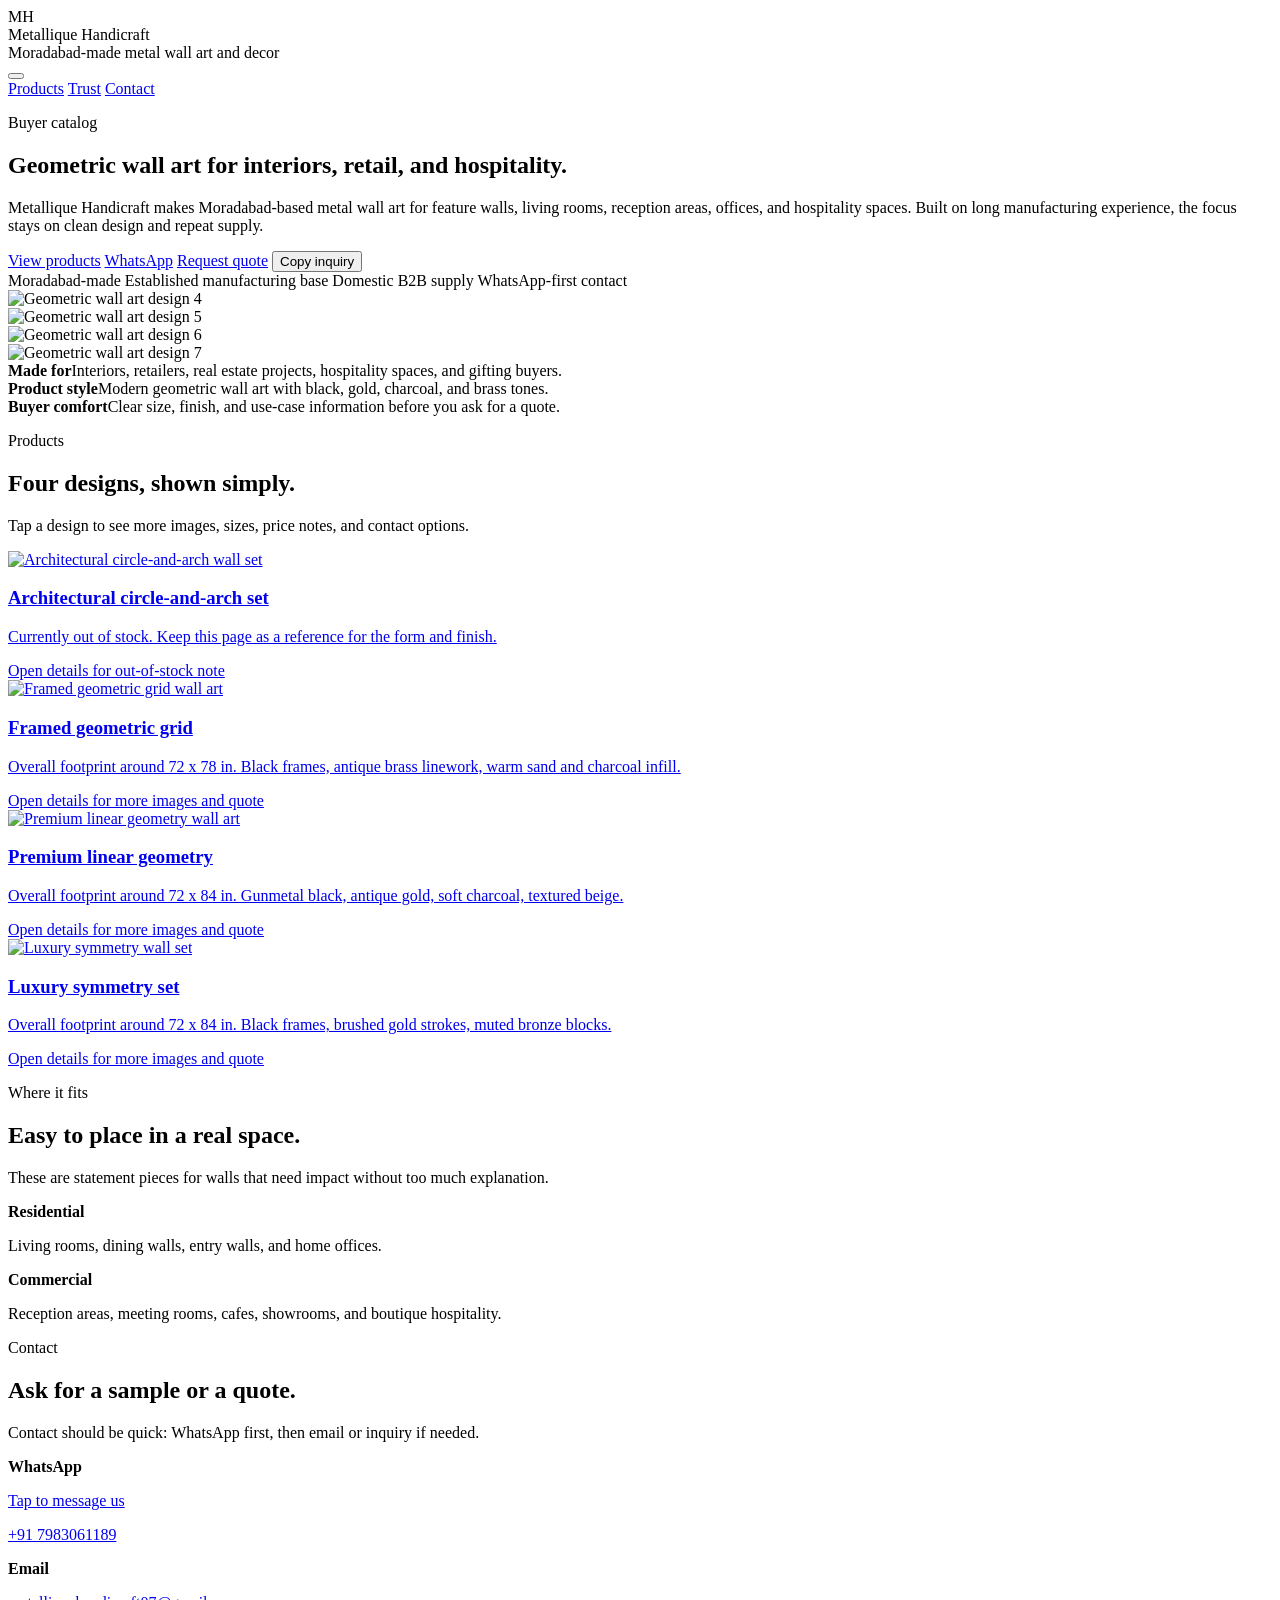
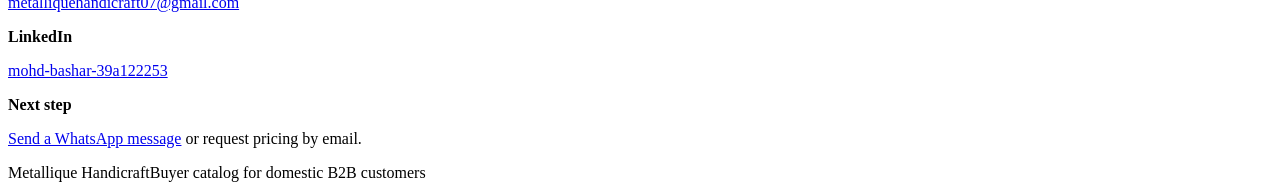
==== index.html @ d155014e "Add Metallique Handicraft buyer catalog homepage" ====
<!doctype html>
<html lang="en">
  <head>
    <meta charset="utf-8" />
    <meta name="viewport" content="width=device-width,initial-scale=1" />
    <title>Metallique Handicraft | Buyer Catalog</title>
    <meta name="description" content="A simple buyer catalog for Metallique Handicraft: four geometric wall-art designs, Moradabad-made, with easy WhatsApp contact." />
    <link rel="stylesheet" href="./styles.css" />
  </head>
  <body>
    <header class="topbar">
      <div class="topbar-inner">
        <div class="brand">
          <div class="brand-mark">MH</div>
          <div>
            <div class="brand-name">Metallique Handicraft</div>
            <div class="brand-sub">Moradabad-made metal wall art and decor</div>
          </div>
        </div>
        <button class="menu-toggle" type="button" data-menu-toggle aria-expanded="false" aria-label="Toggle navigation">
          <span class="menu-icon"></span>
        </button>
        <nav class="nav">
          <a href="#products">Products</a>
          <a href="#trust">Trust</a>
          <a href="#contact">Contact</a>
        </nav>
      </div>
    </header>

    <main>
      <section class="hero">
        <div class="hero-copy reveal" data-reveal="up">
          <p class="eyebrow">Buyer catalog</p>
          <h1>Geometric wall art for interiors, retail, and hospitality.</h1>
          <p class="lede">Metallique Handicraft makes Moradabad-based metal wall art for feature walls, living rooms, reception areas, offices, and hospitality spaces. Built on long manufacturing experience, the focus stays on clean design and repeat supply.</p>
          <div class="hero-actions">
            <a class="button button-primary" href="#products">View products</a>
            <a class="button button-secondary" href="https://wa.me/917983061189?text=Hello%2C%20I%20want%20to%20know%20about%20Metallique%20Handicraft%27s%20metal%20wall%20art." target="_blank" rel="noreferrer">WhatsApp</a>
            <a class="button button-secondary" href="mailto:metalliquehandicraft07@gmail.com?subject=Quote%20request%20for%20Metallique%20Handicraft%20wall%20art">Request quote</a>
            <button class="button button-secondary" type="button" data-copy="Hello, I am interested in Metallique Handicraft's metal wall art. Please share the product options, pricing, and sample details.">Copy inquiry</button>
          </div>
          <div class="pill-row">
            <span class="pill">Moradabad-made</span>
            <span class="pill">Established manufacturing base</span>
            <span class="pill">Domestic B2B supply</span>
            <span class="pill">WhatsApp-first contact</span>
          </div>
        </div>

        <div class="hero-visual reveal" data-reveal="right" data-parallax="0.02">
          <div class="mosaic mosaic-a"><img src="./assets/design-4.png" alt="Geometric wall art design 4" /></div>
          <div class="mosaic"><img src="./assets/design-5.png" alt="Geometric wall art design 5" /></div>
          <div class="mosaic"><img src="./assets/design-6.png" alt="Geometric wall art design 6" /></div>
          <div class="mosaic"><img src="./assets/design-7.png" alt="Geometric wall art design 7" /></div>
        </div>
      </section>

      <section class="band band-tight reveal" id="trust" data-reveal="up">
        <div class="status-row">
          <div class="status reveal" data-reveal="up"><strong>Made for</strong><span>Interiors, retailers, real estate projects, hospitality spaces, and gifting buyers.</span></div>
          <div class="status reveal" data-reveal="up"><strong>Product style</strong><span>Modern geometric wall art with black, gold, charcoal, and brass tones.</span></div>
          <div class="status reveal" data-reveal="up"><strong>Buyer comfort</strong><span>Clear size, finish, and use-case information before you ask for a quote.</span></div>
        </div>
      </section>

      <section class="section" id="products">
        <div class="section-head reveal" data-reveal="up">
          <p class="eyebrow">Products</p>
          <h2>Four designs, shown simply.</h2>
          <p>Tap a design to see more images, sizes, price notes, and contact options.</p>
        </div>
        <div class="product-grid">
          <a class="product-card product-link reveal" data-reveal="up" href="./architectural-circle-arch-set.html">
            <img src="./assets/design-4.png" alt="Architectural circle-and-arch wall set" />
            <div class="product-copy"><h3>Architectural circle-and-arch set</h3><p>Currently out of stock. Keep this page as a reference for the form and finish.</p><span>Open details for out-of-stock note</span></div>
          </a>
          <a class="product-card product-link reveal" data-reveal="up" href="./framed-geometric-grid.html">
            <img src="./assets/design-5.png" alt="Framed geometric grid wall art" />
            <div class="product-copy"><h3>Framed geometric grid</h3><p>Overall footprint around 72 x 78 in. Black frames, antique brass linework, warm sand and charcoal infill.</p><span>Open details for more images and quote</span></div>
          </a>
          <a class="product-card product-link reveal" data-reveal="up" href="./premium-linear-geometry.html">
            <img src="./assets/design-6.png" alt="Premium linear geometry wall art" />
            <div class="product-copy"><h3>Premium linear geometry</h3><p>Overall footprint around 72 x 84 in. Gunmetal black, antique gold, soft charcoal, textured beige.</p><span>Open details for more images and quote</span></div>
          </a>
          <a class="product-card product-link reveal" data-reveal="up" href="./luxury-symmetry-set.html">
            <img src="./assets/design-7.png" alt="Luxury symmetry wall set" />
            <div class="product-copy"><h3>Luxury symmetry set</h3><p>Overall footprint around 72 x 84 in. Black frames, brushed gold strokes, muted bronze blocks.</p><span>Open details for more images and quote</span></div>
          </a>
        </div>
      </section>

      <section class="section section-alt">
        <div class="section-head reveal" data-reveal="up">
          <p class="eyebrow">Where it fits</p>
          <h2>Easy to place in a real space.</h2>
          <p>These are statement pieces for walls that need impact without too much explanation.</p>
        </div>
        <div class="section-grid">
          <div class="page-panel reveal" data-reveal="up"><strong>Residential</strong><p>Living rooms, dining walls, entry walls, and home offices.</p></div>
          <div class="page-panel reveal" data-reveal="up"><strong>Commercial</strong><p>Reception areas, meeting rooms, cafes, showrooms, and boutique hospitality.</p></div>
        </div>
      </section>

      <section class="section section-alt" id="contact">
        <div class="section-head reveal" data-reveal="up">
          <p class="eyebrow">Contact</p>
          <h2>Ask for a sample or a quote.</h2>
          <p>Contact should be quick: WhatsApp first, then email or inquiry if needed.</p>
        </div>
        <div class="section-grid">
          <div class="page-panel reveal" data-reveal="up"><strong>WhatsApp</strong><p><a href="https://wa.me/917983061189?text=Hello%2C%20I%20want%20to%20know%20about%20Metallique%20Handicraft%27s%20metal%20wall%20art." target="_blank" rel="noreferrer">Tap to message us</a></p><p><a href="tel:+917983061189">+91 7983061189</a></p></div>
          <div class="page-panel reveal" data-reveal="up"><strong>Email</strong><p><a href="mailto:metalliquehandicraft07@gmail.com?subject=Metallique%20Handicraft%20quote%20request">metalliquehandicraft07@gmail.com</a></p></div>
          <div class="page-panel reveal" data-reveal="up"><strong>LinkedIn</strong><p><a href="https://www.linkedin.com/in/mohd-bashar-39a122253/" target="_blank" rel="noreferrer">mohd-bashar-39a122253</a></p></div>
          <div class="page-panel reveal" data-reveal="up"><strong>Next step</strong><p><a href="https://wa.me/917983061189?text=Hello%2C%20please%20share%20pricing%20and%20sample%20details%20for%20Metallique%20Handicraft." target="_blank" rel="noreferrer">Send a WhatsApp message</a> or request pricing by email.</p></div>
        </div>
      </section>
    </main>

    <footer class="footer"><span>Metallique Handicraft</span><span>Buyer catalog for domestic B2B customers</span></footer>

    <script src="./script.js"></script>
  </body>
</html>
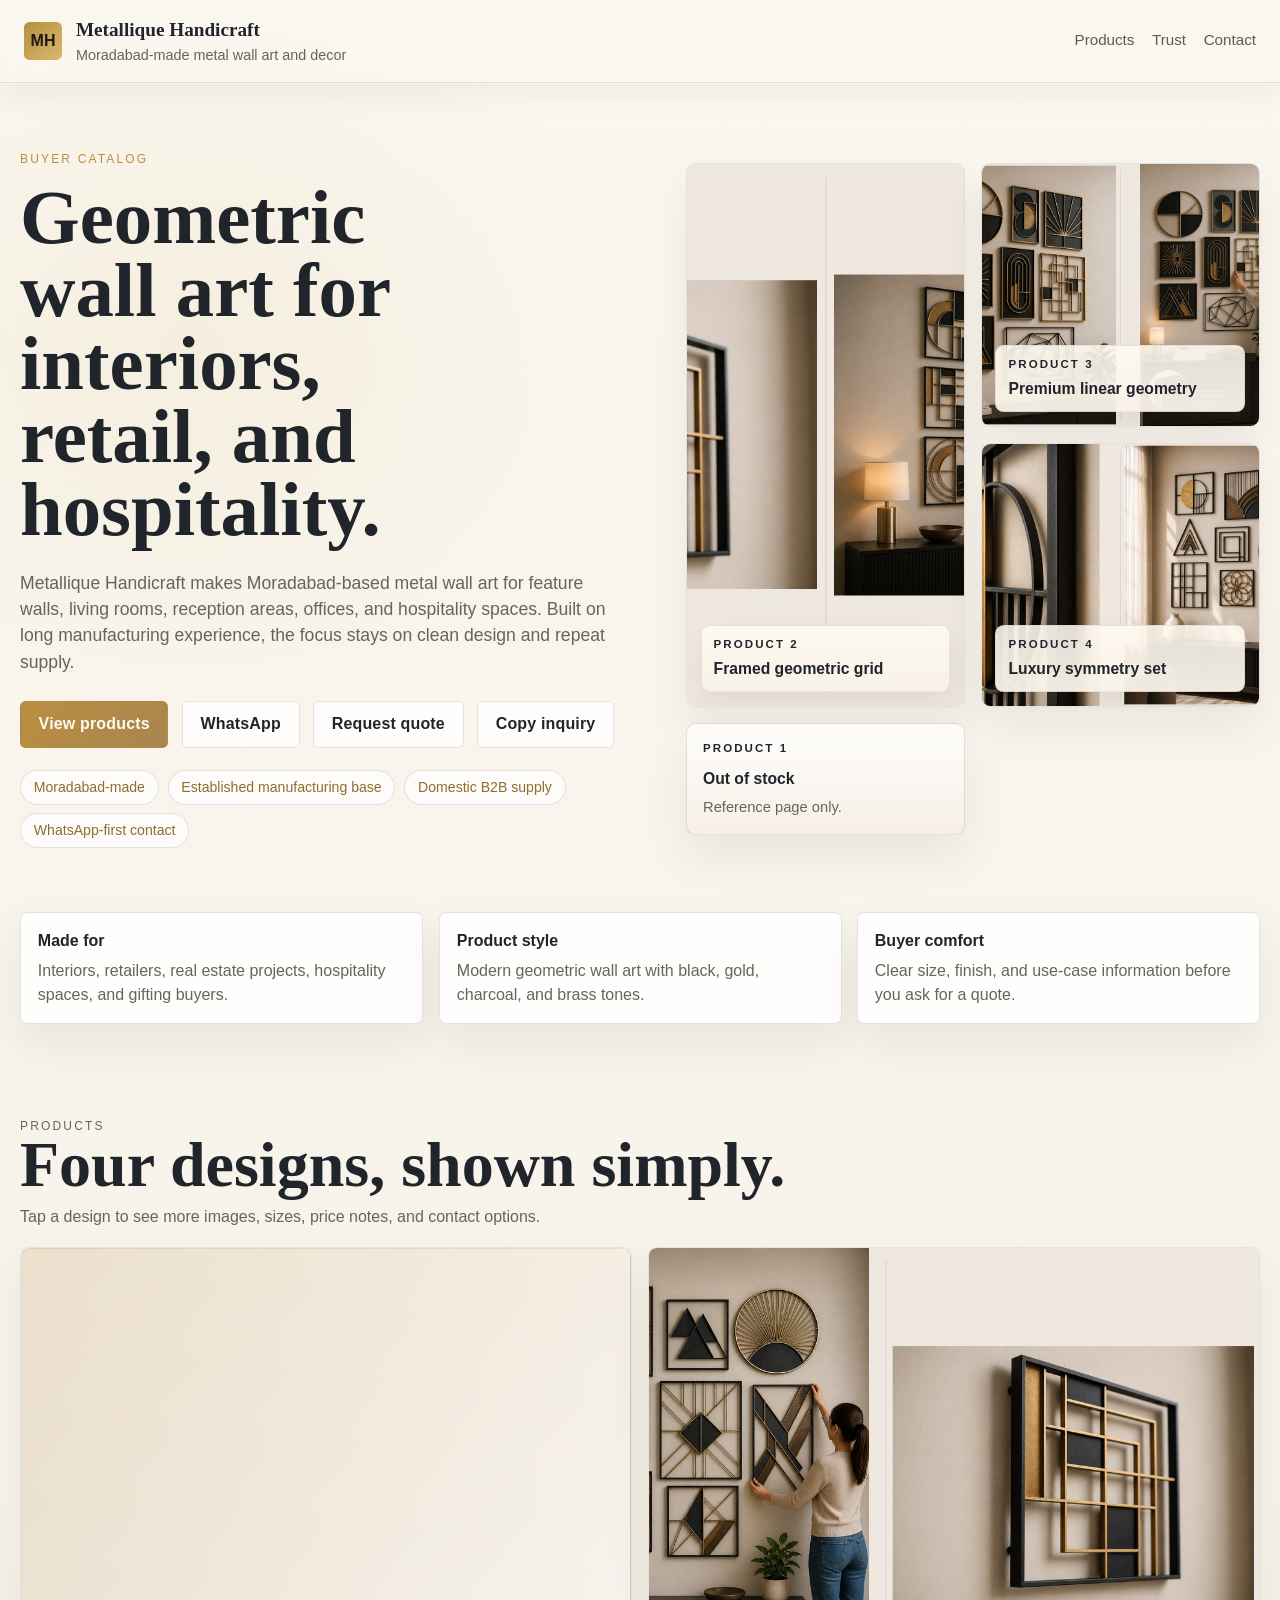
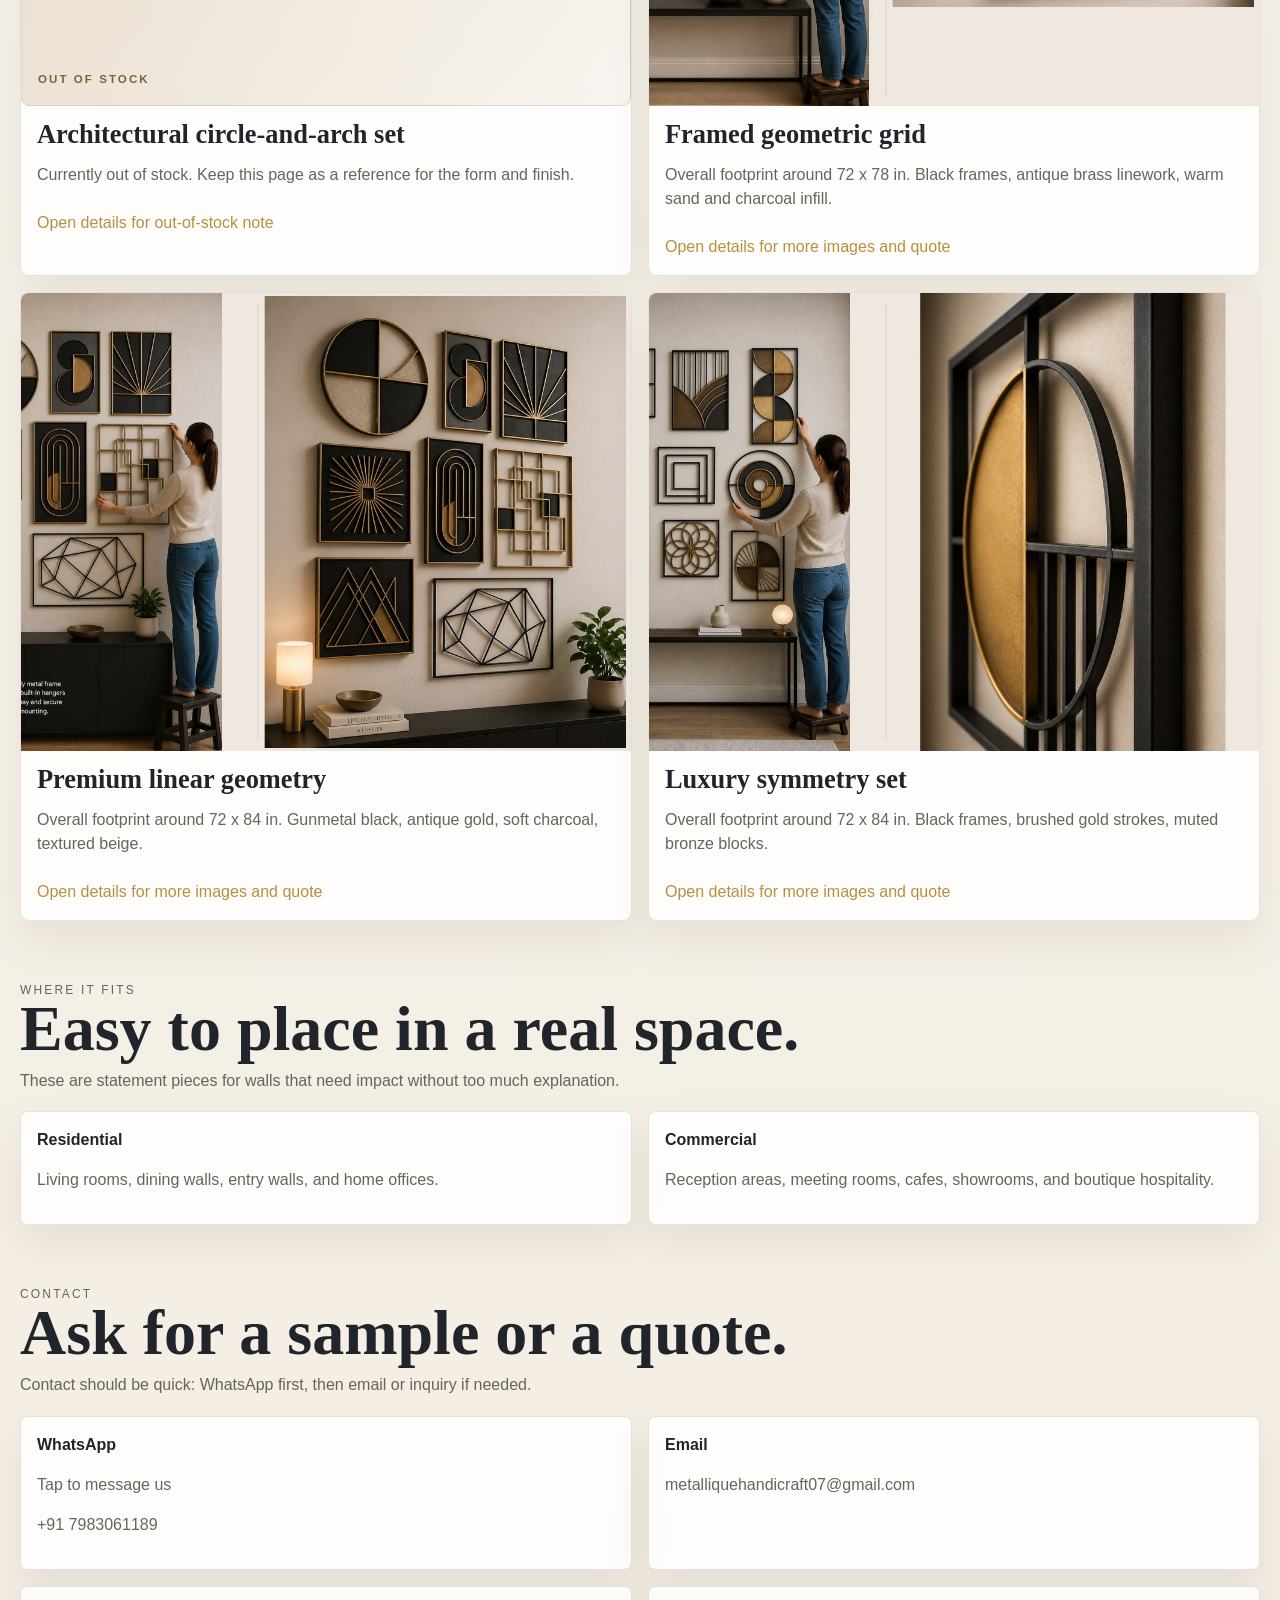
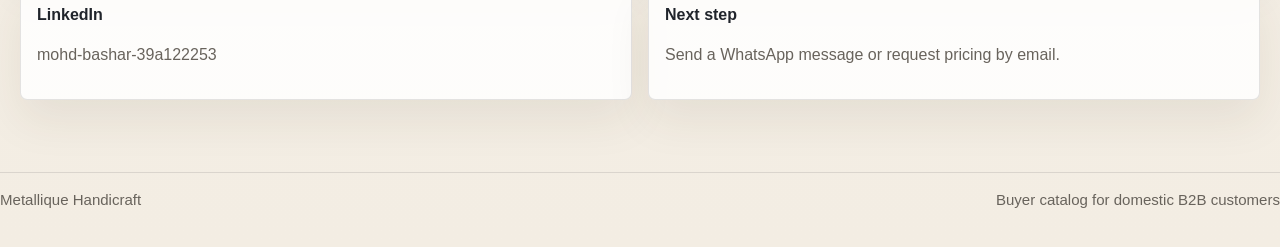
==== commit afb37142: "Add files via upload" ====
--- a/index.html
+++ b/index.html
@@ -1,124 +1,214 @@
-<!doctype html>
-<html lang="en">
-  <head>
-    <meta charset="utf-8" />
-    <meta name="viewport" content="width=device-width,initial-scale=1" />
-    <title>Metallique Handicraft | Buyer Catalog</title>
-    <meta name="description" content="A simple buyer catalog for Metallique Handicraft: four geometric wall-art designs, Moradabad-made, with easy WhatsApp contact." />
-    <link rel="stylesheet" href="./styles.css" />
-  </head>
-  <body>
-    <header class="topbar">
-      <div class="topbar-inner">
-        <div class="brand">
-          <div class="brand-mark">MH</div>
-          <div>
-            <div class="brand-name">Metallique Handicraft</div>
-            <div class="brand-sub">Moradabad-made metal wall art and decor</div>
+<!doctype html>
+<html lang="en">
+  <head>
+    <meta charset="utf-8" />
+    <meta name="viewport" content="width=device-width,initial-scale=1" />
+    <title>Metallique Handicraft | Buyer Catalog</title>
+    <meta
+      name="description"
+      content="A simple buyer catalog for Metallique Handicraft: four geometric wall-art designs, Moradabad-made, with easy WhatsApp contact."
+    />
+    <link rel="stylesheet" href="./styles.css" />
+  </head>
+  <body>
+    <header class="topbar">
+      <div class="topbar-inner">
+        <div class="brand">
+          <div class="brand-mark">MH</div>
+          <div>
+            <div class="brand-name">Metallique Handicraft</div>
+            <div class="brand-sub">Moradabad-made metal wall art and decor</div>
+          </div>
+        </div>
+        <button class="menu-toggle" type="button" data-menu-toggle aria-expanded="false" aria-label="Toggle navigation">
+          <span class="menu-icon"></span>
+        </button>
+        <nav class="nav">
+          <a href="#products">Products</a>
+          <a href="#trust">Trust</a>
+          <a href="#contact">Contact</a>
+        </nav>
+      </div>
+    </header>
+
+    <main>
+      <section class="hero">
+        <div class="hero-copy reveal" data-reveal="up">
+          <p class="eyebrow">Buyer catalog</p>
+          <h1>Geometric wall art for interiors, retail, and hospitality.</h1>
+          <p class="lede">
+            Metallique Handicraft makes Moradabad-based metal wall art for feature walls, living
+            rooms, reception areas, offices, and hospitality spaces. Built on long manufacturing
+            experience, the focus stays on clean design and repeat supply.
+          </p>
+          <div class="hero-actions">
+            <a class="button button-primary" href="#products">View products</a>
+            <a
+              class="button button-secondary"
+              href="https://wa.me/917983061189?text=Hello%2C%20I%20want%20to%20know%20about%20Metallique%20Handicraft%27s%20metal%20wall%20art."
+              target="_blank"
+              rel="noreferrer"
+            >
+              WhatsApp
+            </a>
+            <a class="button button-secondary" href="mailto:metalliquehandicraft07@gmail.com?subject=Quote%20request%20for%20Metallique%20Handicraft%20wall%20art">Request quote</a>
+            <button
+              class="button button-secondary"
+              type="button"
+              data-copy="Hello, I am interested in Metallique Handicraft's metal wall art. Please share the product options, pricing, and sample details."
+            >
+              Copy inquiry
+            </button>
+          </div>
+          <div class="pill-row">
+            <span class="pill">Moradabad-made</span>
+            <span class="pill">Established manufacturing base</span>
+            <span class="pill">Domestic B2B supply</span>
+            <span class="pill">WhatsApp-first contact</span>
+          </div>
+        </div>
+
+        <div class="hero-visual reveal" data-reveal="right" data-parallax="0.02">
+          <a class="hero-tile hero-tile-large" href="./framed-geometric-grid.html">
+            <img src="./assets/product2-strip.jpg" alt="Framed geometric grid" loading="eager" fetchpriority="high" />
+            <div class="hero-tile-label">
+              <span>Product 2</span>
+              <strong>Framed geometric grid</strong>
+            </div>
+          </a>
+          <a class="hero-tile" href="./premium-linear-geometry.html">
+            <img src="./assets/product3-strip.jpg" alt="Premium linear geometry" loading="eager" fetchpriority="high" />
+            <div class="hero-tile-label">
+              <span>Product 3</span>
+              <strong>Premium linear geometry</strong>
+            </div>
+          </a>
+          <a class="hero-tile" href="./luxury-symmetry-set.html">
+            <img src="./assets/product4-strip.jpg" alt="Luxury symmetry set" loading="eager" fetchpriority="high" />
+            <div class="hero-tile-label">
+              <span>Product 4</span>
+              <strong>Luxury symmetry set</strong>
+            </div>
+          </a>
+          <div class="hero-tile hero-tile-empty">
+            <span>Product 1</span>
+            <strong>Out of stock</strong>
+            <p>Reference page only.</p>
           </div>
         </div>
-        <button class="menu-toggle" type="button" data-menu-toggle aria-expanded="false" aria-label="Toggle navigation">
-          <span class="menu-icon"></span>
-        </button>
-        <nav class="nav">
-          <a href="#products">Products</a>
-          <a href="#trust">Trust</a>
-          <a href="#contact">Contact</a>
-        </nav>
-      </div>
-    </header>
-
-    <main>
-      <section class="hero">
-        <div class="hero-copy reveal" data-reveal="up">
-          <p class="eyebrow">Buyer catalog</p>
-          <h1>Geometric wall art for interiors, retail, and hospitality.</h1>
-          <p class="lede">Metallique Handicraft makes Moradabad-based metal wall art for feature walls, living rooms, reception areas, offices, and hospitality spaces. Built on long manufacturing experience, the focus stays on clean design and repeat supply.</p>
-          <div class="hero-actions">
-            <a class="button button-primary" href="#products">View products</a>
-            <a class="button button-secondary" href="https://wa.me/917983061189?text=Hello%2C%20I%20want%20to%20know%20about%20Metallique%20Handicraft%27s%20metal%20wall%20art." target="_blank" rel="noreferrer">WhatsApp</a>
-            <a class="button button-secondary" href="mailto:metalliquehandicraft07@gmail.com?subject=Quote%20request%20for%20Metallique%20Handicraft%20wall%20art">Request quote</a>
-            <button class="button button-secondary" type="button" data-copy="Hello, I am interested in Metallique Handicraft's metal wall art. Please share the product options, pricing, and sample details.">Copy inquiry</button>
-          </div>
-          <div class="pill-row">
-            <span class="pill">Moradabad-made</span>
-            <span class="pill">Established manufacturing base</span>
-            <span class="pill">Domestic B2B supply</span>
-            <span class="pill">WhatsApp-first contact</span>
-          </div>
-        </div>
-
-        <div class="hero-visual reveal" data-reveal="right" data-parallax="0.02">
-          <div class="mosaic mosaic-a"><img src="./assets/design-4.png" alt="Geometric wall art design 4" /></div>
-          <div class="mosaic"><img src="./assets/design-5.png" alt="Geometric wall art design 5" /></div>
-          <div class="mosaic"><img src="./assets/design-6.png" alt="Geometric wall art design 6" /></div>
-          <div class="mosaic"><img src="./assets/design-7.png" alt="Geometric wall art design 7" /></div>
-        </div>
-      </section>
-
-      <section class="band band-tight reveal" id="trust" data-reveal="up">
-        <div class="status-row">
-          <div class="status reveal" data-reveal="up"><strong>Made for</strong><span>Interiors, retailers, real estate projects, hospitality spaces, and gifting buyers.</span></div>
-          <div class="status reveal" data-reveal="up"><strong>Product style</strong><span>Modern geometric wall art with black, gold, charcoal, and brass tones.</span></div>
-          <div class="status reveal" data-reveal="up"><strong>Buyer comfort</strong><span>Clear size, finish, and use-case information before you ask for a quote.</span></div>
-        </div>
-      </section>
-
-      <section class="section" id="products">
-        <div class="section-head reveal" data-reveal="up">
-          <p class="eyebrow">Products</p>
-          <h2>Four designs, shown simply.</h2>
-          <p>Tap a design to see more images, sizes, price notes, and contact options.</p>
-        </div>
-        <div class="product-grid">
-          <a class="product-card product-link reveal" data-reveal="up" href="./architectural-circle-arch-set.html">
-            <img src="./assets/design-4.png" alt="Architectural circle-and-arch wall set" />
-            <div class="product-copy"><h3>Architectural circle-and-arch set</h3><p>Currently out of stock. Keep this page as a reference for the form and finish.</p><span>Open details for out-of-stock note</span></div>
-          </a>
-          <a class="product-card product-link reveal" data-reveal="up" href="./framed-geometric-grid.html">
-            <img src="./assets/design-5.png" alt="Framed geometric grid wall art" />
-            <div class="product-copy"><h3>Framed geometric grid</h3><p>Overall footprint around 72 x 78 in. Black frames, antique brass linework, warm sand and charcoal infill.</p><span>Open details for more images and quote</span></div>
-          </a>
-          <a class="product-card product-link reveal" data-reveal="up" href="./premium-linear-geometry.html">
-            <img src="./assets/design-6.png" alt="Premium linear geometry wall art" />
-            <div class="product-copy"><h3>Premium linear geometry</h3><p>Overall footprint around 72 x 84 in. Gunmetal black, antique gold, soft charcoal, textured beige.</p><span>Open details for more images and quote</span></div>
-          </a>
-          <a class="product-card product-link reveal" data-reveal="up" href="./luxury-symmetry-set.html">
-            <img src="./assets/design-7.png" alt="Luxury symmetry wall set" />
-            <div class="product-copy"><h3>Luxury symmetry set</h3><p>Overall footprint around 72 x 84 in. Black frames, brushed gold strokes, muted bronze blocks.</p><span>Open details for more images and quote</span></div>
-          </a>
-        </div>
-      </section>
-
-      <section class="section section-alt">
-        <div class="section-head reveal" data-reveal="up">
-          <p class="eyebrow">Where it fits</p>
-          <h2>Easy to place in a real space.</h2>
-          <p>These are statement pieces for walls that need impact without too much explanation.</p>
-        </div>
-        <div class="section-grid">
-          <div class="page-panel reveal" data-reveal="up"><strong>Residential</strong><p>Living rooms, dining walls, entry walls, and home offices.</p></div>
-          <div class="page-panel reveal" data-reveal="up"><strong>Commercial</strong><p>Reception areas, meeting rooms, cafes, showrooms, and boutique hospitality.</p></div>
-        </div>
-      </section>
-
-      <section class="section section-alt" id="contact">
-        <div class="section-head reveal" data-reveal="up">
-          <p class="eyebrow">Contact</p>
-          <h2>Ask for a sample or a quote.</h2>
-          <p>Contact should be quick: WhatsApp first, then email or inquiry if needed.</p>
-        </div>
-        <div class="section-grid">
-          <div class="page-panel reveal" data-reveal="up"><strong>WhatsApp</strong><p><a href="https://wa.me/917983061189?text=Hello%2C%20I%20want%20to%20know%20about%20Metallique%20Handicraft%27s%20metal%20wall%20art." target="_blank" rel="noreferrer">Tap to message us</a></p><p><a href="tel:+917983061189">+91 7983061189</a></p></div>
-          <div class="page-panel reveal" data-reveal="up"><strong>Email</strong><p><a href="mailto:metalliquehandicraft07@gmail.com?subject=Metallique%20Handicraft%20quote%20request">metalliquehandicraft07@gmail.com</a></p></div>
-          <div class="page-panel reveal" data-reveal="up"><strong>LinkedIn</strong><p><a href="https://www.linkedin.com/in/mohd-bashar-39a122253/" target="_blank" rel="noreferrer">mohd-bashar-39a122253</a></p></div>
-          <div class="page-panel reveal" data-reveal="up"><strong>Next step</strong><p><a href="https://wa.me/917983061189?text=Hello%2C%20please%20share%20pricing%20and%20sample%20details%20for%20Metallique%20Handicraft." target="_blank" rel="noreferrer">Send a WhatsApp message</a> or request pricing by email.</p></div>
-        </div>
-      </section>
-    </main>
-
-    <footer class="footer"><span>Metallique Handicraft</span><span>Buyer catalog for domestic B2B customers</span></footer>
-
-    <script src="./script.js"></script>
-  </body>
-</html>+      </section>
+
+      <section class="band band-tight reveal" id="trust" data-reveal="up">
+        <div class="status-row">
+          <div class="status reveal" data-reveal="up">
+            <strong>Made for</strong>
+            <span>Interiors, retailers, real estate projects, hospitality spaces, and gifting buyers.</span>
+          </div>
+          <div class="status reveal" data-reveal="up">
+            <strong>Product style</strong>
+            <span>Modern geometric wall art with black, gold, charcoal, and brass tones.</span>
+          </div>
+          <div class="status reveal" data-reveal="up">
+            <strong>Buyer comfort</strong>
+            <span>Clear size, finish, and use-case information before you ask for a quote.</span>
+          </div>
+        </div>
+      </section>
+
+      <section class="section" id="products">
+        <div class="section-head reveal" data-reveal="up">
+          <p class="eyebrow">Products</p>
+          <h2>Four designs, shown simply.</h2>
+          <p>Tap a design to see more images, sizes, price notes, and contact options.</p>
+        </div>
+
+        <div class="product-grid">
+          <a class="product-card product-link reveal" data-reveal="up" href="./architectural-circle-arch-set.html">
+            <span class="thumb-empty" aria-hidden="true"></span>
+            <div class="product-copy">
+              <h3>Architectural circle-and-arch set</h3>
+              <p>Currently out of stock. Keep this page as a reference for the form and finish.</p>
+              <span>Open details for out-of-stock note</span>
+            </div>
+          </a>
+          <a class="product-card product-link reveal" data-reveal="up" href="./framed-geometric-grid.html">
+            <img src="./assets/product2-strip.jpg" alt="Framed geometric grid wall art" class="crop-left" />
+            <div class="product-copy">
+              <h3>Framed geometric grid</h3>
+              <p>Overall footprint around 72 x 78 in. Black frames, antique brass linework, warm sand and charcoal infill.</p>
+              <span>Open details for more images and quote</span>
+            </div>
+          </a>
+          <a class="product-card product-link reveal" data-reveal="up" href="./premium-linear-geometry.html">
+            <img src="./assets/product3-strip.jpg" alt="Premium linear geometry wall art" class="crop-left" />
+            <div class="product-copy">
+              <h3>Premium linear geometry</h3>
+              <p>Overall footprint around 72 x 84 in. Gunmetal black, antique gold, soft charcoal, textured beige.</p>
+              <span>Open details for more images and quote</span>
+            </div>
+          </a>
+          <a class="product-card product-link reveal" data-reveal="up" href="./luxury-symmetry-set.html">
+            <img src="./assets/product4-strip.jpg" alt="Luxury symmetry wall set" class="crop-left" />
+            <div class="product-copy">
+              <h3>Luxury symmetry set</h3>
+              <p>Overall footprint around 72 x 84 in. Black frames, brushed gold strokes, muted bronze blocks.</p>
+              <span>Open details for more images and quote</span>
+            </div>
+          </a>
+        </div>
+      </section>
+
+      <section class="section section-alt">
+        <div class="section-head reveal" data-reveal="up">
+          <p class="eyebrow">Where it fits</p>
+          <h2>Easy to place in a real space.</h2>
+          <p>These are statement pieces for walls that need impact without too much explanation.</p>
+        </div>
+        <div class="section-grid">
+          <div class="page-panel reveal" data-reveal="up">
+            <strong>Residential</strong>
+            <p>Living rooms, dining walls, entry walls, and home offices.</p>
+          </div>
+          <div class="page-panel reveal" data-reveal="up">
+            <strong>Commercial</strong>
+            <p>Reception areas, meeting rooms, cafes, showrooms, and boutique hospitality.</p>
+          </div>
+        </div>
+      </section>
+
+      <section class="section section-alt" id="contact">
+        <div class="section-head reveal" data-reveal="up">
+          <p class="eyebrow">Contact</p>
+          <h2>Ask for a sample or a quote.</h2>
+          <p>Contact should be quick: WhatsApp first, then email or inquiry if needed.</p>
+        </div>
+        <div class="section-grid">
+          <div class="page-panel reveal" data-reveal="up">
+            <strong>WhatsApp</strong>
+            <p><a href="https://wa.me/917983061189?text=Hello%2C%20I%20want%20to%20know%20about%20Metallique%20Handicraft%27s%20metal%20wall%20art." target="_blank" rel="noreferrer">Tap to message us</a></p>
+            <p><a href="tel:+917983061189">+91 7983061189</a></p>
+          </div>
+          <div class="page-panel reveal" data-reveal="up">
+            <strong>Email</strong>
+            <p><a href="mailto:metalliquehandicraft07@gmail.com?subject=Metallique%20Handicraft%20quote%20request">metalliquehandicraft07@gmail.com</a></p>
+          </div>
+          <div class="page-panel reveal" data-reveal="up">
+            <strong>LinkedIn</strong>
+            <p><a href="https://www.linkedin.com/in/mohd-bashar-39a122253/" target="_blank" rel="noreferrer">mohd-bashar-39a122253</a></p>
+          </div>
+          <div class="page-panel reveal" data-reveal="up">
+            <strong>Next step</strong>
+            <p><a href="https://wa.me/917983061189?text=Hello%2C%20please%20share%20pricing%20and%20sample%20details%20for%20Metallique%20Handicraft." target="_blank" rel="noreferrer">Send a WhatsApp message</a> or request pricing by email.</p>
+          </div>
+        </div>
+      </section>
+    </main>
+
+    <footer class="footer">
+      <span>Metallique Handicraft</span>
+      <span>Buyer catalog for domestic B2B customers</span>
+    </footer>
+
+    <script src="./script.js"></script>
+  </body>
+</html>
--- a/styles.css
+++ b/styles.css
@@ -0,0 +1,1175 @@
+:root {
+  --bg: #faf7f0;
+  --bg-soft: #f3ede3;
+  --panel: #fffaf2;
+  --panel-2: #f8f2e7;
+  --text: #20242b;
+  --muted: #68635c;
+  --line: rgba(32, 36, 43, 0.12);
+  --gold: #b88f3f;
+  --gold-2: #d8b86d;
+  --sage: #8aa79a;
+  --shadow: 0 20px 45px rgba(59, 46, 20, 0.08);
+}
+
+* {
+  box-sizing: border-box;
+}
+
+html {
+  scroll-behavior: smooth;
+  color-scheme: light;
+}
+
+body {
+  margin: 0;
+  background:
+    radial-gradient(1200px 800px at 80% -20%, rgba(184, 143, 63, 0.12), transparent 58%),
+    radial-gradient(800px 700px at 15% 10%, rgba(216, 184, 109, 0.12), transparent 55%),
+    linear-gradient(180deg, #faf7f0 0%, #f3ede3 100%);
+  color: var(--text);
+  font-family: "Avenir Next", "Segoe UI", "Helvetica Neue", sans-serif;
+  line-height: 1.5;
+  overflow-x: hidden;
+  position: relative;
+}
+
+@media (prefers-reduced-motion: reduce) {
+  html {
+    scroll-behavior: auto;
+  }
+
+  *,
+  *::before,
+  *::after {
+    animation-duration: 0.01ms !important;
+    animation-iteration-count: 1 !important;
+    transition-duration: 0.01ms !important;
+    scroll-behavior: auto !important;
+  }
+}
+
+body::before {
+  content: "";
+  position: fixed;
+  inset: 0;
+  pointer-events: none;
+  background-image:
+    linear-gradient(rgba(32, 36, 43, 0.025) 1px, transparent 1px),
+    linear-gradient(90deg, rgba(32, 36, 43, 0.015) 1px, transparent 1px);
+  background-size: 100% 100%, 240px 240px;
+  opacity: 0.28;
+}
+
+a {
+  color: inherit;
+  text-decoration: none;
+}
+
+button,
+input,
+textarea,
+select {
+  font: inherit;
+}
+
+button,
+a,
+.product-link,
+.kit-card,
+.product-card,
+.page-panel,
+.status,
+.contact-form,
+.timeline-item,
+.faq-item,
+.process-item,
+.button {
+  transition:
+    transform 180ms ease,
+    border-color 180ms ease,
+    box-shadow 180ms ease,
+    background-color 180ms ease,
+    color 180ms ease;
+}
+
+a:focus-visible,
+button:focus-visible,
+input:focus-visible,
+textarea:focus-visible,
+select:focus-visible {
+  outline: 2px solid var(--gold-2);
+  outline-offset: 3px;
+}
+
+.topbar {
+  position: sticky;
+  top: 0;
+  z-index: 20;
+  background: rgba(250, 247, 240, 0.82);
+  backdrop-filter: blur(16px);
+  border-bottom: 1px solid var(--line);
+  box-shadow: 0 1px 0 rgba(255, 255, 255, 0.6), 0 10px 30px rgba(56, 42, 17, 0.06);
+}
+
+.topbar-inner {
+  max-width: 1320px;
+  width: 100%;
+  margin: 0 auto;
+  display: flex;
+  justify-content: space-between;
+  align-items: center;
+  gap: 1rem;
+  padding: 1rem 1.5rem;
+}
+
+.brand {
+  display: flex;
+  align-items: center;
+  gap: 0.85rem;
+  min-width: 0;
+}
+
+.brand-mark {
+  width: 2.4rem;
+  height: 2.4rem;
+  display: grid;
+  place-items: center;
+  border-radius: 0.35rem;
+  background: linear-gradient(135deg, var(--gold), var(--gold-2));
+  color: #1d1a13;
+  font-weight: 800;
+  letter-spacing: 0.02em;
+}
+
+.brand-name {
+  font-family: "Cormorant Garamond", "Georgia", serif;
+  font-size: 1.2rem;
+  font-weight: 700;
+}
+
+.brand-sub {
+  color: var(--muted);
+  font-size: 0.9rem;
+}
+
+.menu-toggle {
+  display: none;
+  align-items: center;
+  justify-content: center;
+  width: 2.75rem;
+  height: 2.75rem;
+  border-radius: 0.35rem;
+  border: 1px solid var(--line);
+  background: rgba(255, 255, 255, 0.72);
+  color: var(--text);
+  cursor: pointer;
+}
+
+.menu-icon,
+.menu-icon::before,
+.menu-icon::after {
+  width: 1.15rem;
+  height: 1.5px;
+  background: currentColor;
+  display: block;
+  position: relative;
+}
+
+.menu-icon::before,
+.menu-icon::after {
+  content: "";
+  position: absolute;
+  left: 0;
+}
+
+.menu-icon::before {
+  top: -0.38rem;
+}
+
+.menu-icon::after {
+  top: 0.38rem;
+}
+
+.nav {
+  display: flex;
+  gap: 1.1rem;
+  flex-wrap: wrap;
+  justify-content: flex-end;
+}
+
+.nav a {
+  color: #5f5a54;
+  font-size: 0.95rem;
+  position: relative;
+  padding-bottom: 0.12rem;
+}
+
+.nav a:hover,
+.nav a.active {
+  color: var(--gold-2);
+}
+
+.nav a::after {
+  content: "";
+  position: absolute;
+  left: 0;
+  bottom: -0.2rem;
+  width: 100%;
+  height: 1px;
+  background: linear-gradient(90deg, transparent, rgba(230, 203, 147, 0.85), transparent);
+  transform: scaleX(0);
+  transform-origin: center;
+  transition: transform 180ms ease;
+}
+
+.nav a:hover::after,
+.nav a.active::after {
+  transform: scaleX(1);
+}
+
+main {
+  padding: 0 1.25rem 2rem;
+}
+
+.product-link {
+  color: inherit;
+  text-decoration: none;
+  display: block;
+}
+
+.hero,
+.section,
+.band,
+.page-hero {
+  max-width: 1320px;
+  margin: 0 auto;
+}
+
+section[id],
+div[id] {
+  scroll-margin-top: 6.5rem;
+}
+
+.section {
+  padding: 3.25rem 0 1rem;
+}
+
+.hero {
+  min-height: calc(100svh - 76px);
+  display: grid;
+  grid-template-columns: 1.05fr 0.95fr;
+  gap: 2rem;
+  align-items: center;
+  padding: 2rem 0 1.5rem;
+}
+
+.page-hero {
+  display: grid;
+  grid-template-columns: 1.1fr 0.9fr;
+  gap: 1.5rem;
+  align-items: end;
+  padding: 2.1rem 0 1.2rem;
+}
+
+.hero-copy h1,
+.section-head h2,
+.page-title h1,
+.product-copy h3,
+.feature-item h3,
+.process-item h3,
+.faq-item h3 {
+  margin: 0;
+  font-family: "Cormorant Garamond", "Georgia", serif;
+  font-weight: 700;
+  letter-spacing: 0;
+  line-height: 0.95;
+}
+
+.hero-copy h1 {
+  font-size: clamp(3rem, 6vw, 5.6rem);
+  max-width: 12ch;
+}
+
+.section-head h2,
+.page-title h1 {
+  font-size: clamp(2rem, 5vw, 4.6rem);
+}
+
+.eyebrow {
+  margin: 0 0 0.9rem;
+  color: var(--gold);
+  text-transform: uppercase;
+  letter-spacing: 0.18em;
+  font-size: 0.75rem;
+}
+
+.lede,
+.section-head p,
+.status span,
+.buyer-card span,
+.product-copy p,
+.product-copy span,
+.step p,
+.contact-panel p,
+.feature-item p,
+.process-item p,
+.faq-item p,
+.page-summary,
+.page-panel p,
+.note {
+  color: var(--muted);
+}
+
+.hero-copy .lede {
+  font-size: 1.1rem;
+  max-width: 62ch;
+  margin: 1.4rem 0 0;
+}
+
+.hero-actions,
+.contact-actions {
+  display: flex;
+  flex-wrap: wrap;
+  gap: 0.85rem;
+  margin-top: 1.6rem;
+}
+
+.button {
+  display: inline-flex;
+  align-items: center;
+  justify-content: center;
+  min-height: 2.95rem;
+  padding: 0 1.1rem;
+  border-radius: 0.35rem;
+  border: 1px solid var(--line);
+  font-weight: 600;
+  letter-spacing: 0.01em;
+  cursor: pointer;
+}
+
+.button-primary {
+  background: linear-gradient(135deg, var(--gold), #ab8450);
+  color: #fffaf2;
+  border-color: transparent;
+}
+
+.button-secondary {
+  background: rgba(255, 255, 255, 0.82);
+  color: var(--text);
+}
+
+.button:hover {
+  transform: translateY(-1px);
+  border-color: rgba(184, 143, 63, 0.35);
+}
+
+.button:active {
+  transform: translateY(0);
+}
+
+.pill-row {
+  display: flex;
+  flex-wrap: wrap;
+  gap: 0.55rem;
+  margin-top: 1.4rem;
+}
+
+.pill {
+  display: inline-flex;
+  align-items: center;
+  min-height: 2.15rem;
+  padding: 0 0.8rem;
+  border-radius: 999px;
+  border: 1px solid var(--line);
+  color: #8f6d2c;
+  background: rgba(255, 255, 255, 0.72);
+  font-size: 0.88rem;
+}
+
+.hero-metrics {
+  display: grid;
+  grid-template-columns: repeat(4, minmax(0, 1fr));
+  gap: 0.85rem;
+  margin-top: 2rem;
+  max-width: 48rem;
+}
+
+.hero-metrics div,
+.status,
+.buyer-card,
+.step,
+.contact-panel,
+.kit-card,
+.product-card,
+.page-panel,
+.feature-item,
+.process-item,
+.faq-item,
+.contact-form,
+.timeline-item {
+  background: rgba(255, 255, 255, 0.84);
+  border: 1px solid var(--line);
+  box-shadow: var(--shadow);
+}
+
+.hero-metrics div {
+  padding: 1rem;
+  border-radius: 0.4rem;
+  border: 1px solid rgba(255, 255, 255, 0.03);
+}
+
+.hero-metrics span {
+  display: block;
+  color: var(--text);
+  font-weight: 700;
+  font-size: 1.15rem;
+}
+
+.hero-metrics small {
+  color: var(--muted);
+}
+
+.hero-visual {
+  height: clamp(30rem, 62vw, 42rem);
+  display: grid;
+  grid-template-columns: 1fr 1fr;
+  grid-template-rows: repeat(2, minmax(0, 1fr));
+  gap: 1rem;
+  align-items: stretch;
+  transform: translateY(var(--hero-shift, 0px));
+  transition: transform 160ms linear;
+}
+
+.hero-tile {
+  position: relative;
+  height: 100%;
+  min-height: 0;
+  overflow: hidden;
+  border-radius: 0.6rem;
+  border: 1px solid var(--line);
+  background: var(--panel);
+  box-shadow: var(--shadow);
+  transform: translateY(var(--mosaic-shift, 0px));
+  transition: transform 160ms linear, box-shadow 280ms ease, border-color 280ms ease;
+  display: block;
+}
+
+.hero-tile img {
+  width: 100%;
+  height: 100%;
+  object-fit: cover;
+  object-position: center;
+  display: block;
+  transition: transform 280ms ease, filter 280ms ease;
+}
+
+.hero-tile-label,
+.hero-tile-empty {
+  position: absolute;
+  left: 0.85rem;
+  right: 0.85rem;
+  bottom: 0.85rem;
+}
+
+.hero-tile-label {
+  padding: 0.65rem 0.75rem;
+  border-radius: 0.55rem;
+  background: linear-gradient(180deg, rgba(255, 250, 242, 0.88), rgba(248, 242, 231, 0.96));
+  border: 1px solid rgba(32, 36, 43, 0.08);
+  box-shadow: 0 12px 26px rgba(59, 46, 20, 0.08);
+}
+
+.hero-tile-label span,
+.hero-tile-empty span {
+  display: block;
+  font-size: 0.72rem;
+  letter-spacing: 0.18em;
+  text-transform: uppercase;
+  color: var(--gold-dark);
+  font-weight: 700;
+}
+
+.hero-tile-label strong,
+.hero-tile-empty strong {
+  display: block;
+  margin-top: 0.25rem;
+  font-size: 0.98rem;
+}
+
+.hero-tile-empty {
+  inset: 0;
+  position: relative;
+  left: auto;
+  right: auto;
+  bottom: auto;
+  display: flex;
+  flex-direction: column;
+  justify-content: center;
+  gap: 0.4rem;
+  padding: 1rem;
+  border-radius: 0.6rem;
+  border: 1px solid var(--line);
+  border-radius: 0.6rem;
+  background: linear-gradient(180deg, rgba(255, 255, 255, 0.8), rgba(246, 238, 228, 0.8));
+  box-shadow: var(--shadow);
+  display: flex;
+  flex-direction: column;
+  justify-content: center;
+  gap: 0.35rem;
+  color: var(--text);
+}
+
+.hero-tile-empty p {
+  margin: 0;
+  font-size: 0.92rem;
+  color: var(--muted);
+}
+
+.thumb-empty {
+  width: 100%;
+  aspect-ratio: 4 / 3;
+  display: block;
+  border-radius: 0.55rem;
+  background:
+    linear-gradient(135deg, rgba(184, 143, 69, 0.16), rgba(255, 255, 255, 0.62)),
+    linear-gradient(180deg, #f5efe6, #ece4d8);
+  border: 1px solid rgba(131, 102, 48, 0.16);
+  position: relative;
+  overflow: hidden;
+}
+
+.thumb-empty::after {
+  content: "Out of stock";
+  position: absolute;
+  inset: auto 1rem 1rem 1rem;
+  font-size: 0.72rem;
+  letter-spacing: 0.18em;
+  text-transform: uppercase;
+  color: rgba(93, 66, 18, 0.8);
+  font-weight: 700;
+}
+
+.hero-tile:hover img {
+  transform: scale(1.02);
+  filter: saturate(1.03) contrast(1.02);
+}
+
+.hero-tile-large {
+  grid-row: 1 / span 2;
+}
+
+.band {
+  padding: 0.8rem 0 2rem;
+}
+
+.band-tight {
+  margin-top: -0.5rem;
+}
+
+.status-row {
+  display: grid;
+  grid-template-columns: repeat(3, minmax(0, 1fr));
+  gap: 1rem;
+}
+
+.status {
+  padding: 1rem 1.05rem;
+  border-radius: 0.45rem;
+}
+
+.status strong,
+.buyer-card strong,
+.step strong,
+.product-copy h3,
+.kit-card strong,
+.contact-panel strong,
+.page-panel strong,
+.feature-item strong,
+.process-item strong,
+.faq-item strong {
+  display: block;
+  margin-bottom: 0.35rem;
+}
+
+.section {
+  padding: 3.25rem 0 1rem;
+}
+
+.section-alt {
+  padding-top: 2.2rem;
+}
+
+.section-head {
+  max-width: 58rem;
+  margin-bottom: 1.2rem;
+}
+
+.section-head p {
+  margin: 0.55rem 0 0;
+}
+
+.product-grid {
+  display: grid;
+  grid-template-columns: repeat(2, minmax(0, 1fr));
+  gap: 1rem;
+}
+
+.product-card {
+  border-radius: 0.55rem;
+  overflow: hidden;
+}
+
+.product-link .product-card,
+.product-link.product-card {
+  display: block;
+}
+
+.product-card img {
+  width: 100%;
+  aspect-ratio: 4 / 3;
+  object-fit: cover;
+  object-position: 15% center;
+  display: block;
+}
+
+.product-copy {
+  padding: 1rem;
+}
+
+.product-copy h3 {
+  margin: 0 0 0.35rem;
+  font-size: 1.65rem;
+}
+
+.product-copy span {
+  display: inline-block;
+  margin-top: 0.5rem;
+  color: var(--gold);
+}
+
+.product-link:hover .product-card,
+.product-link:hover {
+  transform: translateY(-2px);
+}
+
+.product-link:hover .product-card img {
+  transform: scale(1.015);
+}
+
+.reveal {
+  opacity: 0;
+  transform: translateY(18px);
+  filter: blur(2px);
+  transition:
+    opacity 680ms ease,
+    transform 680ms cubic-bezier(0.2, 0.8, 0.2, 1),
+    filter 680ms ease;
+  will-change: opacity, transform, filter;
+}
+
+.reveal.is-visible {
+  opacity: 1;
+  transform: translateY(0);
+  filter: blur(0);
+}
+
+.reveal[data-reveal="left"] {
+  transform: translateX(-18px);
+}
+
+.reveal[data-reveal="right"] {
+  transform: translateX(18px);
+}
+
+.reveal[data-reveal="up"] {
+  transform: translateY(18px);
+}
+
+.reveal[data-reveal="down"] {
+  transform: translateY(-18px);
+}
+
+.reveal.is-visible[data-reveal="left"],
+.reveal.is-visible[data-reveal="right"],
+.reveal.is-visible[data-reveal="up"],
+.reveal.is-visible[data-reveal="down"] {
+  transform: translate(0, 0);
+}
+
+.buyer-grid,
+.kit-grid,
+.steps,
+.section-grid {
+  display: grid;
+  gap: 1rem;
+}
+
+.buyer-grid,
+.steps {
+  grid-template-columns: repeat(4, minmax(0, 1fr));
+}
+
+.kit-grid {
+  grid-template-columns: repeat(3, minmax(0, 1fr));
+}
+
+.section-grid {
+  grid-template-columns: 1fr 1fr;
+}
+
+.buyer-card,
+.step,
+.kit-card,
+.page-panel,
+.feature-item,
+.process-item,
+.faq-item,
+.contact-form,
+.timeline-item {
+  border-radius: 0.45rem;
+  padding: 1rem;
+}
+
+.kit-card {
+  display: flex;
+  flex-direction: column;
+  justify-content: space-between;
+  min-height: 8.5rem;
+}
+
+.kit-card:hover,
+.product-card:hover,
+.page-panel:hover,
+.status:hover,
+.contact-form:hover,
+.timeline-item:hover,
+.faq-item:hover,
+.process-item:hover {
+  transform: translateY(-2px);
+  border-color: rgba(230, 203, 147, 0.35);
+  box-shadow: 0 24px 70px rgba(0, 0, 0, 0.4);
+}
+
+.kit-card span {
+  color: var(--muted);
+}
+
+.step span {
+  width: 2rem;
+  height: 2rem;
+  display: grid;
+  place-items: center;
+  border-radius: 999px;
+  margin-bottom: 0.75rem;
+  background: linear-gradient(135deg, rgba(184, 143, 63, 0.18), rgba(216, 184, 109, 0.18));
+  color: #8f6d2c;
+  font-weight: 700;
+}
+
+.contact-panel {
+  display: grid;
+  grid-template-columns: repeat(4, minmax(0, 1fr));
+  gap: 1rem;
+  padding: 1rem;
+  border-radius: 0.5rem;
+}
+
+.footer {
+  max-width: 1320px;
+  margin: 1.5rem auto 0;
+  padding: 1rem 0 2.2rem;
+  border-top: 1px solid var(--line);
+  display: flex;
+  justify-content: space-between;
+  gap: 1rem;
+  color: var(--muted);
+  font-size: 0.94rem;
+}
+
+.page-panel {
+  background: rgba(255, 255, 255, 0.84);
+}
+
+.page-title h1 {
+  line-height: 0.95;
+}
+
+.page-summary {
+  margin: 0.85rem 0 0;
+  max-width: 58ch;
+}
+
+.timeline {
+  display: grid;
+  gap: 1rem;
+}
+
+.timeline-item {
+  display: grid;
+  grid-template-columns: 0.8fr 1.8fr;
+  gap: 1rem;
+  align-items: start;
+}
+
+.timeline-item strong {
+  color: var(--gold);
+}
+
+.field-grid {
+  display: grid;
+  grid-template-columns: repeat(2, minmax(0, 1fr));
+  gap: 0.85rem;
+}
+
+.field {
+  display: grid;
+  gap: 0.35rem;
+}
+
+.field label {
+  font-size: 0.88rem;
+  color: var(--muted);
+}
+
+.field input,
+.field textarea,
+.field select {
+  width: 100%;
+  min-height: 2.8rem;
+  padding: 0.75rem 0.85rem;
+  border-radius: 0.4rem;
+  border: 1px solid var(--line);
+  background: rgba(255, 255, 255, 0.92);
+  color: var(--text);
+}
+
+.field textarea {
+  min-height: 8rem;
+  resize: vertical;
+}
+
+.field input::placeholder,
+.field textarea::placeholder {
+  color: rgba(180, 176, 168, 0.72);
+}
+
+.field input:focus,
+.field textarea:focus,
+.field select:focus {
+  border-color: rgba(184, 143, 63, 0.55);
+  box-shadow: 0 0 0 3px rgba(184, 143, 63, 0.1);
+}
+
+.note {
+  font-size: 0.9rem;
+}
+
+.detail-page {
+  max-width: 1320px;
+  margin: 0 auto;
+  padding: 1.6rem 0 2rem;
+}
+
+.detail-topbar .topbar-inner {
+  align-items: center;
+}
+
+.detail-top-actions {
+  display: flex;
+  gap: 0.75rem;
+  flex-wrap: wrap;
+}
+
+.detail-hero {
+  display: grid;
+  grid-template-columns: 1fr 0.95fr;
+  gap: 1.25rem;
+  align-items: start;
+}
+
+.detail-card,
+.detail-panel,
+.gallery-card,
+.contact-strip {
+  background: rgba(255, 255, 255, 0.86);
+  border: 1px solid var(--line);
+  box-shadow: var(--shadow);
+  border-radius: 0.7rem;
+}
+
+.detail-card {
+  padding: 1.25rem;
+}
+
+.detail-card h1 {
+  margin: 0;
+  font-family: "Cormorant Garamond", "Georgia", serif;
+  font-size: clamp(2.2rem, 4.4vw, 4rem);
+  line-height: 0.95;
+}
+
+.detail-summary {
+  margin: 0.8rem 0 0;
+  color: var(--muted);
+  max-width: 58ch;
+}
+
+.price-note {
+  display: inline-flex;
+  margin-top: 1rem;
+  padding: 0.55rem 0.85rem;
+  border-radius: 999px;
+  background: rgba(184, 143, 63, 0.1);
+  color: #7c5f20;
+  border: 1px solid rgba(184, 143, 63, 0.24);
+  font-weight: 700;
+}
+
+.chip-row {
+  display: flex;
+  flex-wrap: wrap;
+  gap: 0.55rem;
+  margin-top: 1rem;
+}
+
+.chip {
+  display: inline-flex;
+  align-items: center;
+  min-height: 2rem;
+  padding: 0 0.75rem;
+  border-radius: 999px;
+  background: rgba(255, 255, 255, 0.96);
+  border: 1px solid var(--line);
+  color: #5c564d;
+  font-size: 0.88rem;
+}
+
+.detail-panel {
+  padding: 1rem;
+}
+
+.detail-placeholder {
+  min-height: 26rem;
+  display: grid;
+  place-items: center;
+}
+
+.out-stock-panel {
+  width: 100%;
+  min-height: 22rem;
+  display: grid;
+  place-items: center;
+  text-align: center;
+  padding: 1.5rem;
+  border-radius: 0.55rem;
+  border: 1px dashed rgba(184, 143, 63, 0.38);
+  background: linear-gradient(180deg, rgba(255, 255, 255, 0.96), rgba(255, 249, 237, 0.95));
+}
+
+.out-stock-panel h2 {
+  margin: 0.9rem 0 0.45rem;
+  font-family: "Cormorant Garamond", "Georgia", serif;
+  font-size: clamp(1.6rem, 3vw, 2.4rem);
+}
+
+.out-stock-panel p {
+  margin: 0.2rem 0;
+  max-width: 34ch;
+  color: var(--muted);
+}
+
+.gallery-grid {
+  display: grid;
+  gap: 0.9rem;
+  grid-template-columns: repeat(2, minmax(0, 1fr));
+}
+
+.gallery-card {
+  overflow: hidden;
+}
+
+.gallery-card img {
+  width: 100%;
+  display: block;
+  aspect-ratio: 4 / 3;
+  object-fit: cover;
+}
+
+.hero-strip {
+  width: 100%;
+  display: block;
+  aspect-ratio: 4 / 3;
+  object-fit: cover;
+  border-radius: 0.55rem;
+}
+
+.crop-left { object-position: 0% center; }
+.crop-mid1 { object-position: 33.333% center; }
+.crop-mid2 { object-position: 66.666% center; }
+.crop-right { object-position: 100% center; }
+
+.gallery-caption {
+  padding: 0.75rem 0.85rem 0.95rem;
+  color: var(--muted);
+  font-size: 0.95rem;
+}
+
+.detail-stack {
+  display: grid;
+  gap: 1rem;
+  margin-top: 1rem;
+}
+
+.detail-specs {
+  display: grid;
+  grid-template-columns: repeat(3, minmax(0, 1fr));
+  gap: 0.85rem;
+}
+
+.spec-card {
+  padding: 1rem;
+  border-radius: 0.55rem;
+  background: rgba(255, 255, 255, 0.88);
+  border: 1px solid var(--line);
+}
+
+.spec-card strong {
+  display: block;
+  margin-bottom: 0.3rem;
+  color: #3a3329;
+}
+
+.contact-strip {
+  padding: 1rem;
+  display: grid;
+  grid-template-columns: 1.2fr 0.8fr;
+  gap: 1rem;
+  align-items: center;
+}
+
+.contact-strip .hero-actions {
+  margin-top: 0;
+}
+
+.contact-links {
+  display: flex;
+  flex-wrap: wrap;
+  gap: 0.7rem;
+}
+
+.mini-link {
+  display: inline-flex;
+  align-items: center;
+  min-height: 2.7rem;
+  padding: 0 0.9rem;
+  border-radius: 0.4rem;
+  border: 1px solid var(--line);
+  background: rgba(255, 255, 255, 0.92);
+  color: var(--text);
+}
+
+.mini-link:hover {
+  border-color: rgba(184, 143, 63, 0.35);
+}
+
+.topbar.is-open .nav {
+  display: flex;
+}
+
+@media (max-width: 1100px) {
+  .page-hero,
+  .hero,
+  .product-grid,
+  .buyer-grid,
+  .steps,
+  .contact-panel,
+  .status-row,
+  .kit-grid,
+  .section-grid {
+    grid-template-columns: 1fr 1fr;
+  }
+
+  .hero,
+  .page-hero {
+    min-height: auto;
+    padding-top: 1.5rem;
+  }
+
+  .hero-visual {
+    min-height: 30rem;
+  }
+}
+
+@media (max-width: 760px) {
+  main {
+    padding: 0 0.85rem 1.4rem;
+  }
+
+  .topbar-inner {
+    padding: 0.85rem;
+    align-items: flex-start;
+    flex-wrap: wrap;
+  }
+
+  .menu-toggle {
+    display: inline-flex;
+  }
+
+  .nav {
+    display: none;
+    width: 100%;
+    padding-top: 0.75rem;
+    gap: 0.65rem;
+  }
+
+  .topbar.is-open .nav {
+    display: flex;
+    flex-direction: column;
+    align-items: flex-start;
+  }
+
+  .hero,
+  .page-hero,
+  .product-grid,
+  .buyer-grid,
+  .steps,
+  .contact-panel,
+  .status-row,
+  .kit-grid,
+  .section-grid,
+  .footer,
+  .timeline-item {
+    grid-template-columns: 1fr;
+    display: grid;
+  }
+
+  .hero-copy h1 {
+    font-size: clamp(2.6rem, 14vw, 4rem);
+  }
+
+    .hero-visual {
+      height: auto;
+      min-height: 26rem;
+      grid-template-columns: 1fr 1fr;
+      grid-template-rows: repeat(2, minmax(0, 1fr));
+    }
+
+  .hero-metrics {
+    grid-template-columns: 1fr 1fr;
+  }
+
+  .nav a {
+    font-size: 1rem;
+  }
+
+  .detail-hero,
+  .detail-specs,
+  .contact-strip {
+    grid-template-columns: 1fr;
+  }
+
+  .gallery-grid {
+    grid-template-columns: 1fr;
+  }
+}
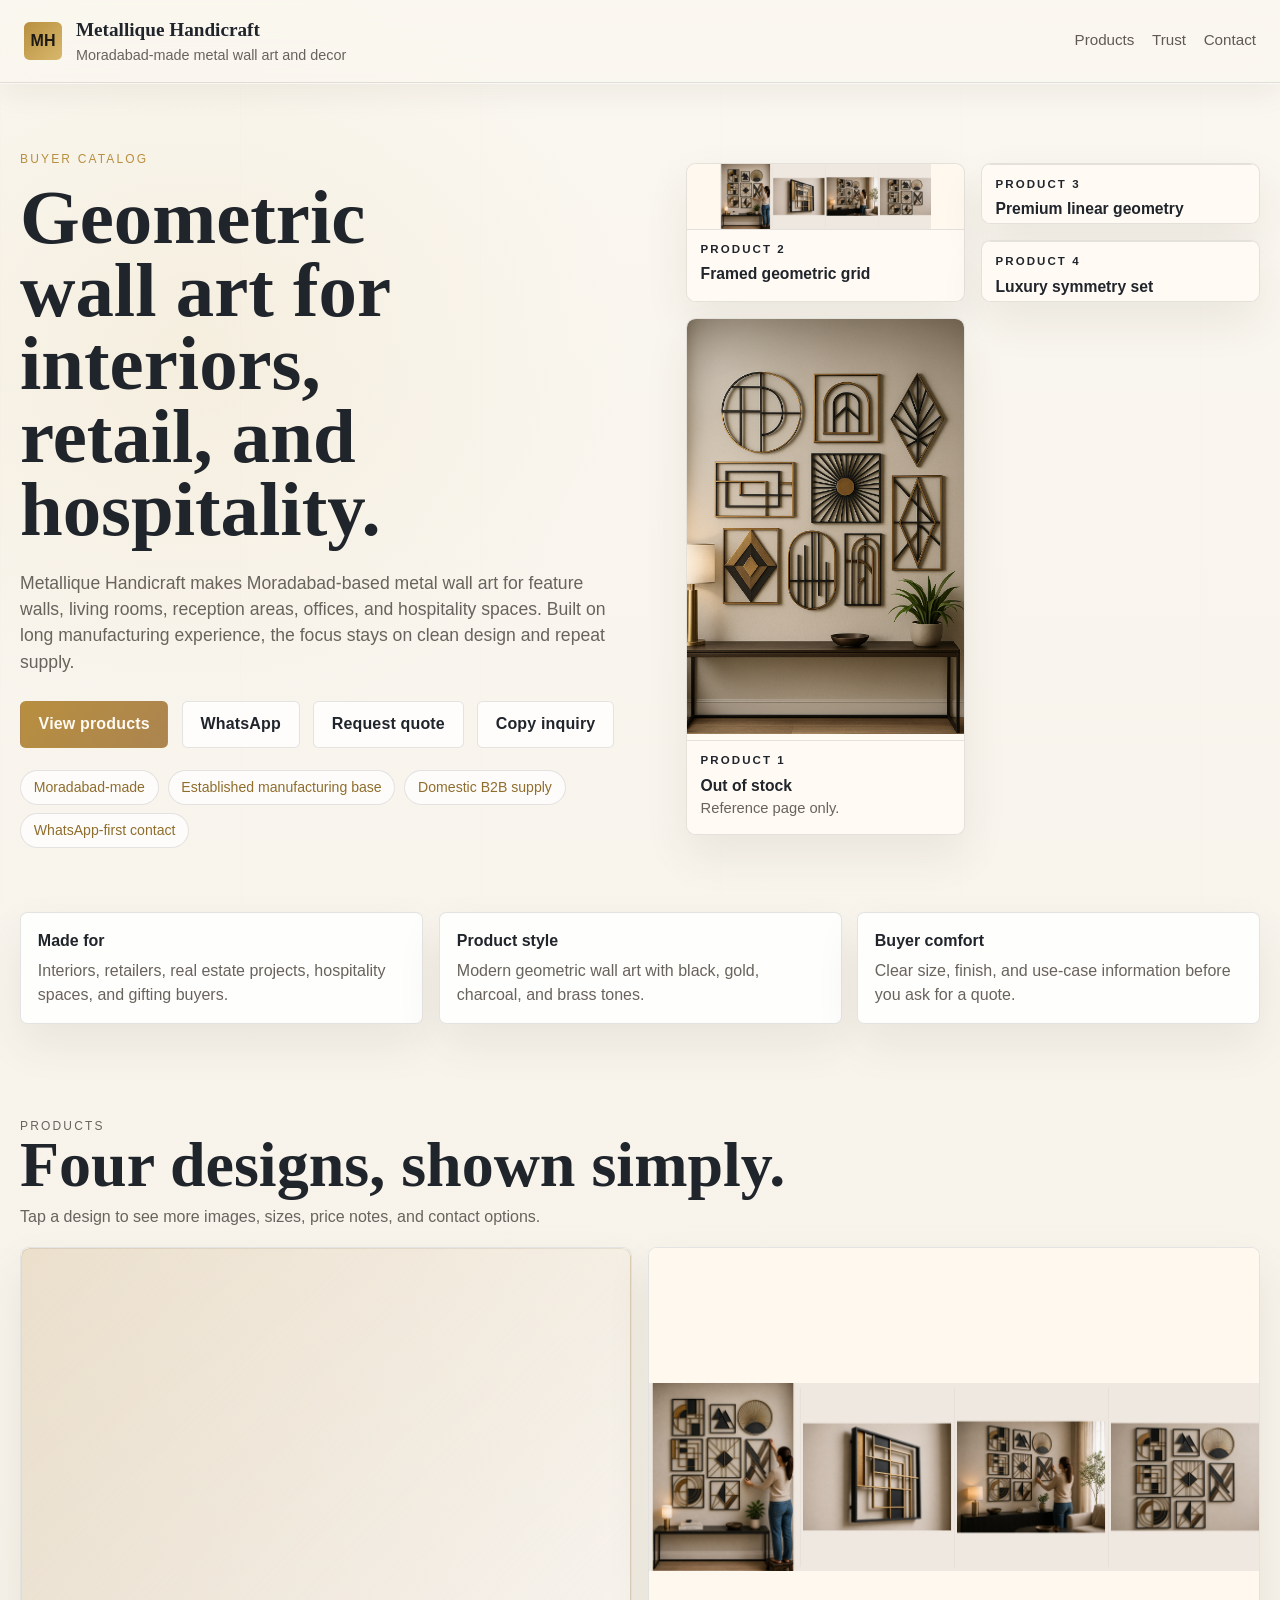
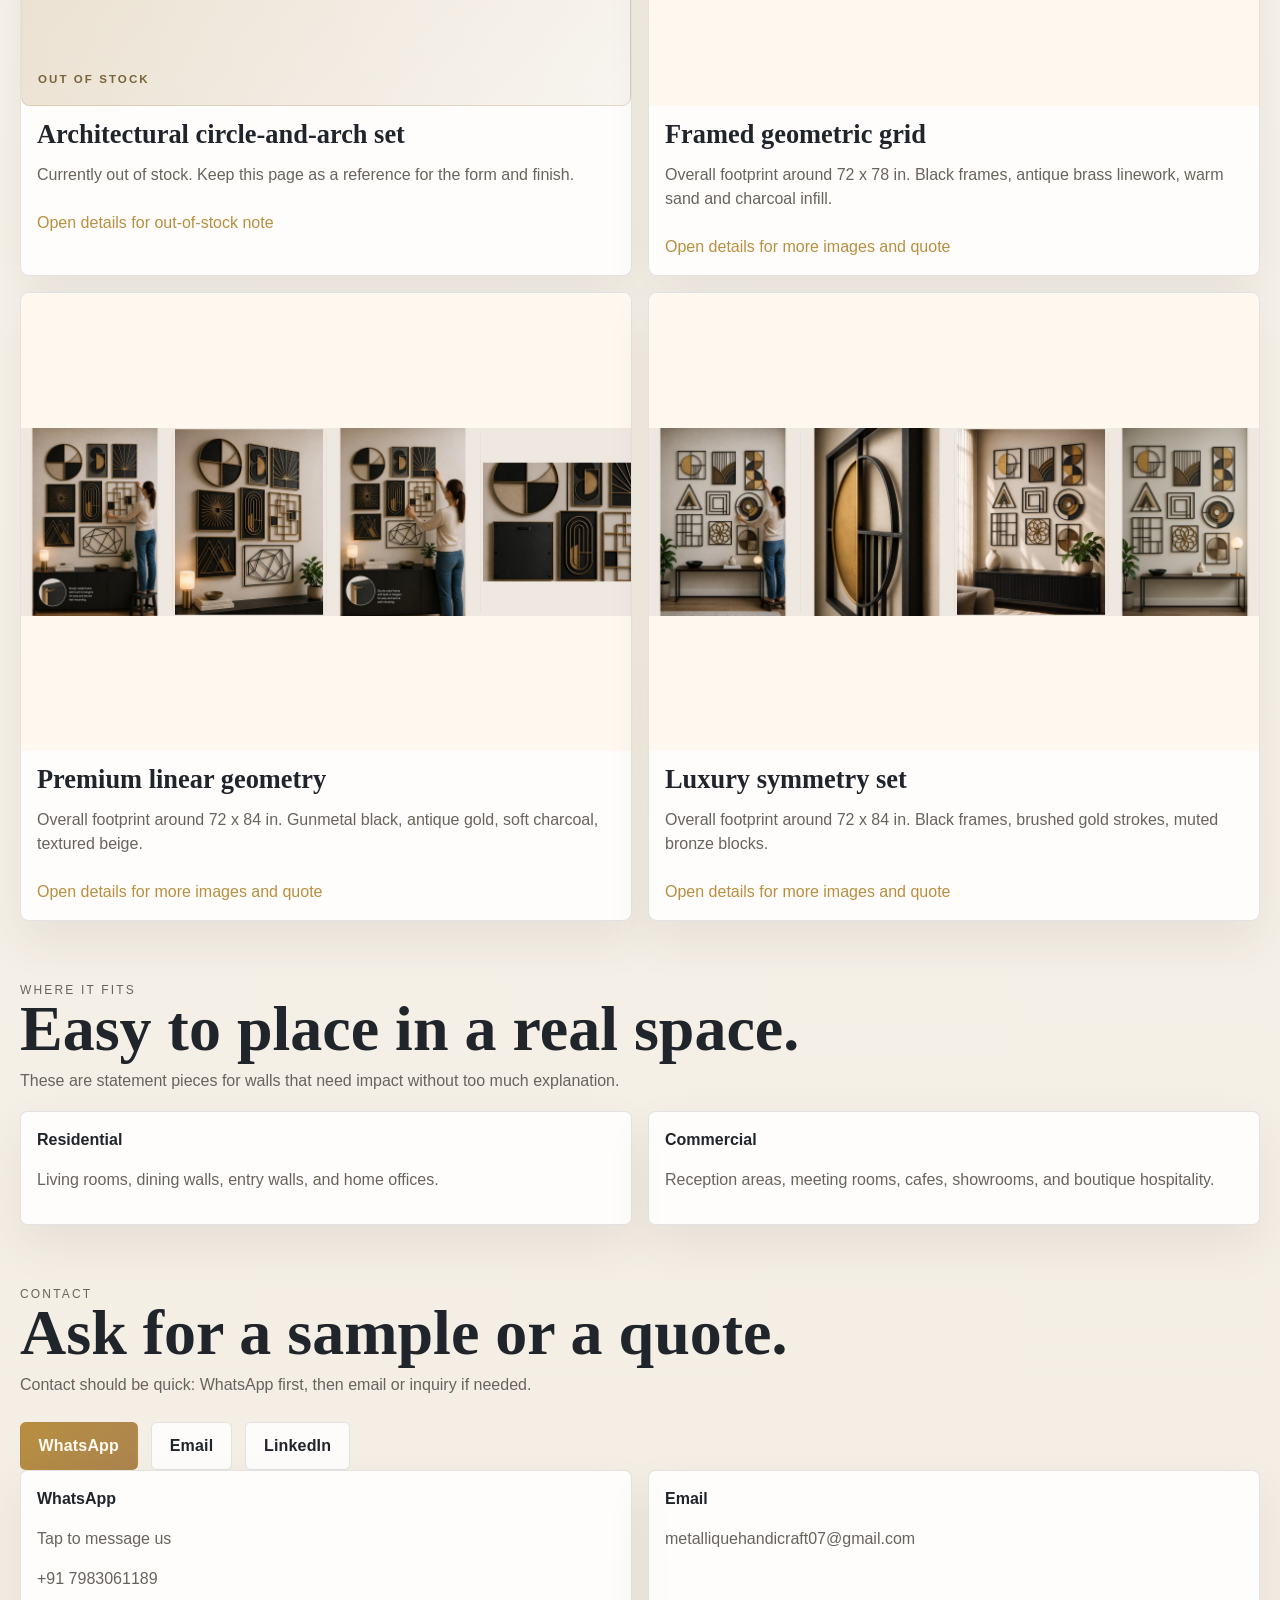
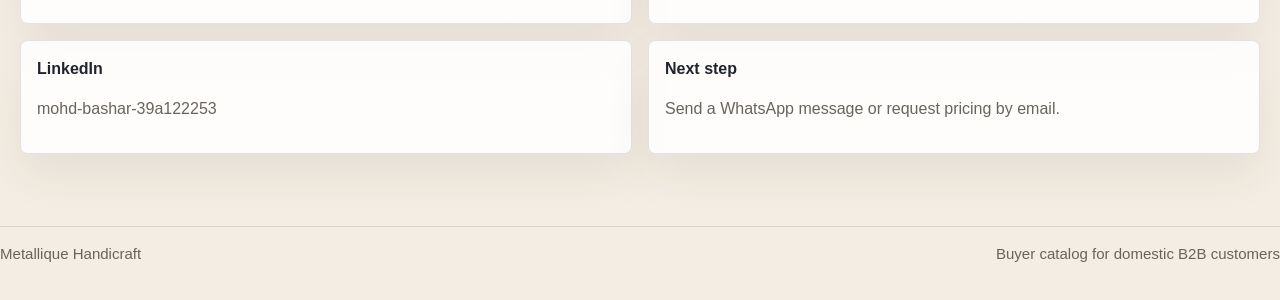
==== commit 298ff395: "Add files via upload" ====
--- a/index.html
+++ b/index.html
@@ -51,7 +51,7 @@
             >
               WhatsApp
             </a>
-            <a class="button button-secondary" href="mailto:metalliquehandicraft07@gmail.com?subject=Quote%20request%20for%20Metallique%20Handicraft%20wall%20art">Request quote</a>
+            <a class="button button-secondary" href="https://mail.google.com/mail/?view=cm&fs=1&to=metalliquehandicraft07@gmail.com&su=Quote%20request%20for%20Metallique%20Handicraft%20wall%20art" target="_blank" rel="noreferrer">Request quote</a>
             <button
               class="button button-secondary"
               type="button"
@@ -71,29 +71,32 @@
         <div class="hero-visual reveal" data-reveal="right" data-parallax="0.02">
           <a class="hero-tile hero-tile-large" href="./framed-geometric-grid.html">
             <img src="./assets/product2-strip.jpg" alt="Framed geometric grid" loading="eager" fetchpriority="high" />
-            <div class="hero-tile-label">
+            <div class="hero-tile-caption">
               <span>Product 2</span>
               <strong>Framed geometric grid</strong>
             </div>
           </a>
           <a class="hero-tile" href="./premium-linear-geometry.html">
             <img src="./assets/product3-strip.jpg" alt="Premium linear geometry" loading="eager" fetchpriority="high" />
-            <div class="hero-tile-label">
+            <div class="hero-tile-caption">
               <span>Product 3</span>
               <strong>Premium linear geometry</strong>
             </div>
           </a>
           <a class="hero-tile" href="./luxury-symmetry-set.html">
             <img src="./assets/product4-strip.jpg" alt="Luxury symmetry set" loading="eager" fetchpriority="high" />
-            <div class="hero-tile-label">
+            <div class="hero-tile-caption">
               <span>Product 4</span>
               <strong>Luxury symmetry set</strong>
             </div>
           </a>
           <div class="hero-tile hero-tile-empty">
-            <span>Product 1</span>
-            <strong>Out of stock</strong>
-            <p>Reference page only.</p>
+            <img src="./assets/product1-outstock.png" alt="Architectural wall art reference view" loading="eager" />
+            <div class="hero-tile-caption">
+              <span>Product 1</span>
+              <strong>Out of stock</strong>
+              <p>Reference page only.</p>
+            </div>
           </div>
         </div>
       </section>
@@ -176,26 +179,31 @@
         </div>
       </section>
 
-      <section class="section section-alt" id="contact">
-        <div class="section-head reveal" data-reveal="up">
-          <p class="eyebrow">Contact</p>
-          <h2>Ask for a sample or a quote.</h2>
-          <p>Contact should be quick: WhatsApp first, then email or inquiry if needed.</p>
-        </div>
-        <div class="section-grid">
-          <div class="page-panel reveal" data-reveal="up">
-            <strong>WhatsApp</strong>
-            <p><a href="https://wa.me/917983061189?text=Hello%2C%20I%20want%20to%20know%20about%20Metallique%20Handicraft%27s%20metal%20wall%20art." target="_blank" rel="noreferrer">Tap to message us</a></p>
-            <p><a href="tel:+917983061189">+91 7983061189</a></p>
-          </div>
-          <div class="page-panel reveal" data-reveal="up">
-            <strong>Email</strong>
-            <p><a href="mailto:metalliquehandicraft07@gmail.com?subject=Metallique%20Handicraft%20quote%20request">metalliquehandicraft07@gmail.com</a></p>
-          </div>
-          <div class="page-panel reveal" data-reveal="up">
-            <strong>LinkedIn</strong>
-            <p><a href="https://www.linkedin.com/in/mohd-bashar-39a122253/" target="_blank" rel="noreferrer">mohd-bashar-39a122253</a></p>
-          </div>
+      <section class="section section-alt" id="contact">
+        <div class="section-head reveal" data-reveal="up">
+          <p class="eyebrow">Contact</p>
+          <h2>Ask for a sample or a quote.</h2>
+          <p>Contact should be quick: WhatsApp first, then email or inquiry if needed.</p>
+        </div>
+        <div class="contact-actions home-contact-actions">
+          <a class="button button-primary" href="https://wa.me/917983061189?text=Hello%2C%20I%20want%20to%20know%20about%20Metallique%20Handicraft%27s%20metal%20wall%20art." target="_blank" rel="noreferrer">WhatsApp</a>
+          <a class="button button-secondary" href="https://mail.google.com/mail/?view=cm&fs=1&to=metalliquehandicraft07@gmail.com&su=Metallique%20Handicraft%20quote%20request" target="_blank" rel="noreferrer">Email</a>
+          <a class="button button-secondary" href="https://www.linkedin.com/in/mohd-bashar-39a122253/" target="_blank" rel="noreferrer">LinkedIn</a>
+        </div>
+        <div class="section-grid">
+          <div class="page-panel reveal" data-reveal="up">
+            <strong>WhatsApp</strong>
+            <p><a href="https://wa.me/917983061189?text=Hello%2C%20I%20want%20to%20know%20about%20Metallique%20Handicraft%27s%20metal%20wall%20art." target="_blank" rel="noreferrer">Tap to message us</a></p>
+            <p><a href="tel:+917983061189">+91 7983061189</a></p>
+          </div>
+          <div class="page-panel reveal" data-reveal="up">
+            <strong>Email</strong>
+            <p><a href="https://mail.google.com/mail/?view=cm&fs=1&to=metalliquehandicraft07@gmail.com&su=Metallique%20Handicraft%20quote%20request" target="_blank" rel="noreferrer">metalliquehandicraft07@gmail.com</a></p>
+          </div>
+          <div class="page-panel reveal" data-reveal="up">
+            <strong>LinkedIn</strong>
+            <p><a href="https://www.linkedin.com/in/mohd-bashar-39a122253/" target="_blank" rel="noreferrer">mohd-bashar-39a122253</a></p>
+          </div>
           <div class="page-panel reveal" data-reveal="up">
             <strong>Next step</strong>
             <p><a href="https://wa.me/917983061189?text=Hello%2C%20please%20share%20pricing%20and%20sample%20details%20for%20Metallique%20Handicraft." target="_blank" rel="noreferrer">Send a WhatsApp message</a> or request pricing by email.</p>
--- a/styles.css
+++ b/styles.css
@@ -452,35 +452,37 @@
   box-shadow: var(--shadow);
   transform: translateY(var(--mosaic-shift, 0px));
   transition: transform 160ms linear, box-shadow 280ms ease, border-color 280ms ease;
-  display: block;
+  display: flex;
+  flex-direction: column;
 }
 
 .hero-tile img {
   width: 100%;
-  height: 100%;
-  object-fit: cover;
+  flex: 1 1 auto;
+  min-height: 0;
+  object-fit: contain;
   object-position: center;
   display: block;
+  background: rgba(255, 248, 238, 0.92);
   transition: transform 280ms ease, filter 280ms ease;
 }
 
-.hero-tile-label,
+.hero-tile-caption,
 .hero-tile-empty {
-  position: absolute;
-  left: 0.85rem;
-  right: 0.85rem;
-  bottom: 0.85rem;
-}
-
-.hero-tile-label {
-  padding: 0.65rem 0.75rem;
-  border-radius: 0.55rem;
-  background: linear-gradient(180deg, rgba(255, 250, 242, 0.88), rgba(248, 242, 231, 0.96));
-  border: 1px solid rgba(32, 36, 43, 0.08);
-  box-shadow: 0 12px 26px rgba(59, 46, 20, 0.08);
-}
-
-.hero-tile-label span,
+  position: static;
+  left: auto;
+  right: auto;
+  bottom: auto;
+}
+
+.hero-tile-caption {
+  padding: 0.7rem 0.85rem 0.92rem;
+  border-top: 1px solid var(--line);
+  background: rgba(255, 251, 245, 0.92);
+  backdrop-filter: blur(8px);
+}
+
+.hero-tile-caption span,
 .hero-tile-empty span {
   display: block;
   font-size: 0.72rem;
@@ -490,7 +492,7 @@
   font-weight: 700;
 }
 
-.hero-tile-label strong,
+.hero-tile-caption strong,
 .hero-tile-empty strong {
   display: block;
   margin-top: 0.25rem;
@@ -498,25 +500,12 @@
 }
 
 .hero-tile-empty {
-  inset: 0;
-  position: relative;
-  left: auto;
-  right: auto;
-  bottom: auto;
   display: flex;
   flex-direction: column;
-  justify-content: center;
+  justify-content: flex-start;
   gap: 0.4rem;
-  padding: 1rem;
-  border-radius: 0.6rem;
+  padding: 0;
   border: 1px solid var(--line);
-  border-radius: 0.6rem;
-  background: linear-gradient(180deg, rgba(255, 255, 255, 0.8), rgba(246, 238, 228, 0.8));
-  box-shadow: var(--shadow);
-  display: flex;
-  flex-direction: column;
-  justify-content: center;
-  gap: 0.35rem;
   color: var(--text);
 }
 
@@ -628,9 +617,10 @@
 .product-card img {
   width: 100%;
   aspect-ratio: 4 / 3;
-  object-fit: cover;
-  object-position: 15% center;
-  display: block;
+  object-fit: contain;
+  object-position: center;
+  display: block;
+  background: rgba(255, 248, 238, 0.92);
 }
 
 .product-copy {
@@ -993,21 +983,25 @@
   width: 100%;
   display: block;
   aspect-ratio: 4 / 3;
-  object-fit: cover;
+  object-fit: contain;
+  object-position: center;
+  background: rgba(255, 248, 238, 0.92);
 }
 
 .hero-strip {
   width: 100%;
   display: block;
   aspect-ratio: 4 / 3;
-  object-fit: cover;
+  object-fit: contain;
+  object-position: center;
   border-radius: 0.55rem;
-}
-
-.crop-left { object-position: 0% center; }
-.crop-mid1 { object-position: 33.333% center; }
-.crop-mid2 { object-position: 66.666% center; }
-.crop-right { object-position: 100% center; }
+  background: rgba(255, 248, 238, 0.92);
+}
+
+.crop-left { object-position: center; }
+.crop-mid1 { object-position: center; }
+.crop-mid2 { object-position: center; }
+.crop-right { object-position: center; }
 
 .gallery-caption {
   padding: 0.75rem 0.85rem 0.95rem;
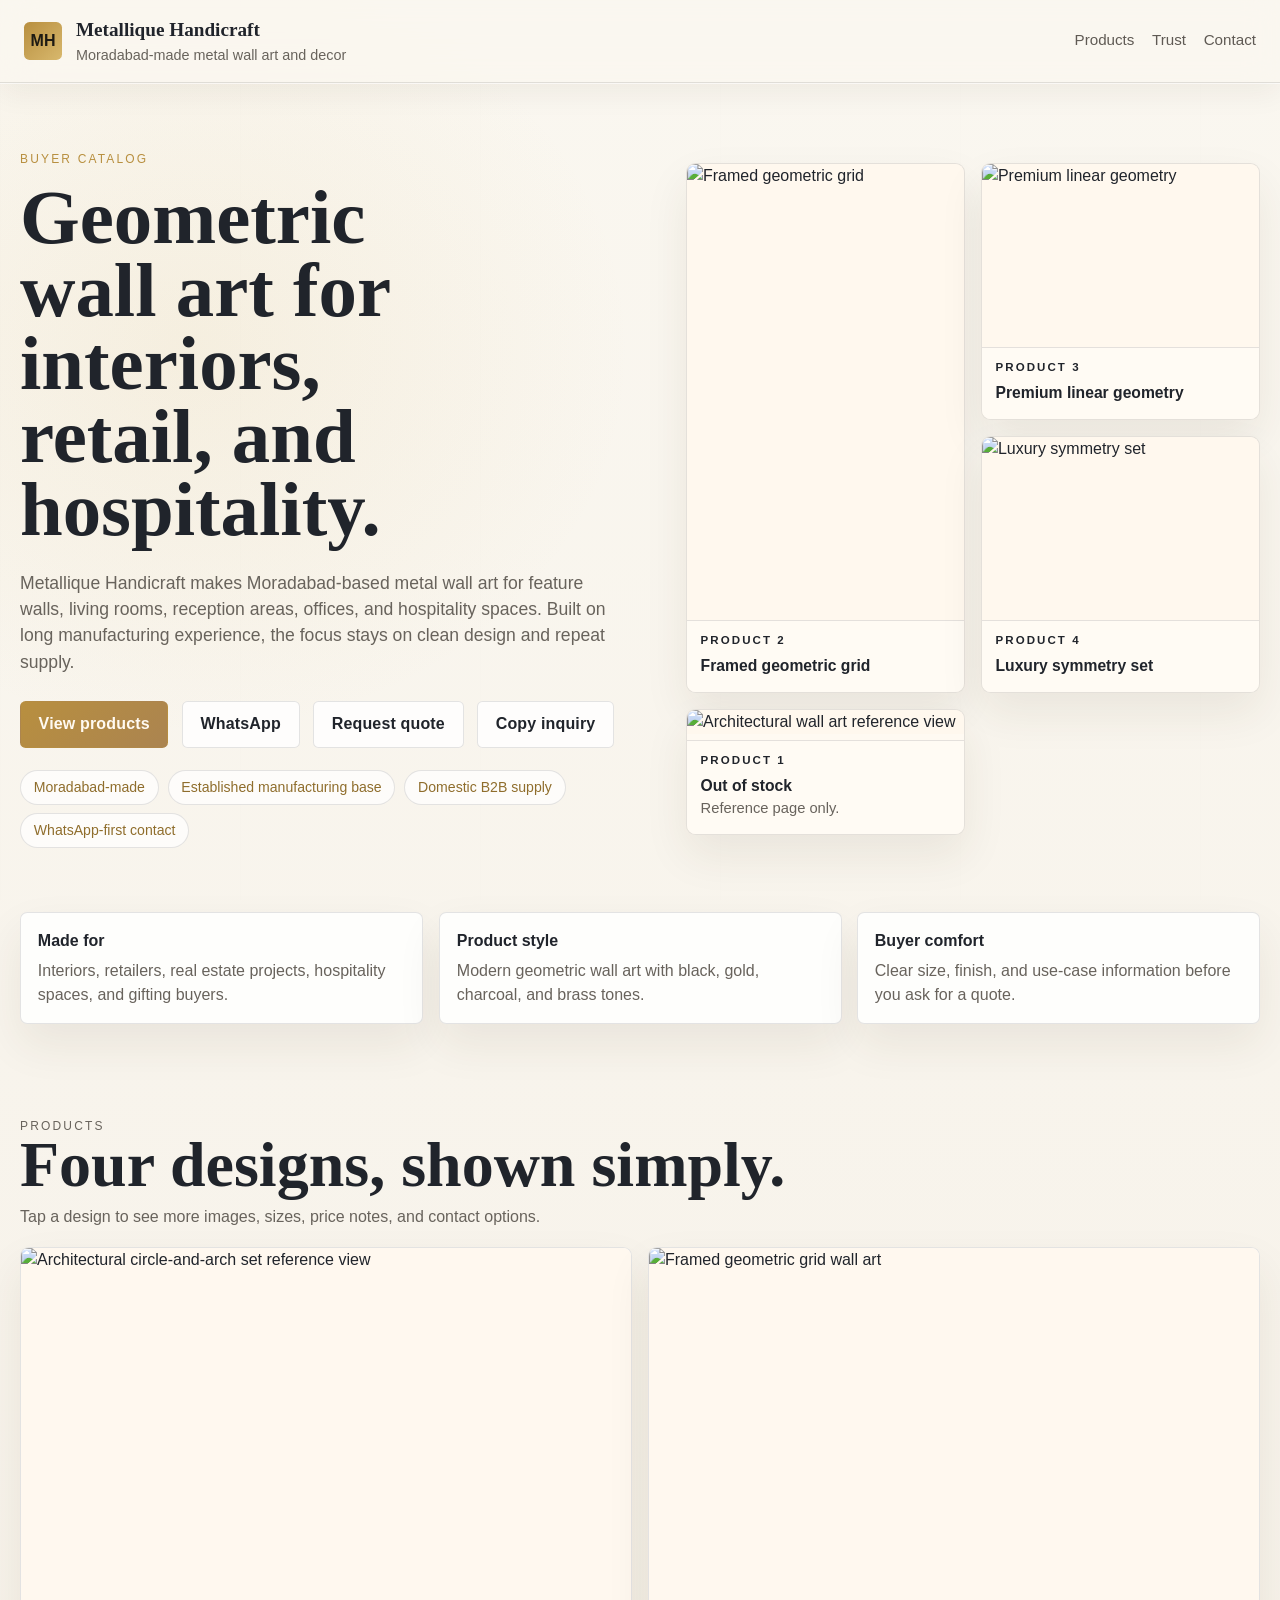
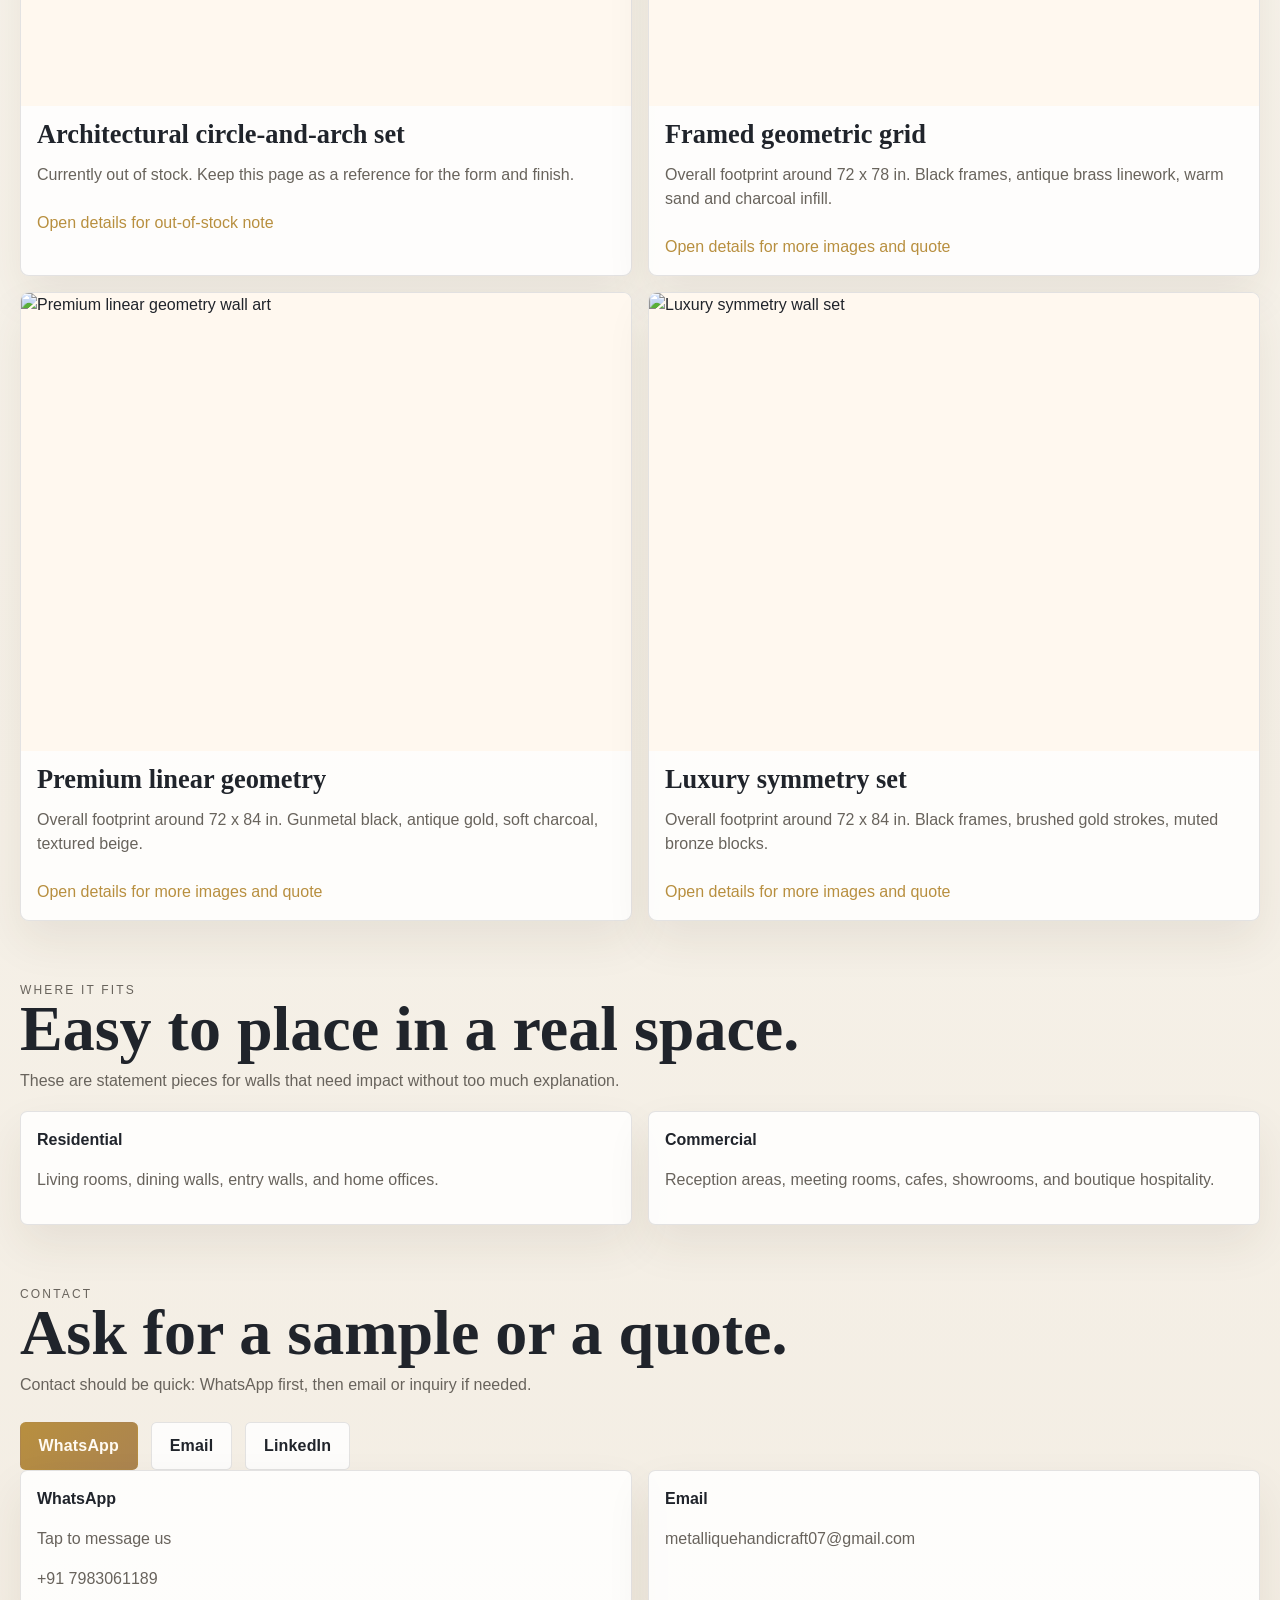
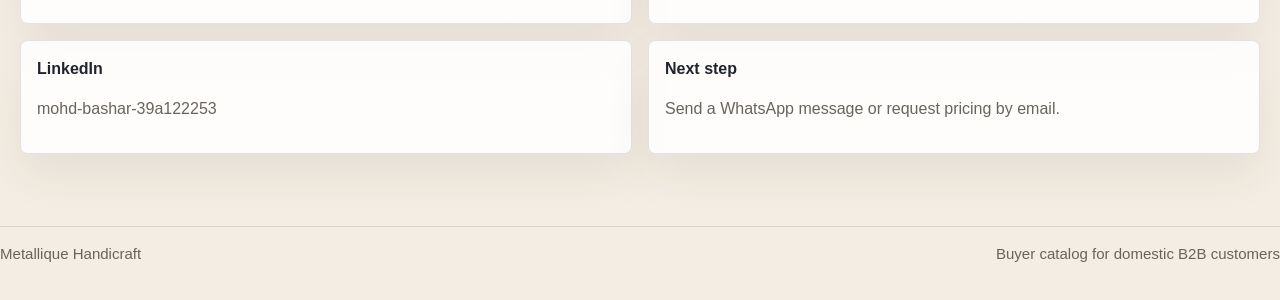
==== commit 56fbc701: "Add files via upload" ====
--- a/index.html
+++ b/index.html
@@ -70,21 +70,21 @@
 
         <div class="hero-visual reveal" data-reveal="right" data-parallax="0.02">
           <a class="hero-tile hero-tile-large" href="./framed-geometric-grid.html">
-            <img src="./assets/product2-strip.jpg" alt="Framed geometric grid" loading="eager" fetchpriority="high" />
+            <img src="./assets/product2-1.png" alt="Framed geometric grid" loading="eager" fetchpriority="high" />
             <div class="hero-tile-caption">
               <span>Product 2</span>
               <strong>Framed geometric grid</strong>
             </div>
           </a>
           <a class="hero-tile" href="./premium-linear-geometry.html">
-            <img src="./assets/product3-strip.jpg" alt="Premium linear geometry" loading="eager" fetchpriority="high" />
+            <img src="./assets/product3-1.png" alt="Premium linear geometry" loading="eager" fetchpriority="high" />
             <div class="hero-tile-caption">
               <span>Product 3</span>
               <strong>Premium linear geometry</strong>
             </div>
           </a>
           <a class="hero-tile" href="./luxury-symmetry-set.html">
-            <img src="./assets/product4-strip.jpg" alt="Luxury symmetry set" loading="eager" fetchpriority="high" />
+            <img src="./assets/product4-1.png" alt="Luxury symmetry set" loading="eager" fetchpriority="high" />
             <div class="hero-tile-caption">
               <span>Product 4</span>
               <strong>Luxury symmetry set</strong>
@@ -125,17 +125,17 @@
           <p>Tap a design to see more images, sizes, price notes, and contact options.</p>
         </div>
 
-        <div class="product-grid">
-          <a class="product-card product-link reveal" data-reveal="up" href="./architectural-circle-arch-set.html">
-            <span class="thumb-empty" aria-hidden="true"></span>
-            <div class="product-copy">
-              <h3>Architectural circle-and-arch set</h3>
-              <p>Currently out of stock. Keep this page as a reference for the form and finish.</p>
+        <div class="product-grid">
+          <a class="product-card product-link reveal" data-reveal="up" href="./architectural-circle-arch-set.html">
+            <img src="./assets/product1-outstock.png" alt="Architectural circle-and-arch set reference view" />
+            <div class="product-copy">
+              <h3>Architectural circle-and-arch set</h3>
+              <p>Currently out of stock. Keep this page as a reference for the form and finish.</p>
               <span>Open details for out-of-stock note</span>
             </div>
           </a>
           <a class="product-card product-link reveal" data-reveal="up" href="./framed-geometric-grid.html">
-            <img src="./assets/product2-strip.jpg" alt="Framed geometric grid wall art" class="crop-left" />
+            <img src="./assets/product2-1.png" alt="Framed geometric grid wall art" />
             <div class="product-copy">
               <h3>Framed geometric grid</h3>
               <p>Overall footprint around 72 x 78 in. Black frames, antique brass linework, warm sand and charcoal infill.</p>
@@ -143,7 +143,7 @@
             </div>
           </a>
           <a class="product-card product-link reveal" data-reveal="up" href="./premium-linear-geometry.html">
-            <img src="./assets/product3-strip.jpg" alt="Premium linear geometry wall art" class="crop-left" />
+            <img src="./assets/product3-1.png" alt="Premium linear geometry wall art" />
             <div class="product-copy">
               <h3>Premium linear geometry</h3>
               <p>Overall footprint around 72 x 84 in. Gunmetal black, antique gold, soft charcoal, textured beige.</p>
@@ -151,7 +151,7 @@
             </div>
           </a>
           <a class="product-card product-link reveal" data-reveal="up" href="./luxury-symmetry-set.html">
-            <img src="./assets/product4-strip.jpg" alt="Luxury symmetry wall set" class="crop-left" />
+            <img src="./assets/product4-1.png" alt="Luxury symmetry wall set" />
             <div class="product-copy">
               <h3>Luxury symmetry set</h3>
               <p>Overall footprint around 72 x 84 in. Black frames, brushed gold strokes, muted bronze blocks.</p>
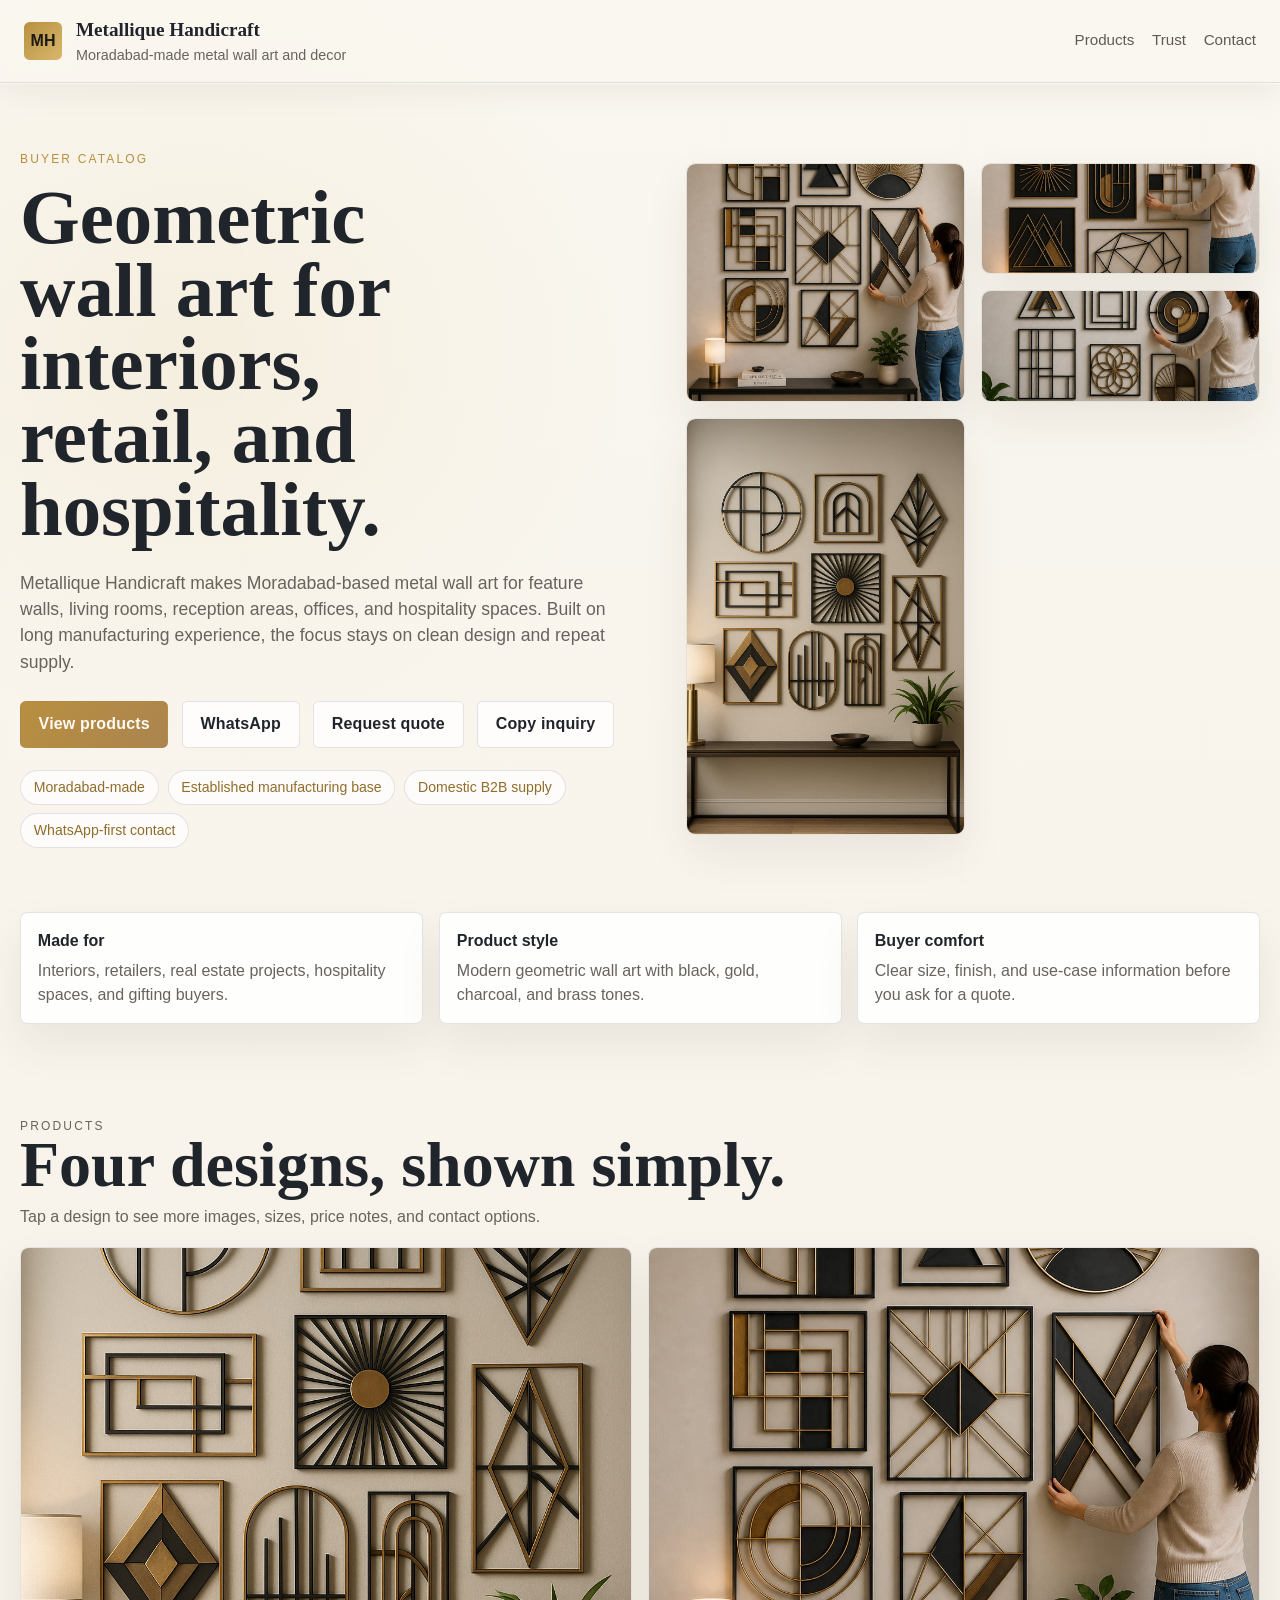
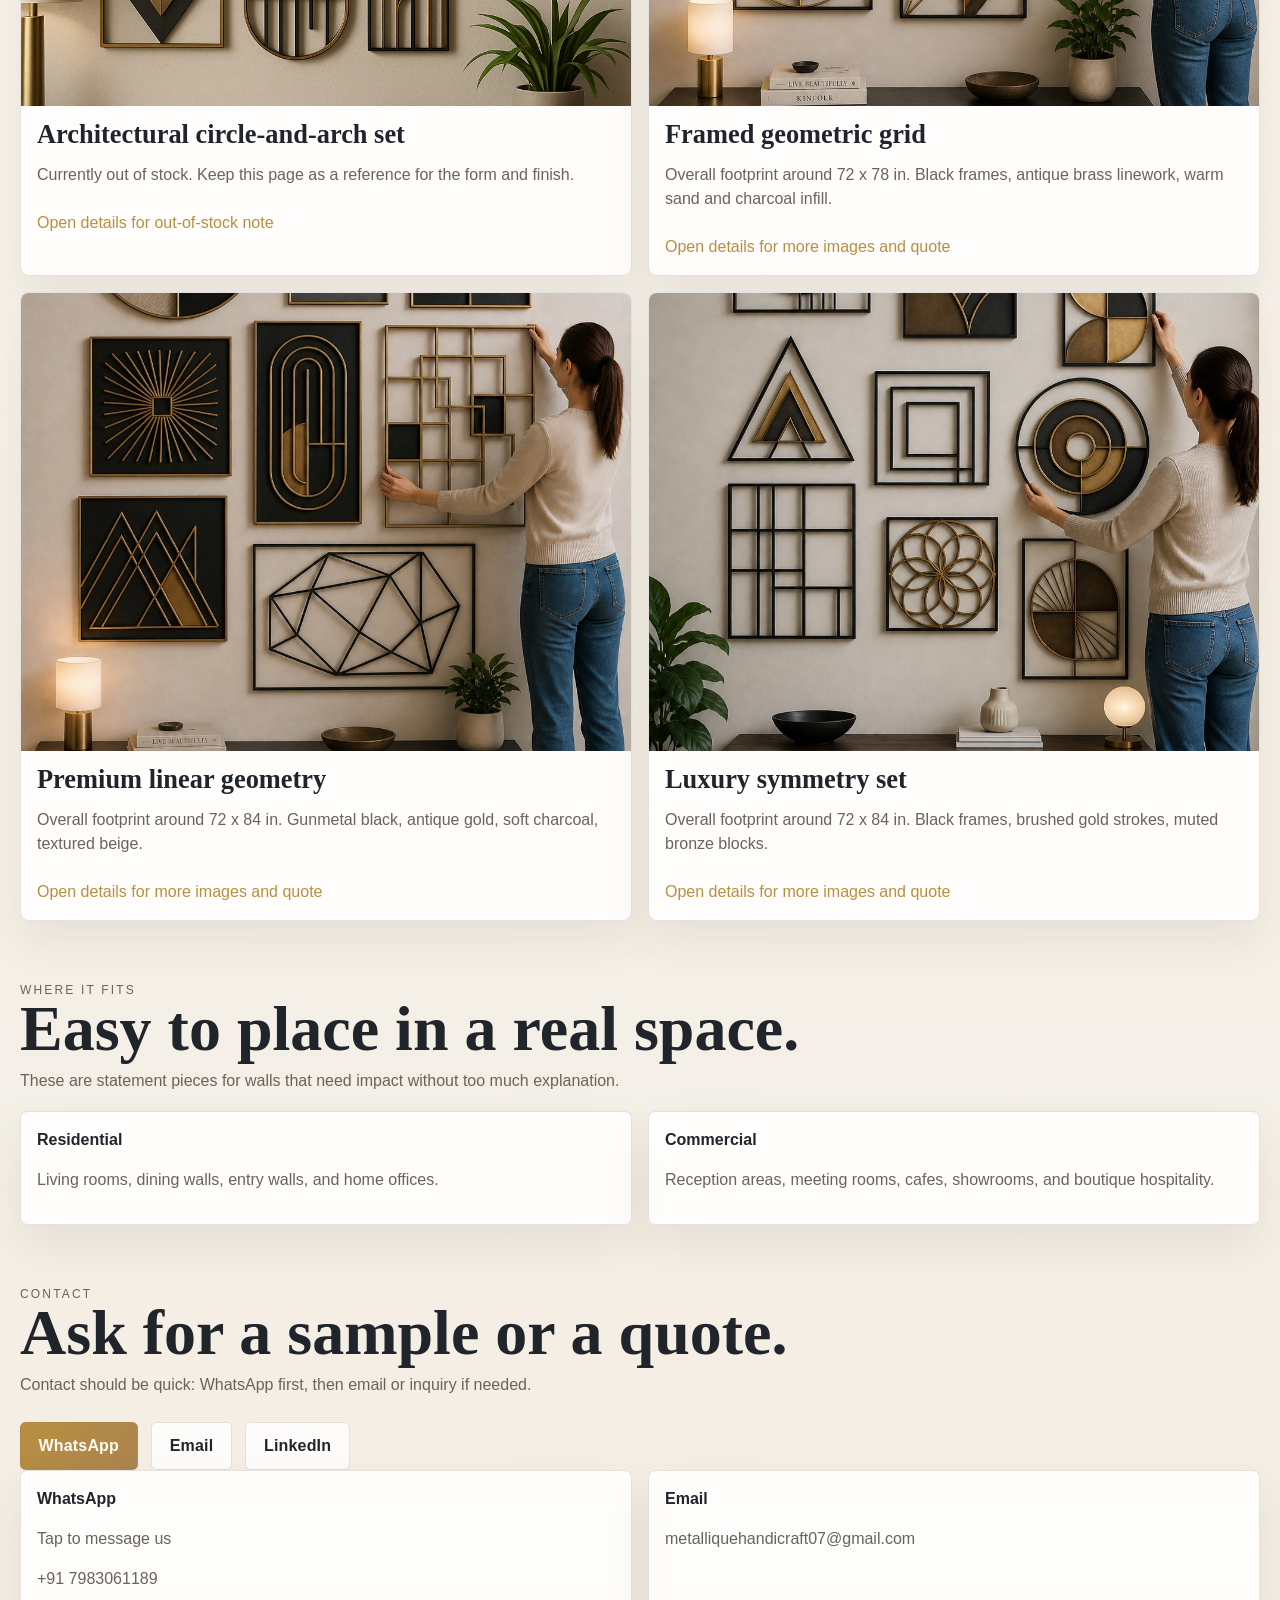
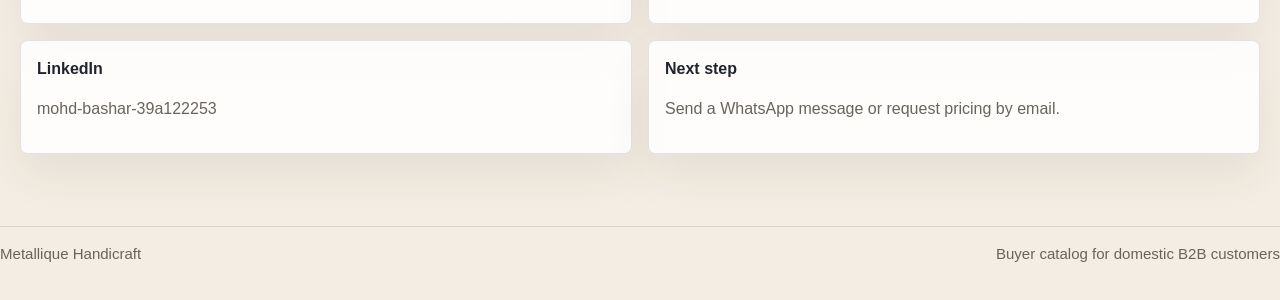
==== commit 9e4eca53: "Add files via upload" ====
--- a/index.html
+++ b/index.html
@@ -51,7 +51,7 @@
             >
               WhatsApp
             </a>
-            <a class="button button-secondary" href="https://mail.google.com/mail/?view=cm&fs=1&to=metalliquehandicraft07@gmail.com&su=Quote%20request%20for%20Metallique%20Handicraft%20wall%20art" target="_blank" rel="noreferrer">Request quote</a>
+            <a class="button button-secondary" href="mailto:metalliquehandicraft07@gmail.com?subject=Quote%20request%20for%20Metallique%20Handicraft%20wall%20art">Request quote</a>
             <button
               class="button button-secondary"
               type="button"
@@ -70,33 +70,16 @@
 
         <div class="hero-visual reveal" data-reveal="right" data-parallax="0.02">
           <a class="hero-tile hero-tile-large" href="./framed-geometric-grid.html">
-            <img src="./assets/product2-1.png" alt="Framed geometric grid" loading="eager" fetchpriority="high" />
-            <div class="hero-tile-caption">
-              <span>Product 2</span>
-              <strong>Framed geometric grid</strong>
-            </div>
+            <img src="./assets/product2-1.jpg" alt="Framed geometric grid" loading="eager" fetchpriority="high" />
           </a>
           <a class="hero-tile" href="./premium-linear-geometry.html">
-            <img src="./assets/product3-1.png" alt="Premium linear geometry" loading="eager" fetchpriority="high" />
-            <div class="hero-tile-caption">
-              <span>Product 3</span>
-              <strong>Premium linear geometry</strong>
-            </div>
+            <img src="./assets/product3-1.jpg" alt="Premium linear geometry" loading="eager" fetchpriority="high" />
           </a>
           <a class="hero-tile" href="./luxury-symmetry-set.html">
-            <img src="./assets/product4-1.png" alt="Luxury symmetry set" loading="eager" fetchpriority="high" />
-            <div class="hero-tile-caption">
-              <span>Product 4</span>
-              <strong>Luxury symmetry set</strong>
-            </div>
+            <img src="./assets/product4-1.jpg" alt="Luxury symmetry set" loading="eager" fetchpriority="high" />
           </a>
           <div class="hero-tile hero-tile-empty">
             <img src="./assets/product1-outstock.png" alt="Architectural wall art reference view" loading="eager" />
-            <div class="hero-tile-caption">
-              <span>Product 1</span>
-              <strong>Out of stock</strong>
-              <p>Reference page only.</p>
-            </div>
           </div>
         </div>
       </section>
@@ -135,7 +118,7 @@
             </div>
           </a>
           <a class="product-card product-link reveal" data-reveal="up" href="./framed-geometric-grid.html">
-            <img src="./assets/product2-1.png" alt="Framed geometric grid wall art" />
+            <img src="./assets/product2-1.jpg" alt="Framed geometric grid wall art" />
             <div class="product-copy">
               <h3>Framed geometric grid</h3>
               <p>Overall footprint around 72 x 78 in. Black frames, antique brass linework, warm sand and charcoal infill.</p>
@@ -143,7 +126,7 @@
             </div>
           </a>
           <a class="product-card product-link reveal" data-reveal="up" href="./premium-linear-geometry.html">
-            <img src="./assets/product3-1.png" alt="Premium linear geometry wall art" />
+            <img src="./assets/product3-1.jpg" alt="Premium linear geometry wall art" />
             <div class="product-copy">
               <h3>Premium linear geometry</h3>
               <p>Overall footprint around 72 x 84 in. Gunmetal black, antique gold, soft charcoal, textured beige.</p>
@@ -151,7 +134,7 @@
             </div>
           </a>
           <a class="product-card product-link reveal" data-reveal="up" href="./luxury-symmetry-set.html">
-            <img src="./assets/product4-1.png" alt="Luxury symmetry wall set" />
+            <img src="./assets/product4-1.jpg" alt="Luxury symmetry wall set" />
             <div class="product-copy">
               <h3>Luxury symmetry set</h3>
               <p>Overall footprint around 72 x 84 in. Black frames, brushed gold strokes, muted bronze blocks.</p>
@@ -187,7 +170,7 @@
         </div>
         <div class="contact-actions home-contact-actions">
           <a class="button button-primary" href="https://wa.me/917983061189?text=Hello%2C%20I%20want%20to%20know%20about%20Metallique%20Handicraft%27s%20metal%20wall%20art." target="_blank" rel="noreferrer">WhatsApp</a>
-          <a class="button button-secondary" href="https://mail.google.com/mail/?view=cm&fs=1&to=metalliquehandicraft07@gmail.com&su=Metallique%20Handicraft%20quote%20request" target="_blank" rel="noreferrer">Email</a>
+          <a class="button button-secondary" href="mailto:metalliquehandicraft07@gmail.com?subject=Metallique%20Handicraft%20quote%20request">Email</a>
           <a class="button button-secondary" href="https://www.linkedin.com/in/mohd-bashar-39a122253/" target="_blank" rel="noreferrer">LinkedIn</a>
         </div>
         <div class="section-grid">
@@ -198,7 +181,7 @@
           </div>
           <div class="page-panel reveal" data-reveal="up">
             <strong>Email</strong>
-            <p><a href="https://mail.google.com/mail/?view=cm&fs=1&to=metalliquehandicraft07@gmail.com&su=Metallique%20Handicraft%20quote%20request" target="_blank" rel="noreferrer">metalliquehandicraft07@gmail.com</a></p>
+            <p><a href="mailto:metalliquehandicraft07@gmail.com?subject=Metallique%20Handicraft%20quote%20request">metalliquehandicraft07@gmail.com</a></p>
           </div>
           <div class="page-panel reveal" data-reveal="up">
             <strong>LinkedIn</strong>
--- a/styles.css
+++ b/styles.css
@@ -460,7 +460,7 @@
   width: 100%;
   flex: 1 1 auto;
   min-height: 0;
-  object-fit: contain;
+  object-fit: cover;
   object-position: center;
   display: block;
   background: rgba(255, 248, 238, 0.92);
@@ -617,7 +617,7 @@
 .product-card img {
   width: 100%;
   aspect-ratio: 4 / 3;
-  object-fit: contain;
+  object-fit: cover;
   object-position: center;
   display: block;
   background: rgba(255, 248, 238, 0.92);
@@ -983,7 +983,7 @@
   width: 100%;
   display: block;
   aspect-ratio: 4 / 3;
-  object-fit: contain;
+  object-fit: cover;
   object-position: center;
   background: rgba(255, 248, 238, 0.92);
 }
@@ -992,10 +992,16 @@
   width: 100%;
   display: block;
   aspect-ratio: 4 / 3;
-  object-fit: contain;
+  object-fit: cover;
   object-position: center;
   border-radius: 0.55rem;
   background: rgba(255, 248, 238, 0.92);
+}
+
+.detail-page .gallery-card img,
+.detail-page .hero-strip,
+.detail-page .hero-tile img {
+  object-fit: contain;
 }
 
 .crop-left { object-position: center; }
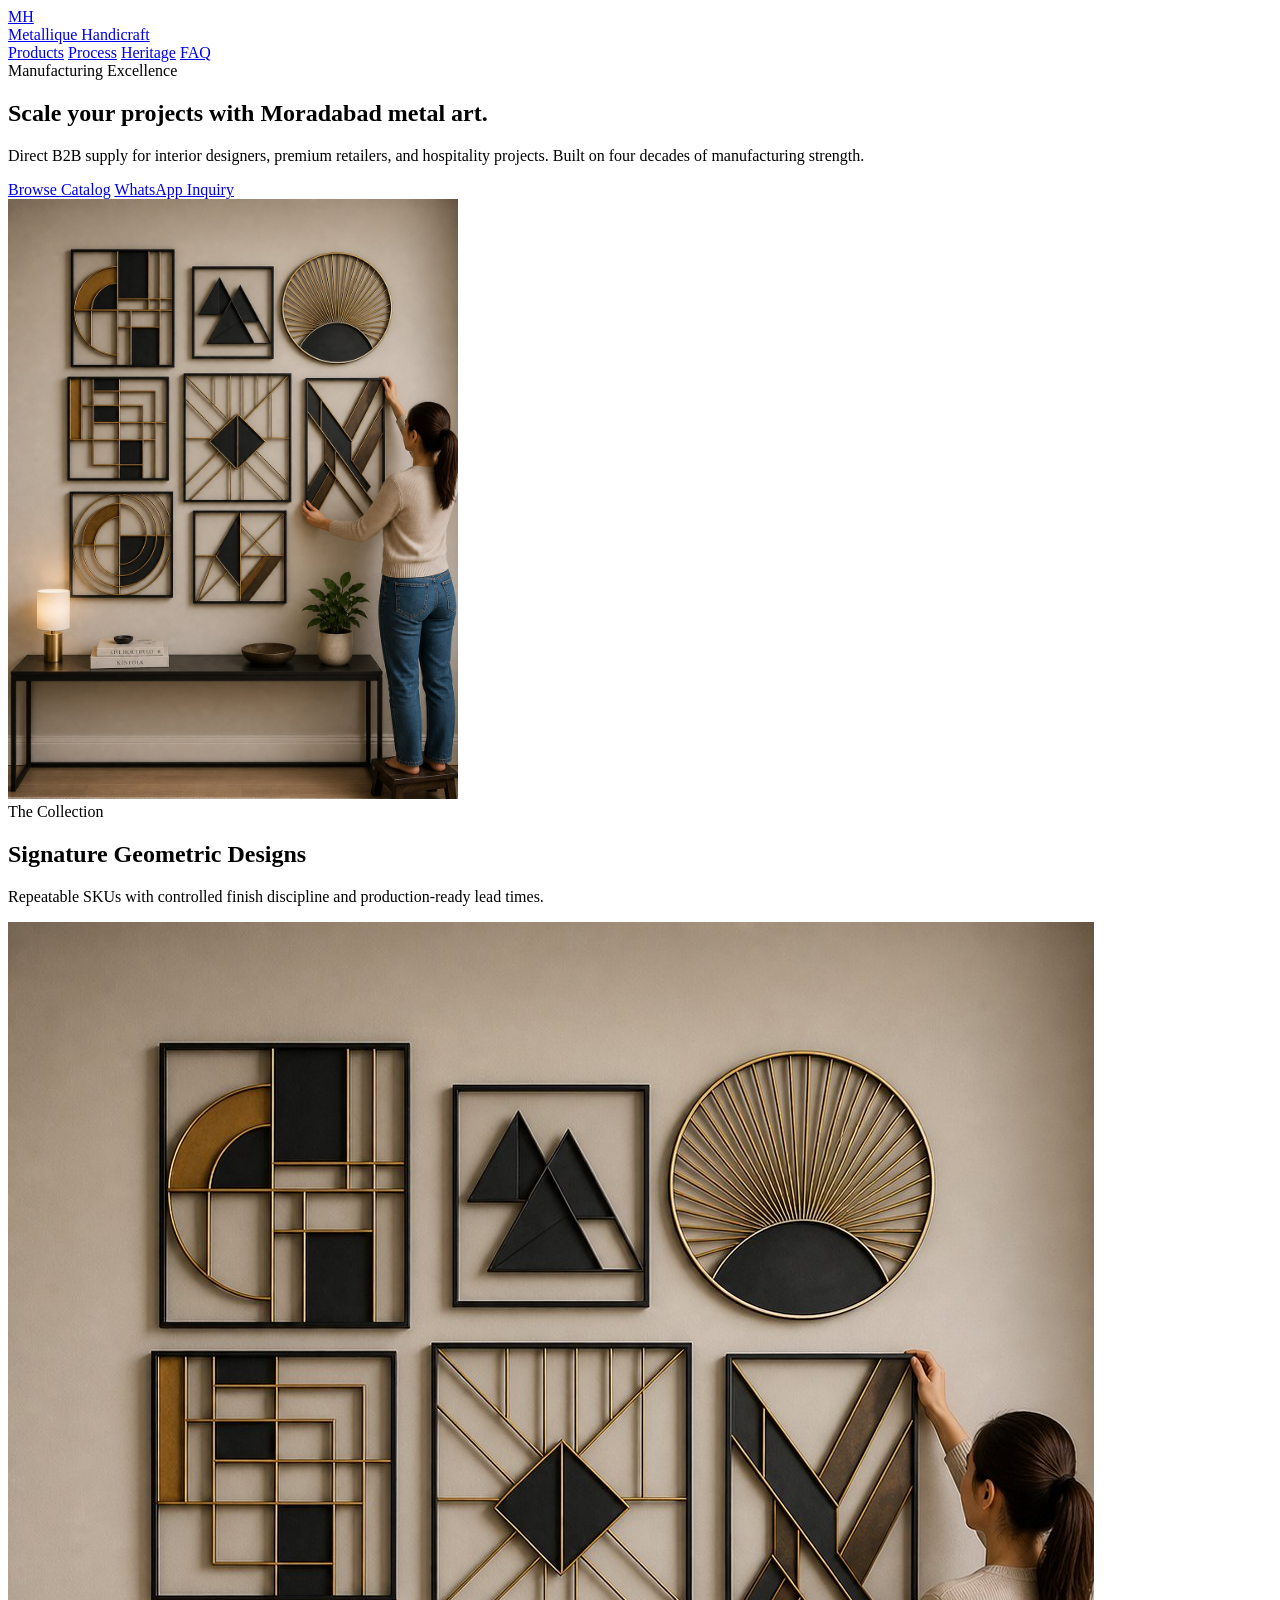
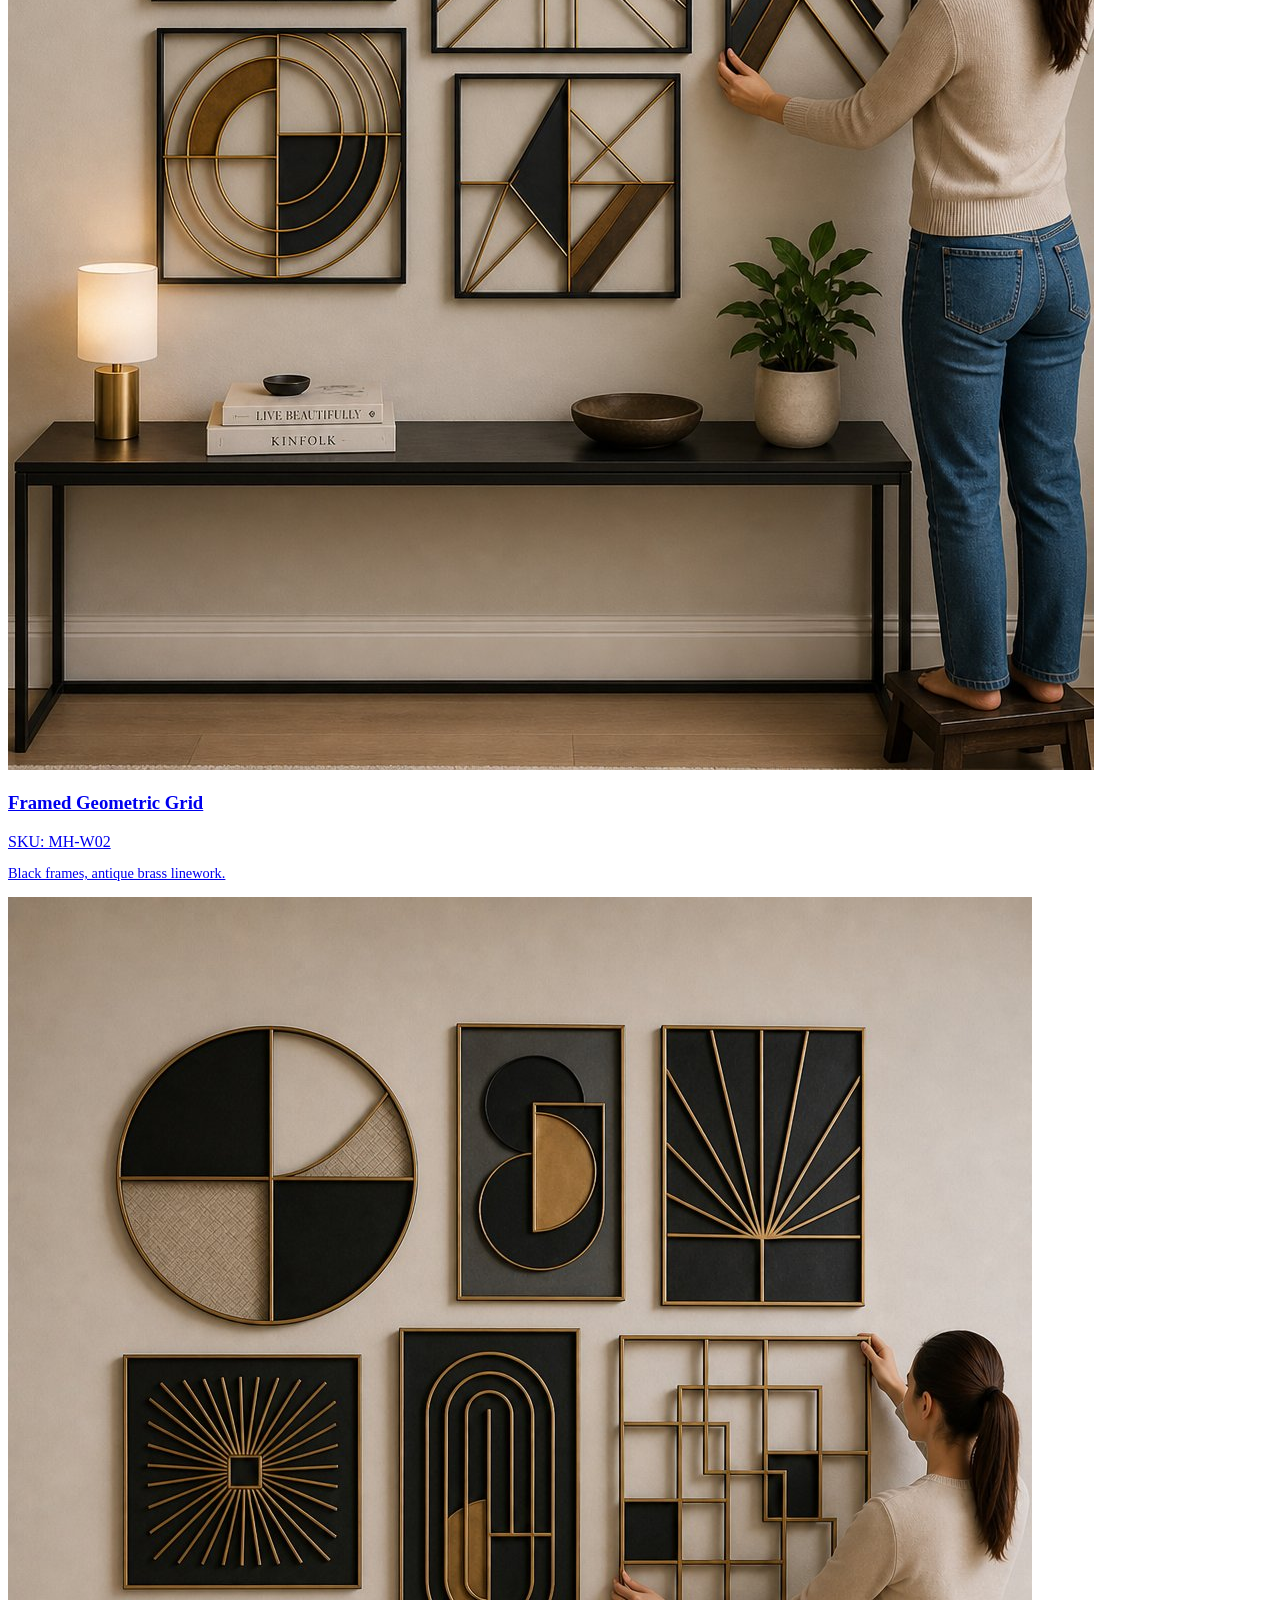
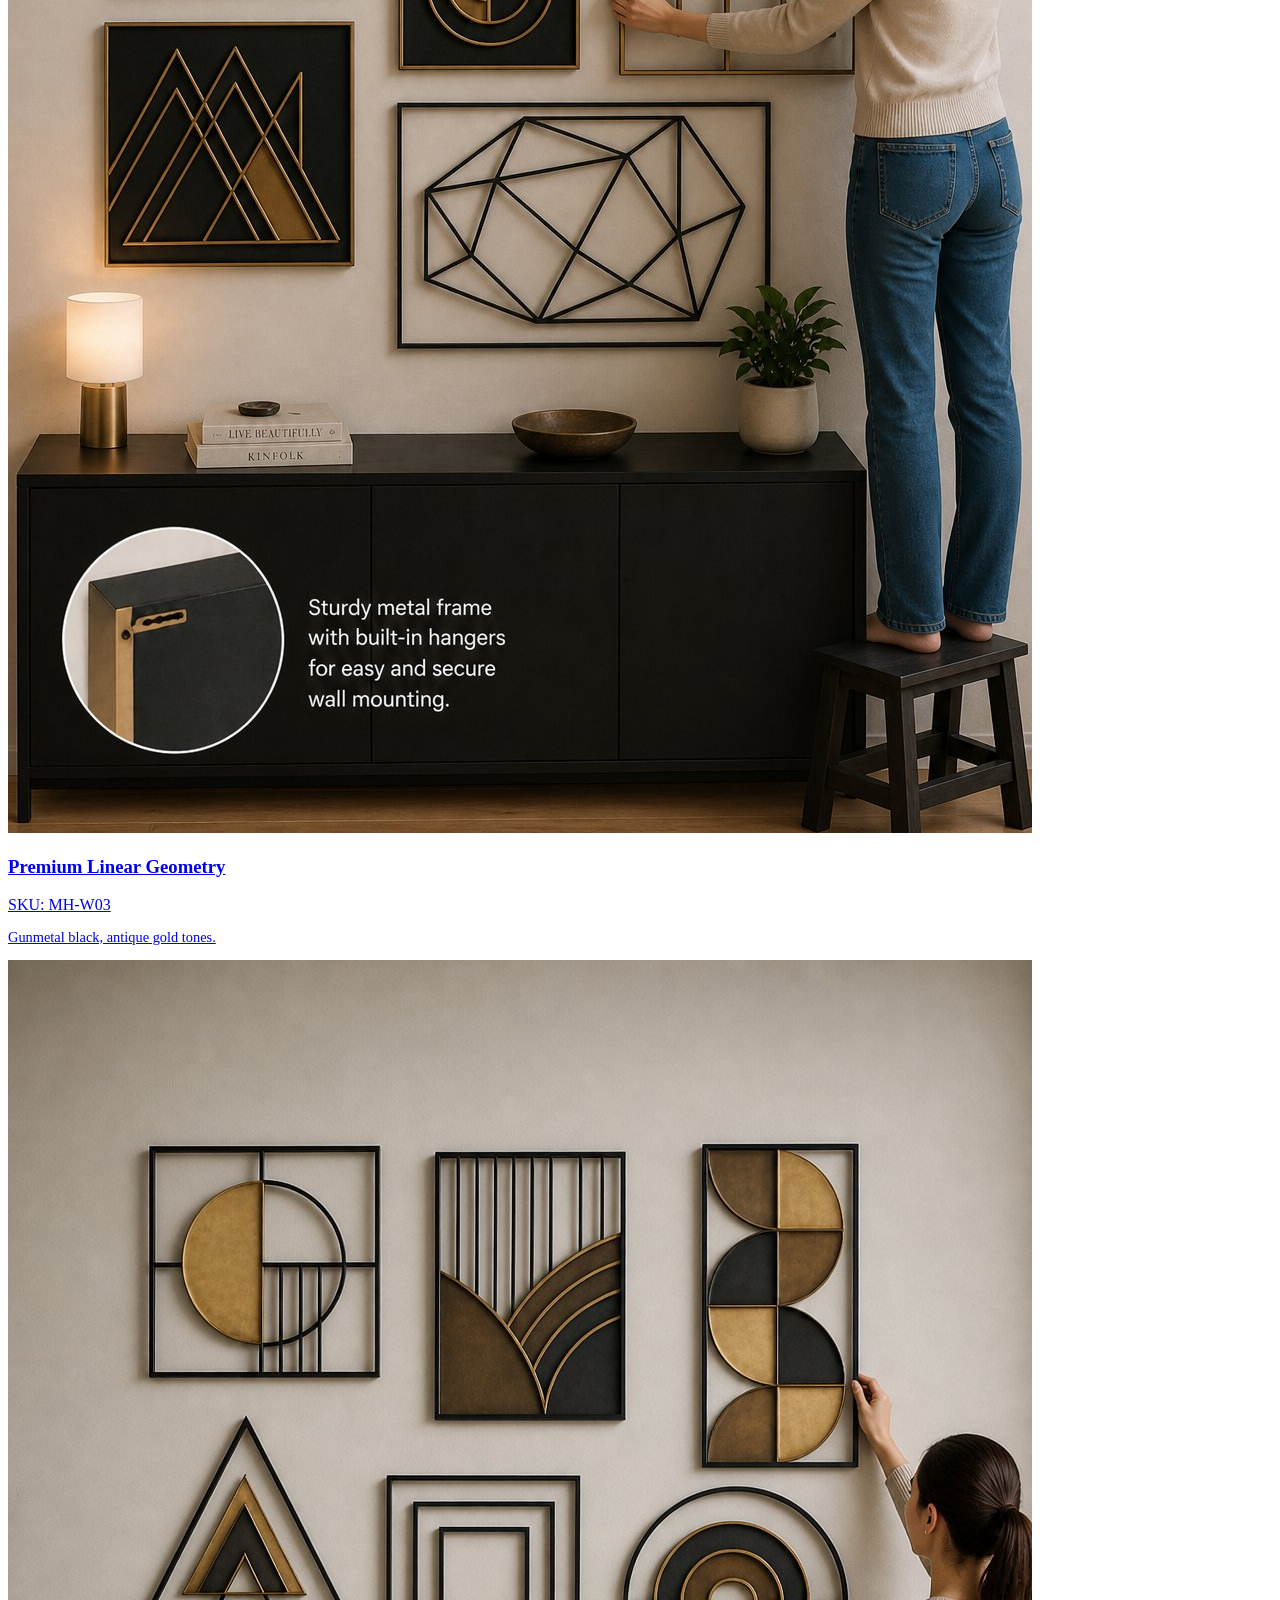
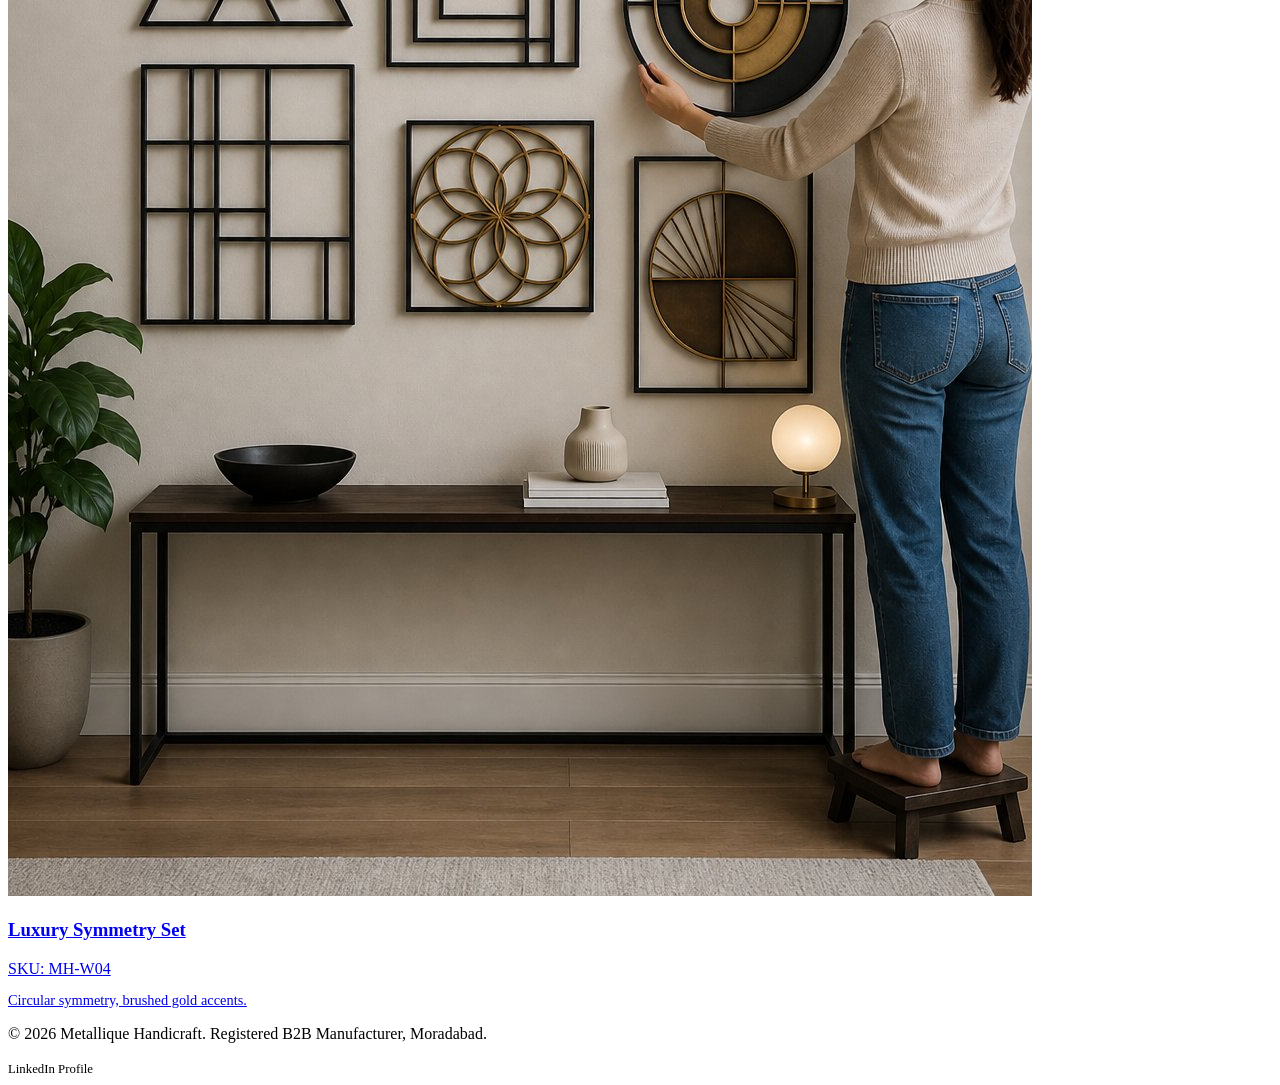
==== commit 2aea7f26: "Add files via upload" ====
--- a/index.html
+++ b/index.html
@@ -1,205 +1,94 @@
-<!doctype html>
-<html lang="en">
-  <head>
-    <meta charset="utf-8" />
-    <meta name="viewport" content="width=device-width,initial-scale=1" />
-    <title>Metallique Handicraft | Buyer Catalog</title>
-    <meta
-      name="description"
-      content="A simple buyer catalog for Metallique Handicraft: four geometric wall-art designs, Moradabad-made, with easy WhatsApp contact."
-    />
-    <link rel="stylesheet" href="./styles.css" />
-  </head>
-  <body>
-    <header class="topbar">
-      <div class="topbar-inner">
-        <div class="brand">
-          <div class="brand-mark">MH</div>
-          <div>
-            <div class="brand-name">Metallique Handicraft</div>
-            <div class="brand-sub">Moradabad-made metal wall art and decor</div>
-          </div>
-        </div>
-        <button class="menu-toggle" type="button" data-menu-toggle aria-expanded="false" aria-label="Toggle navigation">
-          <span class="menu-icon"></span>
-        </button>
-        <nav class="nav">
-          <a href="#products">Products</a>
-          <a href="#trust">Trust</a>
-          <a href="#contact">Contact</a>
-        </nav>
-      </div>
-    </header>
-
-    <main>
-      <section class="hero">
-        <div class="hero-copy reveal" data-reveal="up">
-          <p class="eyebrow">Buyer catalog</p>
-          <h1>Geometric wall art for interiors, retail, and hospitality.</h1>
-          <p class="lede">
-            Metallique Handicraft makes Moradabad-based metal wall art for feature walls, living
-            rooms, reception areas, offices, and hospitality spaces. Built on long manufacturing
-            experience, the focus stays on clean design and repeat supply.
-          </p>
-          <div class="hero-actions">
-            <a class="button button-primary" href="#products">View products</a>
-            <a
-              class="button button-secondary"
-              href="https://wa.me/917983061189?text=Hello%2C%20I%20want%20to%20know%20about%20Metallique%20Handicraft%27s%20metal%20wall%20art."
-              target="_blank"
-              rel="noreferrer"
-            >
-              WhatsApp
-            </a>
-            <a class="button button-secondary" href="mailto:metalliquehandicraft07@gmail.com?subject=Quote%20request%20for%20Metallique%20Handicraft%20wall%20art">Request quote</a>
-            <button
-              class="button button-secondary"
-              type="button"
-              data-copy="Hello, I am interested in Metallique Handicraft's metal wall art. Please share the product options, pricing, and sample details."
-            >
-              Copy inquiry
-            </button>
-          </div>
-          <div class="pill-row">
-            <span class="pill">Moradabad-made</span>
-            <span class="pill">Established manufacturing base</span>
-            <span class="pill">Domestic B2B supply</span>
-            <span class="pill">WhatsApp-first contact</span>
-          </div>
-        </div>
-
-        <div class="hero-visual reveal" data-reveal="right" data-parallax="0.02">
-          <a class="hero-tile hero-tile-large" href="./framed-geometric-grid.html">
-            <img src="./assets/product2-1.jpg" alt="Framed geometric grid" loading="eager" fetchpriority="high" />
-          </a>
-          <a class="hero-tile" href="./premium-linear-geometry.html">
-            <img src="./assets/product3-1.jpg" alt="Premium linear geometry" loading="eager" fetchpriority="high" />
-          </a>
-          <a class="hero-tile" href="./luxury-symmetry-set.html">
-            <img src="./assets/product4-1.jpg" alt="Luxury symmetry set" loading="eager" fetchpriority="high" />
-          </a>
-          <div class="hero-tile hero-tile-empty">
-            <img src="./assets/product1-outstock.png" alt="Architectural wall art reference view" loading="eager" />
+<!doctype html>
+<html lang="en">
+<head>
+  <meta charset="utf-8" />
+  <meta name="viewport" content="width=device-width,initial-scale=1" />
+  <title>Metallique Handicraft | B2B Metal Wall Art Manufacturer</title>
+  <meta name="description" content="Moradabad-made geometric metal wall art for retailers, interiors, and hospitality." />
+  <link rel="preconnect" href="https://fonts.googleapis.com">
+  <link href="https://fonts.googleapis.com/css2?family=Inter:wght@400;600;700;800&display=swap" rel="stylesheet">
+  <link rel="stylesheet" href="./styles.css" />
+</head>
+<body>
+  <header class="topbar">
+    <div class="topbar-inner">
+      <a href="/" class="brand">
+        <div class="brand-mark">MH</div>
+        <div class="brand-name">Metallique Handicraft</div>
+      </a>
+      <nav class="nav">
+        <a href="/products">Products</a>
+        <a href="/process">Process</a>
+        <a href="/heritage">Heritage</a>
+        <a href="/faq">FAQ</a>
+        <a href="/contact" class="button button-primary" style="color:white; margin-left:1.5rem;">Request Quote</a>
+      </nav>
+    </div>
+  </header>
+
+  <main>
+    <section class="hero">
+      <div class="hero-copy">
+        <span class="eyebrow">Manufacturing Excellence</span>
+        <h1>Scale your projects with Moradabad metal art.</h1>
+        <p class="lede">Direct B2B supply for interior designers, premium retailers, and hospitality projects. Built on four decades of manufacturing strength.</p>
+        <div class="hero-actions">
+          <a class="button button-primary" href="/products">Browse Catalog</a>
+          <a class="button button-secondary" href="https://wa.me/917983061189">WhatsApp Inquiry</a>
+        </div>
+      </div>
+      <div class="hero-visual">
+        <div class="image-container">
+          <img src="./assets/product2-1.jpg" alt="Framed Geometric Grid" style="height: 600px;">
+        </div>
+      </div>
+    </section>
+
+    <section class="section" id="products">
+      <div class="section-head">
+        <span class="eyebrow">The Collection</span>
+        <h2>Signature Geometric Designs</h2>
+        <p>Repeatable SKUs with controlled finish discipline and production-ready lead times.</p>
+      </div>
+
+      <div class="product-grid">
+        <a href="/framed-geometric-grid" class="product-card">
+          <div class="image-container"><img src="./assets/product2-1.jpg" alt="Framed Geometric Grid"></div>
+          <div class="product-meta">
+            <h3>Framed Geometric Grid</h3>
+            <span class="sku">SKU: MH-W02</span>
           </div>
-        </div>
-      </section>
-
-      <section class="band band-tight reveal" id="trust" data-reveal="up">
-        <div class="status-row">
-          <div class="status reveal" data-reveal="up">
-            <strong>Made for</strong>
-            <span>Interiors, retailers, real estate projects, hospitality spaces, and gifting buyers.</span>
-          </div>
-          <div class="status reveal" data-reveal="up">
-            <strong>Product style</strong>
-            <span>Modern geometric wall art with black, gold, charcoal, and brass tones.</span>
-          </div>
-          <div class="status reveal" data-reveal="up">
-            <strong>Buyer comfort</strong>
-            <span>Clear size, finish, and use-case information before you ask for a quote.</span>
-          </div>
-        </div>
-      </section>
-
-      <section class="section" id="products">
-        <div class="section-head reveal" data-reveal="up">
-          <p class="eyebrow">Products</p>
-          <h2>Four designs, shown simply.</h2>
-          <p>Tap a design to see more images, sizes, price notes, and contact options.</p>
-        </div>
-
-        <div class="product-grid">
-          <a class="product-card product-link reveal" data-reveal="up" href="./architectural-circle-arch-set.html">
-            <img src="./assets/product1-outstock.png" alt="Architectural circle-and-arch set reference view" />
-            <div class="product-copy">
-              <h3>Architectural circle-and-arch set</h3>
-              <p>Currently out of stock. Keep this page as a reference for the form and finish.</p>
-              <span>Open details for out-of-stock note</span>
-            </div>
-          </a>
-          <a class="product-card product-link reveal" data-reveal="up" href="./framed-geometric-grid.html">
-            <img src="./assets/product2-1.jpg" alt="Framed geometric grid wall art" />
-            <div class="product-copy">
-              <h3>Framed geometric grid</h3>
-              <p>Overall footprint around 72 x 78 in. Black frames, antique brass linework, warm sand and charcoal infill.</p>
-              <span>Open details for more images and quote</span>
-            </div>
-          </a>
-          <a class="product-card product-link reveal" data-reveal="up" href="./premium-linear-geometry.html">
-            <img src="./assets/product3-1.jpg" alt="Premium linear geometry wall art" />
-            <div class="product-copy">
-              <h3>Premium linear geometry</h3>
-              <p>Overall footprint around 72 x 84 in. Gunmetal black, antique gold, soft charcoal, textured beige.</p>
-              <span>Open details for more images and quote</span>
-            </div>
-          </a>
-          <a class="product-card product-link reveal" data-reveal="up" href="./luxury-symmetry-set.html">
-            <img src="./assets/product4-1.jpg" alt="Luxury symmetry wall set" />
-            <div class="product-copy">
-              <h3>Luxury symmetry set</h3>
-              <p>Overall footprint around 72 x 84 in. Black frames, brushed gold strokes, muted bronze blocks.</p>
-              <span>Open details for more images and quote</span>
-            </div>
-          </a>
-        </div>
-      </section>
-
-      <section class="section section-alt">
-        <div class="section-head reveal" data-reveal="up">
-          <p class="eyebrow">Where it fits</p>
-          <h2>Easy to place in a real space.</h2>
-          <p>These are statement pieces for walls that need impact without too much explanation.</p>
-        </div>
-        <div class="section-grid">
-          <div class="page-panel reveal" data-reveal="up">
-            <strong>Residential</strong>
-            <p>Living rooms, dining walls, entry walls, and home offices.</p>
-          </div>
-          <div class="page-panel reveal" data-reveal="up">
-            <strong>Commercial</strong>
-            <p>Reception areas, meeting rooms, cafes, showrooms, and boutique hospitality.</p>
-          </div>
-        </div>
-      </section>
-
-      <section class="section section-alt" id="contact">
-        <div class="section-head reveal" data-reveal="up">
-          <p class="eyebrow">Contact</p>
-          <h2>Ask for a sample or a quote.</h2>
-          <p>Contact should be quick: WhatsApp first, then email or inquiry if needed.</p>
-        </div>
-        <div class="contact-actions home-contact-actions">
-          <a class="button button-primary" href="https://wa.me/917983061189?text=Hello%2C%20I%20want%20to%20know%20about%20Metallique%20Handicraft%27s%20metal%20wall%20art." target="_blank" rel="noreferrer">WhatsApp</a>
-          <a class="button button-secondary" href="mailto:metalliquehandicraft07@gmail.com?subject=Metallique%20Handicraft%20quote%20request">Email</a>
-          <a class="button button-secondary" href="https://www.linkedin.com/in/mohd-bashar-39a122253/" target="_blank" rel="noreferrer">LinkedIn</a>
-        </div>
-        <div class="section-grid">
-          <div class="page-panel reveal" data-reveal="up">
-            <strong>WhatsApp</strong>
-            <p><a href="https://wa.me/917983061189?text=Hello%2C%20I%20want%20to%20know%20about%20Metallique%20Handicraft%27s%20metal%20wall%20art." target="_blank" rel="noreferrer">Tap to message us</a></p>
-            <p><a href="tel:+917983061189">+91 7983061189</a></p>
+          <p style="color:var(--muted); font-size:0.9rem;">Black frames, antique brass linework.</p>
+        </a>
+
+        <a href="/premium-linear-geometry" class="product-card">
+          <div class="image-container"><img src="./assets/product3-1.jpg" alt="Premium Linear Geometry"></div>
+          <div class="product-meta">
+            <h3>Premium Linear Geometry</h3>
+            <span class="sku">SKU: MH-W03</span>
           </div>
-          <div class="page-panel reveal" data-reveal="up">
-            <strong>Email</strong>
-            <p><a href="mailto:metalliquehandicraft07@gmail.com?subject=Metallique%20Handicraft%20quote%20request">metalliquehandicraft07@gmail.com</a></p>
+          <p style="color:var(--muted); font-size:0.9rem;">Gunmetal black, antique gold tones.</p>
+        </a>
+
+        <a href="/luxury-symmetry-set" class="product-card">
+          <div class="image-container"><img src="./assets/product4-1.jpg" alt="Luxury Symmetry Set"></div>
+          <div class="product-meta">
+            <h3>Luxury Symmetry Set</h3>
+            <span class="sku">SKU: MH-W04</span>
           </div>
-          <div class="page-panel reveal" data-reveal="up">
-            <strong>LinkedIn</strong>
-            <p><a href="https://www.linkedin.com/in/mohd-bashar-39a122253/" target="_blank" rel="noreferrer">mohd-bashar-39a122253</a></p>
-          </div>
-          <div class="page-panel reveal" data-reveal="up">
-            <strong>Next step</strong>
-            <p><a href="https://wa.me/917983061189?text=Hello%2C%20please%20share%20pricing%20and%20sample%20details%20for%20Metallique%20Handicraft." target="_blank" rel="noreferrer">Send a WhatsApp message</a> or request pricing by email.</p>
-          </div>
-        </div>
-      </section>
-    </main>
-
-    <footer class="footer">
-      <span>Metallique Handicraft</span>
-      <span>Buyer catalog for domestic B2B customers</span>
-    </footer>
-
-    <script src="./script.js"></script>
-  </body>
-</html>
+          <p style="color:var(--muted); font-size:0.9rem;">Circular symmetry, brushed gold accents.</p>
+        </a>
+      </div>
+    </section>
+  </main>
+
+  <footer class="footer">
+    <p>&copy; 2026 Metallique Handicraft. Registered B2B Manufacturer, Moradabad.</p>
+    <div style="margin-top:1rem;">
+      <a href="https://www.linkedin.com/in/mohd-bashar-39a122253/" style="color:var(--muted); text-decoration:none; font-size:0.8rem;">LinkedIn Profile</a>
+    </div>
+  </footer>
+
+  <script src="./script.js"></script>
+</body>
+</html>
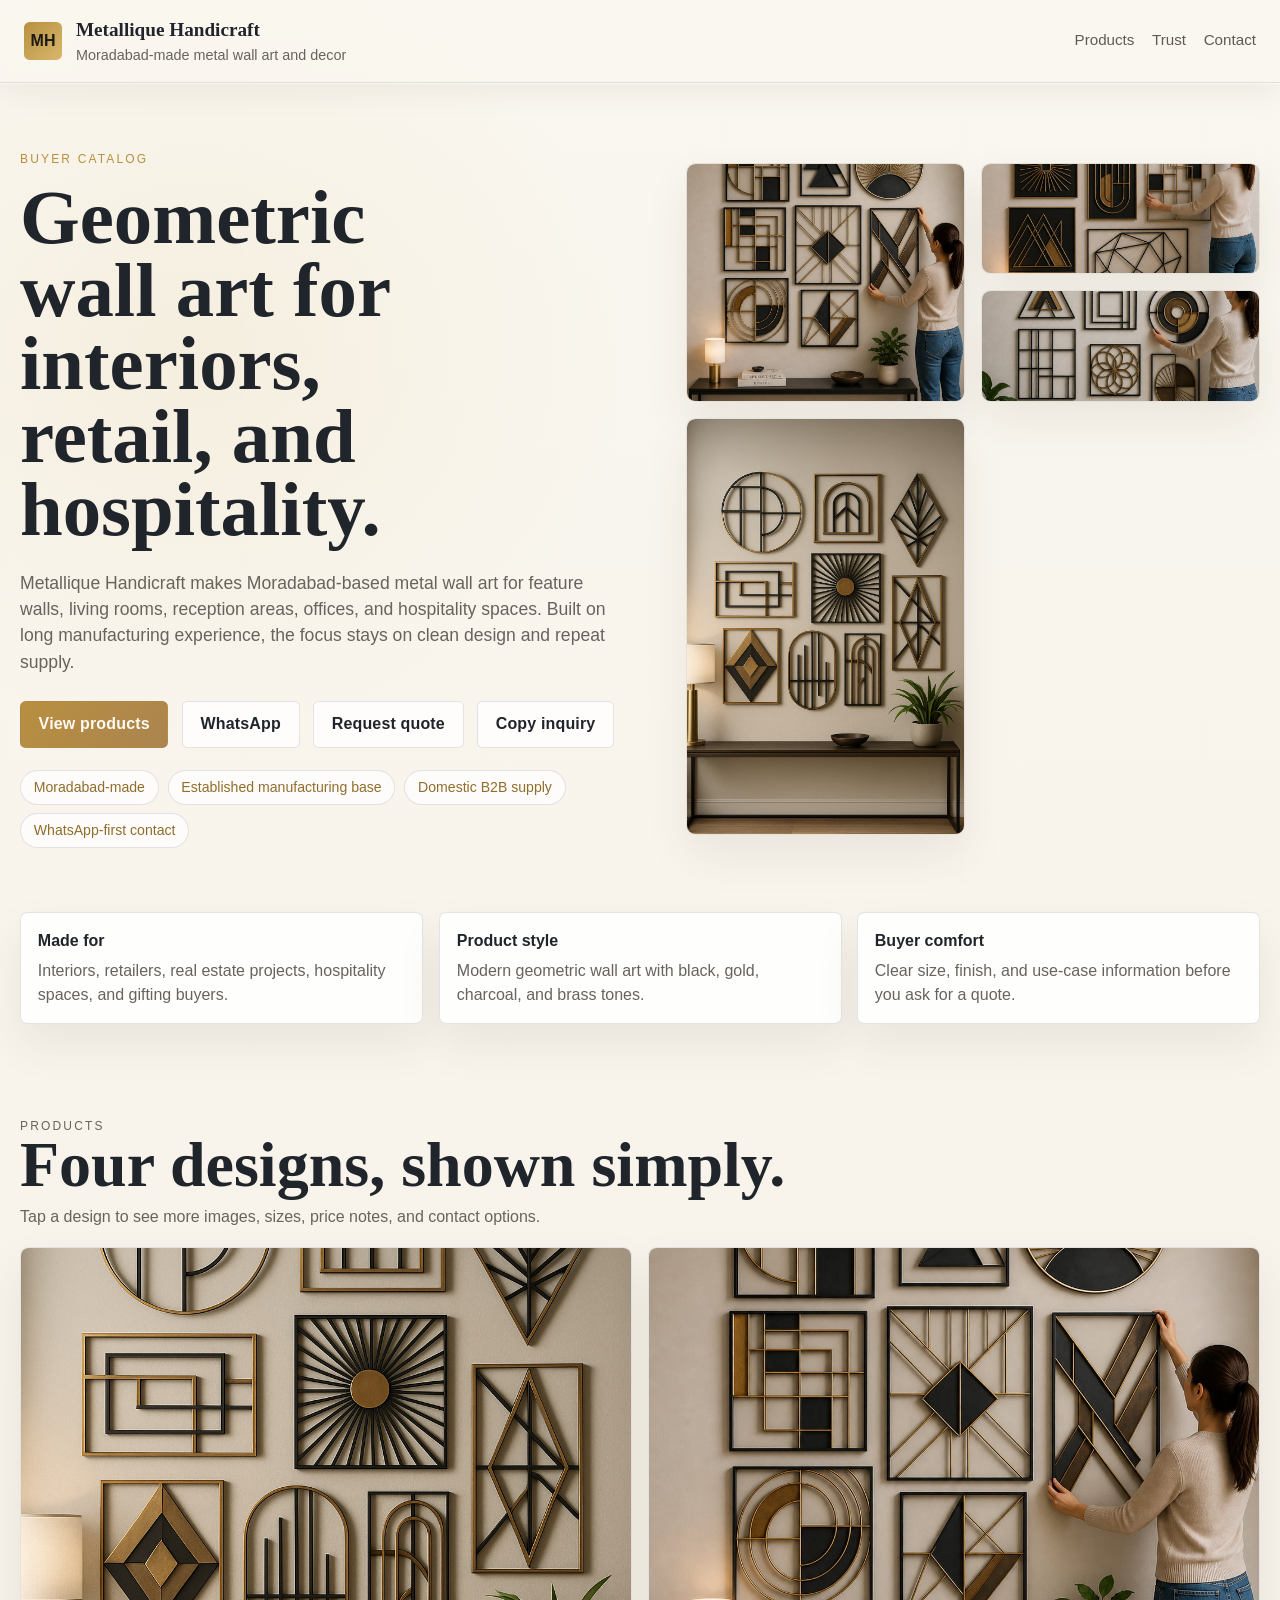
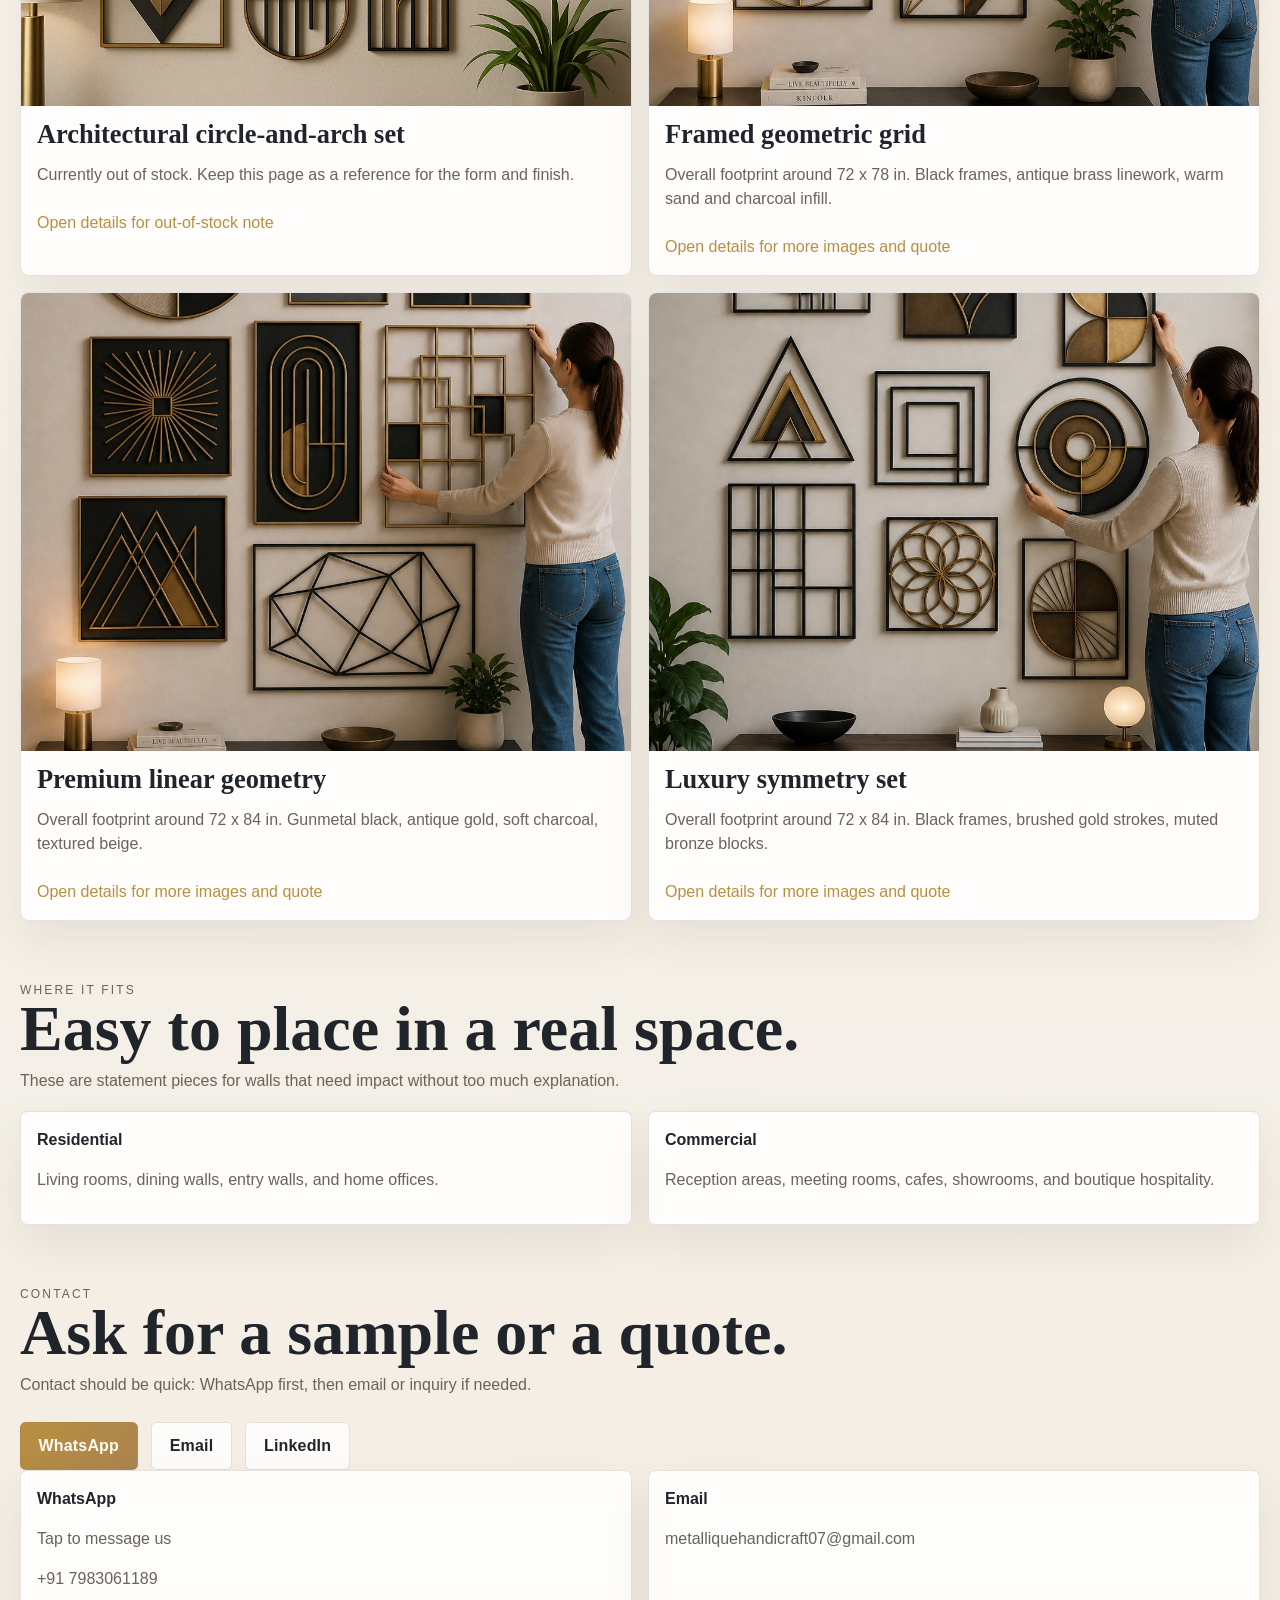
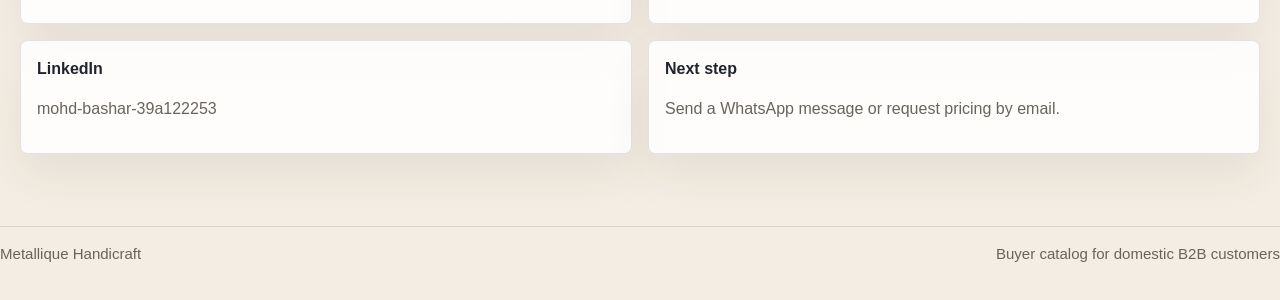
==== commit f54de07e: "Add files via upload" ====
--- a/index.html
+++ b/index.html
@@ -1,94 +1,205 @@
-<!doctype html>
-<html lang="en">
-<head>
-  <meta charset="utf-8" />
-  <meta name="viewport" content="width=device-width,initial-scale=1" />
-  <title>Metallique Handicraft | B2B Metal Wall Art Manufacturer</title>
-  <meta name="description" content="Moradabad-made geometric metal wall art for retailers, interiors, and hospitality." />
-  <link rel="preconnect" href="https://fonts.googleapis.com">
-  <link href="https://fonts.googleapis.com/css2?family=Inter:wght@400;600;700;800&display=swap" rel="stylesheet">
-  <link rel="stylesheet" href="./styles.css" />
-</head>
-<body>
-  <header class="topbar">
-    <div class="topbar-inner">
-      <a href="/" class="brand">
-        <div class="brand-mark">MH</div>
-        <div class="brand-name">Metallique Handicraft</div>
-      </a>
-      <nav class="nav">
-        <a href="/products">Products</a>
-        <a href="/process">Process</a>
-        <a href="/heritage">Heritage</a>
-        <a href="/faq">FAQ</a>
-        <a href="/contact" class="button button-primary" style="color:white; margin-left:1.5rem;">Request Quote</a>
-      </nav>
-    </div>
-  </header>
-
-  <main>
-    <section class="hero">
-      <div class="hero-copy">
-        <span class="eyebrow">Manufacturing Excellence</span>
-        <h1>Scale your projects with Moradabad metal art.</h1>
-        <p class="lede">Direct B2B supply for interior designers, premium retailers, and hospitality projects. Built on four decades of manufacturing strength.</p>
-        <div class="hero-actions">
-          <a class="button button-primary" href="/products">Browse Catalog</a>
-          <a class="button button-secondary" href="https://wa.me/917983061189">WhatsApp Inquiry</a>
+<!doctype html>
+<html lang="en">
+  <head>
+    <meta charset="utf-8" />
+    <meta name="viewport" content="width=device-width,initial-scale=1" />
+    <title>Metallique Handicraft | Buyer Catalog</title>
+    <meta
+      name="description"
+      content="A simple buyer catalog for Metallique Handicraft: four geometric wall-art designs, Moradabad-made, with easy WhatsApp contact."
+    />
+    <link rel="stylesheet" href="./styles.css" />
+  </head>
+  <body>
+    <header class="topbar">
+      <div class="topbar-inner">
+        <div class="brand">
+          <div class="brand-mark">MH</div>
+          <div>
+            <div class="brand-name">Metallique Handicraft</div>
+            <div class="brand-sub">Moradabad-made metal wall art and decor</div>
+          </div>
+        </div>
+        <button class="menu-toggle" type="button" data-menu-toggle aria-expanded="false" aria-label="Toggle navigation">
+          <span class="menu-icon"></span>
+        </button>
+        <nav class="nav">
+          <a href="#products">Products</a>
+          <a href="#trust">Trust</a>
+          <a href="#contact">Contact</a>
+        </nav>
+      </div>
+    </header>
+
+    <main>
+      <section class="hero">
+        <div class="hero-copy reveal" data-reveal="up">
+          <p class="eyebrow">Buyer catalog</p>
+          <h1>Geometric wall art for interiors, retail, and hospitality.</h1>
+          <p class="lede">
+            Metallique Handicraft makes Moradabad-based metal wall art for feature walls, living
+            rooms, reception areas, offices, and hospitality spaces. Built on long manufacturing
+            experience, the focus stays on clean design and repeat supply.
+          </p>
+          <div class="hero-actions">
+            <a class="button button-primary" href="#products">View products</a>
+            <a
+              class="button button-secondary"
+              href="https://wa.me/917983061189?text=Hello%2C%20I%20want%20to%20know%20about%20Metallique%20Handicraft%27s%20metal%20wall%20art."
+              target="_blank"
+              rel="noreferrer"
+            >
+              WhatsApp
+            </a>
+            <a class="button button-secondary" href="mailto:metalliquehandicraft07@gmail.com?subject=Quote%20request%20for%20Metallique%20Handicraft%20wall%20art">Request quote</a>
+            <button
+              class="button button-secondary"
+              type="button"
+              data-copy="Hello, I am interested in Metallique Handicraft's metal wall art. Please share the product options, pricing, and sample details."
+            >
+              Copy inquiry
+            </button>
+          </div>
+          <div class="pill-row">
+            <span class="pill">Moradabad-made</span>
+            <span class="pill">Established manufacturing base</span>
+            <span class="pill">Domestic B2B supply</span>
+            <span class="pill">WhatsApp-first contact</span>
+          </div>
+        </div>
+
+        <div class="hero-visual reveal" data-reveal="right" data-parallax="0.02">
+          <a class="hero-tile hero-tile-large" href="./framed-geometric-grid.html">
+            <img src="./assets/product2-1.jpg" alt="Framed geometric grid" loading="eager" fetchpriority="high" />
+          </a>
+          <a class="hero-tile" href="./premium-linear-geometry.html">
+            <img src="./assets/product3-1.jpg" alt="Premium linear geometry" loading="eager" fetchpriority="high" />
+          </a>
+          <a class="hero-tile" href="./luxury-symmetry-set.html">
+            <img src="./assets/product4-1.jpg" alt="Luxury symmetry set" loading="eager" fetchpriority="high" />
+          </a>
+          <div class="hero-tile hero-tile-empty">
+            <img src="./assets/product1-outstock.png" alt="Architectural wall art reference view" loading="eager" />
+          </div>
         </div>
-      </div>
-      <div class="hero-visual">
-        <div class="image-container">
-          <img src="./assets/product2-1.jpg" alt="Framed Geometric Grid" style="height: 600px;">
+      </section>
+
+      <section class="band band-tight reveal" id="trust" data-reveal="up">
+        <div class="status-row">
+          <div class="status reveal" data-reveal="up">
+            <strong>Made for</strong>
+            <span>Interiors, retailers, real estate projects, hospitality spaces, and gifting buyers.</span>
+          </div>
+          <div class="status reveal" data-reveal="up">
+            <strong>Product style</strong>
+            <span>Modern geometric wall art with black, gold, charcoal, and brass tones.</span>
+          </div>
+          <div class="status reveal" data-reveal="up">
+            <strong>Buyer comfort</strong>
+            <span>Clear size, finish, and use-case information before you ask for a quote.</span>
+          </div>
+        </div>
+      </section>
+
+      <section class="section" id="products">
+        <div class="section-head reveal" data-reveal="up">
+          <p class="eyebrow">Products</p>
+          <h2>Four designs, shown simply.</h2>
+          <p>Tap a design to see more images, sizes, price notes, and contact options.</p>
+        </div>
+
+        <div class="product-grid">
+          <a class="product-card product-link reveal" data-reveal="up" href="./architectural-circle-arch-set.html">
+            <img src="./assets/product1-outstock.png" alt="Architectural circle-and-arch set reference view" />
+            <div class="product-copy">
+              <h3>Architectural circle-and-arch set</h3>
+              <p>Currently out of stock. Keep this page as a reference for the form and finish.</p>
+              <span>Open details for out-of-stock note</span>
+            </div>
+          </a>
+          <a class="product-card product-link reveal" data-reveal="up" href="./framed-geometric-grid.html">
+            <img src="./assets/product2-1.jpg" alt="Framed geometric grid wall art" />
+            <div class="product-copy">
+              <h3>Framed geometric grid</h3>
+              <p>Overall footprint around 72 x 78 in. Black frames, antique brass linework, warm sand and charcoal infill.</p>
+              <span>Open details for more images and quote</span>
+            </div>
+          </a>
+          <a class="product-card product-link reveal" data-reveal="up" href="./premium-linear-geometry.html">
+            <img src="./assets/product3-1.jpg" alt="Premium linear geometry wall art" />
+            <div class="product-copy">
+              <h3>Premium linear geometry</h3>
+              <p>Overall footprint around 72 x 84 in. Gunmetal black, antique gold, soft charcoal, textured beige.</p>
+              <span>Open details for more images and quote</span>
+            </div>
+          </a>
+          <a class="product-card product-link reveal" data-reveal="up" href="./luxury-symmetry-set.html">
+            <img src="./assets/product4-1.jpg" alt="Luxury symmetry wall set" />
+            <div class="product-copy">
+              <h3>Luxury symmetry set</h3>
+              <p>Overall footprint around 72 x 84 in. Black frames, brushed gold strokes, muted bronze blocks.</p>
+              <span>Open details for more images and quote</span>
+            </div>
+          </a>
+        </div>
+      </section>
+
+      <section class="section section-alt">
+        <div class="section-head reveal" data-reveal="up">
+          <p class="eyebrow">Where it fits</p>
+          <h2>Easy to place in a real space.</h2>
+          <p>These are statement pieces for walls that need impact without too much explanation.</p>
+        </div>
+        <div class="section-grid">
+          <div class="page-panel reveal" data-reveal="up">
+            <strong>Residential</strong>
+            <p>Living rooms, dining walls, entry walls, and home offices.</p>
+          </div>
+          <div class="page-panel reveal" data-reveal="up">
+            <strong>Commercial</strong>
+            <p>Reception areas, meeting rooms, cafes, showrooms, and boutique hospitality.</p>
+          </div>
+        </div>
+      </section>
+
+      <section class="section section-alt" id="contact">
+        <div class="section-head reveal" data-reveal="up">
+          <p class="eyebrow">Contact</p>
+          <h2>Ask for a sample or a quote.</h2>
+          <p>Contact should be quick: WhatsApp first, then email or inquiry if needed.</p>
         </div>
-      </div>
-    </section>
-
-    <section class="section" id="products">
-      <div class="section-head">
-        <span class="eyebrow">The Collection</span>
-        <h2>Signature Geometric Designs</h2>
-        <p>Repeatable SKUs with controlled finish discipline and production-ready lead times.</p>
-      </div>
-
-      <div class="product-grid">
-        <a href="/framed-geometric-grid" class="product-card">
-          <div class="image-container"><img src="./assets/product2-1.jpg" alt="Framed Geometric Grid"></div>
-          <div class="product-meta">
-            <h3>Framed Geometric Grid</h3>
-            <span class="sku">SKU: MH-W02</span>
-          </div>
-          <p style="color:var(--muted); font-size:0.9rem;">Black frames, antique brass linework.</p>
-        </a>
-
-        <a href="/premium-linear-geometry" class="product-card">
-          <div class="image-container"><img src="./assets/product3-1.jpg" alt="Premium Linear Geometry"></div>
-          <div class="product-meta">
-            <h3>Premium Linear Geometry</h3>
-            <span class="sku">SKU: MH-W03</span>
-          </div>
-          <p style="color:var(--muted); font-size:0.9rem;">Gunmetal black, antique gold tones.</p>
-        </a>
-
-        <a href="/luxury-symmetry-set" class="product-card">
-          <div class="image-container"><img src="./assets/product4-1.jpg" alt="Luxury Symmetry Set"></div>
-          <div class="product-meta">
-            <h3>Luxury Symmetry Set</h3>
-            <span class="sku">SKU: MH-W04</span>
-          </div>
-          <p style="color:var(--muted); font-size:0.9rem;">Circular symmetry, brushed gold accents.</p>
-        </a>
-      </div>
-    </section>
-  </main>
-
-  <footer class="footer">
-    <p>&copy; 2026 Metallique Handicraft. Registered B2B Manufacturer, Moradabad.</p>
-    <div style="margin-top:1rem;">
-      <a href="https://www.linkedin.com/in/mohd-bashar-39a122253/" style="color:var(--muted); text-decoration:none; font-size:0.8rem;">LinkedIn Profile</a>
-    </div>
-  </footer>
-
-  <script src="./script.js"></script>
-</body>
-</html>+        <div class="contact-actions home-contact-actions">
+          <a class="button button-primary" href="https://wa.me/917983061189?text=Hello%2C%20I%20want%20to%20know%20about%20Metallique%20Handicraft%27s%20metal%20wall%20art." target="_blank" rel="noreferrer">WhatsApp</a>
+          <a class="button button-secondary" href="mailto:metalliquehandicraft07@gmail.com?subject=Metallique%20Handicraft%20quote%20request">Email</a>
+          <a class="button button-secondary" href="https://www.linkedin.com/in/mohd-bashar-39a122253/" target="_blank" rel="noreferrer">LinkedIn</a>
+        </div>
+        <div class="section-grid">
+          <div class="page-panel reveal" data-reveal="up">
+            <strong>WhatsApp</strong>
+            <p><a href="https://wa.me/917983061189?text=Hello%2C%20I%20want%20to%20know%20about%20Metallique%20Handicraft%27s%20metal%20wall%20art." target="_blank" rel="noreferrer">Tap to message us</a></p>
+            <p><a href="tel:+917983061189">+91 7983061189</a></p>
+          </div>
+          <div class="page-panel reveal" data-reveal="up">
+            <strong>Email</strong>
+            <p><a href="mailto:metalliquehandicraft07@gmail.com?subject=Metallique%20Handicraft%20quote%20request">metalliquehandicraft07@gmail.com</a></p>
+          </div>
+          <div class="page-panel reveal" data-reveal="up">
+            <strong>LinkedIn</strong>
+            <p><a href="https://www.linkedin.com/in/mohd-bashar-39a122253/" target="_blank" rel="noreferrer">mohd-bashar-39a122253</a></p>
+          </div>
+          <div class="page-panel reveal" data-reveal="up">
+            <strong>Next step</strong>
+            <p><a href="https://wa.me/917983061189?text=Hello%2C%20please%20share%20pricing%20and%20sample%20details%20for%20Metallique%20Handicraft." target="_blank" rel="noreferrer">Send a WhatsApp message</a> or request pricing by email.</p>
+          </div>
+        </div>
+      </section>
+    </main>
+
+    <footer class="footer">
+      <span>Metallique Handicraft</span>
+      <span>Buyer catalog for domestic B2B customers</span>
+    </footer>
+
+    <script src="./script.js"></script>
+  </body>
+</html>
--- a/styles.css
+++ b/styles.css
@@ -0,0 +1,1175 @@
+:root {
+  --bg: #faf7f0;
+  --bg-soft: #f3ede3;
+  --panel: #fffaf2;
+  --panel-2: #f8f2e7;
+  --text: #20242b;
+  --muted: #68635c;
+  --line: rgba(32, 36, 43, 0.12);
+  --gold: #b88f3f;
+  --gold-2: #d8b86d;
+  --sage: #8aa79a;
+  --shadow: 0 20px 45px rgba(59, 46, 20, 0.08);
+}
+
+* {
+  box-sizing: border-box;
+}
+
+html {
+  scroll-behavior: smooth;
+  color-scheme: light;
+}
+
+body {
+  margin: 0;
+  background:
+    radial-gradient(1200px 800px at 80% -20%, rgba(184, 143, 63, 0.12), transparent 58%),
+    radial-gradient(800px 700px at 15% 10%, rgba(216, 184, 109, 0.12), transparent 55%),
+    linear-gradient(180deg, #faf7f0 0%, #f3ede3 100%);
+  color: var(--text);
+  font-family: "Avenir Next", "Segoe UI", "Helvetica Neue", sans-serif;
+  line-height: 1.5;
+  overflow-x: hidden;
+  position: relative;
+}
+
+@media (prefers-reduced-motion: reduce) {
+  html {
+    scroll-behavior: auto;
+  }
+
+  *,
+  *::before,
+  *::after {
+    animation-duration: 0.01ms !important;
+    animation-iteration-count: 1 !important;
+    transition-duration: 0.01ms !important;
+    scroll-behavior: auto !important;
+  }
+}
+
+body::before {
+  content: "";
+  position: fixed;
+  inset: 0;
+  pointer-events: none;
+  background-image:
+    linear-gradient(rgba(32, 36, 43, 0.025) 1px, transparent 1px),
+    linear-gradient(90deg, rgba(32, 36, 43, 0.015) 1px, transparent 1px);
+  background-size: 100% 100%, 240px 240px;
+  opacity: 0.28;
+}
+
+a {
+  color: inherit;
+  text-decoration: none;
+}
+
+button,
+input,
+textarea,
+select {
+  font: inherit;
+}
+
+button,
+a,
+.product-link,
+.kit-card,
+.product-card,
+.page-panel,
+.status,
+.contact-form,
+.timeline-item,
+.faq-item,
+.process-item,
+.button {
+  transition:
+    transform 180ms ease,
+    border-color 180ms ease,
+    box-shadow 180ms ease,
+    background-color 180ms ease,
+    color 180ms ease;
+}
+
+a:focus-visible,
+button:focus-visible,
+input:focus-visible,
+textarea:focus-visible,
+select:focus-visible {
+  outline: 2px solid var(--gold-2);
+  outline-offset: 3px;
+}
+
+.topbar {
+  position: sticky;
+  top: 0;
+  z-index: 20;
+  background: rgba(250, 247, 240, 0.82);
+  backdrop-filter: blur(16px);
+  border-bottom: 1px solid var(--line);
+  box-shadow: 0 1px 0 rgba(255, 255, 255, 0.6), 0 10px 30px rgba(56, 42, 17, 0.06);
+}
+
+.topbar-inner {
+  max-width: 1320px;
+  width: 100%;
+  margin: 0 auto;
+  display: flex;
+  justify-content: space-between;
+  align-items: center;
+  gap: 1rem;
+  padding: 1rem 1.5rem;
+}
+
+.brand {
+  display: flex;
+  align-items: center;
+  gap: 0.85rem;
+  min-width: 0;
+}
+
+.brand-mark {
+  width: 2.4rem;
+  height: 2.4rem;
+  display: grid;
+  place-items: center;
+  border-radius: 0.35rem;
+  background: linear-gradient(135deg, var(--gold), var(--gold-2));
+  color: #1d1a13;
+  font-weight: 800;
+  letter-spacing: 0.02em;
+}
+
+.brand-name {
+  font-family: "Cormorant Garamond", "Georgia", serif;
+  font-size: 1.2rem;
+  font-weight: 700;
+}
+
+.brand-sub {
+  color: var(--muted);
+  font-size: 0.9rem;
+}
+
+.menu-toggle {
+  display: none;
+  align-items: center;
+  justify-content: center;
+  width: 2.75rem;
+  height: 2.75rem;
+  border-radius: 0.35rem;
+  border: 1px solid var(--line);
+  background: rgba(255, 255, 255, 0.72);
+  color: var(--text);
+  cursor: pointer;
+}
+
+.menu-icon,
+.menu-icon::before,
+.menu-icon::after {
+  width: 1.15rem;
+  height: 1.5px;
+  background: currentColor;
+  display: block;
+  position: relative;
+}
+
+.menu-icon::before,
+.menu-icon::after {
+  content: "";
+  position: absolute;
+  left: 0;
+}
+
+.menu-icon::before {
+  top: -0.38rem;
+}
+
+.menu-icon::after {
+  top: 0.38rem;
+}
+
+.nav {
+  display: flex;
+  gap: 1.1rem;
+  flex-wrap: wrap;
+  justify-content: flex-end;
+}
+
+.nav a {
+  color: #5f5a54;
+  font-size: 0.95rem;
+  position: relative;
+  padding-bottom: 0.12rem;
+}
+
+.nav a:hover,
+.nav a.active {
+  color: var(--gold-2);
+}
+
+.nav a::after {
+  content: "";
+  position: absolute;
+  left: 0;
+  bottom: -0.2rem;
+  width: 100%;
+  height: 1px;
+  background: linear-gradient(90deg, transparent, rgba(230, 203, 147, 0.85), transparent);
+  transform: scaleX(0);
+  transform-origin: center;
+  transition: transform 180ms ease;
+}
+
+.nav a:hover::after,
+.nav a.active::after {
+  transform: scaleX(1);
+}
+
+main {
+  padding: 0 1.25rem 2rem;
+}
+
+.product-link {
+  color: inherit;
+  text-decoration: none;
+  display: block;
+}
+
+.hero,
+.section,
+.band,
+.page-hero {
+  max-width: 1320px;
+  margin: 0 auto;
+}
+
+section[id],
+div[id] {
+  scroll-margin-top: 6.5rem;
+}
+
+.section {
+  padding: 3.25rem 0 1rem;
+}
+
+.hero {
+  min-height: calc(100svh - 76px);
+  display: grid;
+  grid-template-columns: 1.05fr 0.95fr;
+  gap: 2rem;
+  align-items: center;
+  padding: 2rem 0 1.5rem;
+}
+
+.page-hero {
+  display: grid;
+  grid-template-columns: 1.1fr 0.9fr;
+  gap: 1.5rem;
+  align-items: end;
+  padding: 2.1rem 0 1.2rem;
+}
+
+.hero-copy h1,
+.section-head h2,
+.page-title h1,
+.product-copy h3,
+.feature-item h3,
+.process-item h3,
+.faq-item h3 {
+  margin: 0;
+  font-family: "Cormorant Garamond", "Georgia", serif;
+  font-weight: 700;
+  letter-spacing: 0;
+  line-height: 0.95;
+}
+
+.hero-copy h1 {
+  font-size: clamp(3rem, 6vw, 5.6rem);
+  max-width: 12ch;
+}
+
+.section-head h2,
+.page-title h1 {
+  font-size: clamp(2rem, 5vw, 4.6rem);
+}
+
+.eyebrow {
+  margin: 0 0 0.9rem;
+  color: var(--gold);
+  text-transform: uppercase;
+  letter-spacing: 0.18em;
+  font-size: 0.75rem;
+}
+
+.lede,
+.section-head p,
+.status span,
+.buyer-card span,
+.product-copy p,
+.product-copy span,
+.step p,
+.contact-panel p,
+.feature-item p,
+.process-item p,
+.faq-item p,
+.page-summary,
+.page-panel p,
+.note {
+  color: var(--muted);
+}
+
+.hero-copy .lede {
+  font-size: 1.1rem;
+  max-width: 62ch;
+  margin: 1.4rem 0 0;
+}
+
+.hero-actions,
+.contact-actions {
+  display: flex;
+  flex-wrap: wrap;
+  gap: 0.85rem;
+  margin-top: 1.6rem;
+}
+
+.button {
+  display: inline-flex;
+  align-items: center;
+  justify-content: center;
+  min-height: 2.95rem;
+  padding: 0 1.1rem;
+  border-radius: 0.35rem;
+  border: 1px solid var(--line);
+  font-weight: 600;
+  letter-spacing: 0.01em;
+  cursor: pointer;
+}
+
+.button-primary {
+  background: linear-gradient(135deg, var(--gold), #ab8450);
+  color: #fffaf2;
+  border-color: transparent;
+}
+
+.button-secondary {
+  background: rgba(255, 255, 255, 0.82);
+  color: var(--text);
+}
+
+.button:hover {
+  transform: translateY(-1px);
+  border-color: rgba(184, 143, 63, 0.35);
+}
+
+.button:active {
+  transform: translateY(0);
+}
+
+.pill-row {
+  display: flex;
+  flex-wrap: wrap;
+  gap: 0.55rem;
+  margin-top: 1.4rem;
+}
+
+.pill {
+  display: inline-flex;
+  align-items: center;
+  min-height: 2.15rem;
+  padding: 0 0.8rem;
+  border-radius: 999px;
+  border: 1px solid var(--line);
+  color: #8f6d2c;
+  background: rgba(255, 255, 255, 0.72);
+  font-size: 0.88rem;
+}
+
+.hero-metrics {
+  display: grid;
+  grid-template-columns: repeat(4, minmax(0, 1fr));
+  gap: 0.85rem;
+  margin-top: 2rem;
+  max-width: 48rem;
+}
+
+.hero-metrics div,
+.status,
+.buyer-card,
+.step,
+.contact-panel,
+.kit-card,
+.product-card,
+.page-panel,
+.feature-item,
+.process-item,
+.faq-item,
+.contact-form,
+.timeline-item {
+  background: rgba(255, 255, 255, 0.84);
+  border: 1px solid var(--line);
+  box-shadow: var(--shadow);
+}
+
+.hero-metrics div {
+  padding: 1rem;
+  border-radius: 0.4rem;
+  border: 1px solid rgba(255, 255, 255, 0.03);
+}
+
+.hero-metrics span {
+  display: block;
+  color: var(--text);
+  font-weight: 700;
+  font-size: 1.15rem;
+}
+
+.hero-metrics small {
+  color: var(--muted);
+}
+
+.hero-visual {
+  height: clamp(30rem, 62vw, 42rem);
+  display: grid;
+  grid-template-columns: 1fr 1fr;
+  grid-template-rows: repeat(2, minmax(0, 1fr));
+  gap: 1rem;
+  align-items: stretch;
+  transform: translateY(var(--hero-shift, 0px));
+  transition: transform 160ms linear;
+}
+
+.hero-tile {
+  position: relative;
+  height: 100%;
+  min-height: 0;
+  overflow: hidden;
+  border-radius: 0.6rem;
+  border: 1px solid var(--line);
+  background: var(--panel);
+  box-shadow: var(--shadow);
+  transform: translateY(var(--mosaic-shift, 0px));
+  transition: transform 160ms linear, box-shadow 280ms ease, border-color 280ms ease;
+  display: flex;
+  flex-direction: column;
+}
+
+.hero-tile img {
+  width: 100%;
+  flex: 1 1 auto;
+  min-height: 0;
+  object-fit: cover;
+  object-position: center;
+  display: block;
+  background: rgba(255, 248, 238, 0.92);
+  transition: transform 280ms ease, filter 280ms ease;
+}
+
+.hero-tile-caption,
+.hero-tile-empty {
+  position: static;
+  left: auto;
+  right: auto;
+  bottom: auto;
+}
+
+.hero-tile-caption {
+  padding: 0.7rem 0.85rem 0.92rem;
+  border-top: 1px solid var(--line);
+  background: rgba(255, 251, 245, 0.92);
+  backdrop-filter: blur(8px);
+}
+
+.hero-tile-caption span,
+.hero-tile-empty span {
+  display: block;
+  font-size: 0.72rem;
+  letter-spacing: 0.18em;
+  text-transform: uppercase;
+  color: var(--gold-dark);
+  font-weight: 700;
+}
+
+.hero-tile-caption strong,
+.hero-tile-empty strong {
+  display: block;
+  margin-top: 0.25rem;
+  font-size: 0.98rem;
+}
+
+.hero-tile-empty {
+  display: flex;
+  flex-direction: column;
+  justify-content: flex-start;
+  gap: 0.4rem;
+  padding: 0;
+  border: 1px solid var(--line);
+  color: var(--text);
+}
+
+.hero-tile-empty p {
+  margin: 0;
+  font-size: 0.92rem;
+  color: var(--muted);
+}
+
+.thumb-empty {
+  width: 100%;
+  aspect-ratio: 4 / 3;
+  display: block;
+  border-radius: 0.55rem;
+  background:
+    linear-gradient(135deg, rgba(184, 143, 69, 0.16), rgba(255, 255, 255, 0.62)),
+    linear-gradient(180deg, #f5efe6, #ece4d8);
+  border: 1px solid rgba(131, 102, 48, 0.16);
+  position: relative;
+  overflow: hidden;
+}
+
+.thumb-empty::after {
+  content: "Out of stock";
+  position: absolute;
+  inset: auto 1rem 1rem 1rem;
+  font-size: 0.72rem;
+  letter-spacing: 0.18em;
+  text-transform: uppercase;
+  color: rgba(93, 66, 18, 0.8);
+  font-weight: 700;
+}
+
+.hero-tile:hover img {
+  transform: scale(1.02);
+  filter: saturate(1.03) contrast(1.02);
+}
+
+.hero-tile-large {
+  grid-row: 1 / span 2;
+}
+
+.band {
+  padding: 0.8rem 0 2rem;
+}
+
+.band-tight {
+  margin-top: -0.5rem;
+}
+
+.status-row {
+  display: grid;
+  grid-template-columns: repeat(3, minmax(0, 1fr));
+  gap: 1rem;
+}
+
+.status {
+  padding: 1rem 1.05rem;
+  border-radius: 0.45rem;
+}
+
+.status strong,
+.buyer-card strong,
+.step strong,
+.product-copy h3,
+.kit-card strong,
+.contact-panel strong,
+.page-panel strong,
+.feature-item strong,
+.process-item strong,
+.faq-item strong {
+  display: block;
+  margin-bottom: 0.35rem;
+}
+
+.section {
+  padding: 3.25rem 0 1rem;
+}
+
+.section-alt {
+  padding-top: 2.2rem;
+}
+
+.section-head {
+  max-width: 58rem;
+  margin-bottom: 1.2rem;
+}
+
+.section-head p {
+  margin: 0.55rem 0 0;
+}
+
+.product-grid {
+  display: grid;
+  grid-template-columns: repeat(2, minmax(0, 1fr));
+  gap: 1rem;
+}
+
+.product-card {
+  border-radius: 0.55rem;
+  overflow: hidden;
+}
+
+.product-link .product-card,
+.product-link.product-card {
+  display: block;
+}
+
+.product-card img {
+  width: 100%;
+  aspect-ratio: 4 / 3;
+  object-fit: cover;
+  object-position: center;
+  display: block;
+  background: rgba(255, 248, 238, 0.92);
+}
+
+.product-copy {
+  padding: 1rem;
+}
+
+.product-copy h3 {
+  margin: 0 0 0.35rem;
+  font-size: 1.65rem;
+}
+
+.product-copy span {
+  display: inline-block;
+  margin-top: 0.5rem;
+  color: var(--gold);
+}
+
+.product-link:hover .product-card,
+.product-link:hover {
+  transform: translateY(-2px);
+}
+
+.product-link:hover .product-card img {
+  transform: scale(1.015);
+}
+
+.reveal {
+  opacity: 0;
+  transform: translateY(18px);
+  filter: blur(2px);
+  transition:
+    opacity 680ms ease,
+    transform 680ms cubic-bezier(0.2, 0.8, 0.2, 1),
+    filter 680ms ease;
+  will-change: opacity, transform, filter;
+}
+
+.reveal.is-visible {
+  opacity: 1;
+  transform: translateY(0);
+  filter: blur(0);
+}
+
+.reveal[data-reveal="left"] {
+  transform: translateX(-18px);
+}
+
+.reveal[data-reveal="right"] {
+  transform: translateX(18px);
+}
+
+.reveal[data-reveal="up"] {
+  transform: translateY(18px);
+}
+
+.reveal[data-reveal="down"] {
+  transform: translateY(-18px);
+}
+
+.reveal.is-visible[data-reveal="left"],
+.reveal.is-visible[data-reveal="right"],
+.reveal.is-visible[data-reveal="up"],
+.reveal.is-visible[data-reveal="down"] {
+  transform: translate(0, 0);
+}
+
+.buyer-grid,
+.kit-grid,
+.steps,
+.section-grid {
+  display: grid;
+  gap: 1rem;
+}
+
+.buyer-grid,
+.steps {
+  grid-template-columns: repeat(4, minmax(0, 1fr));
+}
+
+.kit-grid {
+  grid-template-columns: repeat(3, minmax(0, 1fr));
+}
+
+.section-grid {
+  grid-template-columns: 1fr 1fr;
+}
+
+.buyer-card,
+.step,
+.kit-card,
+.page-panel,
+.feature-item,
+.process-item,
+.faq-item,
+.contact-form,
+.timeline-item {
+  border-radius: 0.45rem;
+  padding: 1rem;
+}
+
+.kit-card {
+  display: flex;
+  flex-direction: column;
+  justify-content: space-between;
+  min-height: 8.5rem;
+}
+
+.kit-card:hover,
+.product-card:hover,
+.page-panel:hover,
+.status:hover,
+.contact-form:hover,
+.timeline-item:hover,
+.faq-item:hover,
+.process-item:hover {
+  transform: translateY(-2px);
+  border-color: rgba(230, 203, 147, 0.35);
+  box-shadow: 0 24px 70px rgba(0, 0, 0, 0.4);
+}
+
+.kit-card span {
+  color: var(--muted);
+}
+
+.step span {
+  width: 2rem;
+  height: 2rem;
+  display: grid;
+  place-items: center;
+  border-radius: 999px;
+  margin-bottom: 0.75rem;
+  background: linear-gradient(135deg, rgba(184, 143, 63, 0.18), rgba(216, 184, 109, 0.18));
+  color: #8f6d2c;
+  font-weight: 700;
+}
+
+.contact-panel {
+  display: grid;
+  grid-template-columns: repeat(4, minmax(0, 1fr));
+  gap: 1rem;
+  padding: 1rem;
+  border-radius: 0.5rem;
+}
+
+.footer {
+  max-width: 1320px;
+  margin: 1.5rem auto 0;
+  padding: 1rem 0 2.2rem;
+  border-top: 1px solid var(--line);
+  display: flex;
+  justify-content: space-between;
+  gap: 1rem;
+  color: var(--muted);
+  font-size: 0.94rem;
+}
+
+.page-panel {
+  background: rgba(255, 255, 255, 0.84);
+}
+
+.page-title h1 {
+  line-height: 0.95;
+}
+
+.page-summary {
+  margin: 0.85rem 0 0;
+  max-width: 58ch;
+}
+
+.timeline {
+  display: grid;
+  gap: 1rem;
+}
+
+.timeline-item {
+  display: grid;
+  grid-template-columns: 0.8fr 1.8fr;
+  gap: 1rem;
+  align-items: start;
+}
+
+.timeline-item strong {
+  color: var(--gold);
+}
+
+.field-grid {
+  display: grid;
+  grid-template-columns: repeat(2, minmax(0, 1fr));
+  gap: 0.85rem;
+}
+
+.field {
+  display: grid;
+  gap: 0.35rem;
+}
+
+.field label {
+  font-size: 0.88rem;
+  color: var(--muted);
+}
+
+.field input,
+.field textarea,
+.field select {
+  width: 100%;
+  min-height: 2.8rem;
+  padding: 0.75rem 0.85rem;
+  border-radius: 0.4rem;
+  border: 1px solid var(--line);
+  background: rgba(255, 255, 255, 0.92);
+  color: var(--text);
+}
+
+.field textarea {
+  min-height: 8rem;
+  resize: vertical;
+}
+
+.field input::placeholder,
+.field textarea::placeholder {
+  color: rgba(180, 176, 168, 0.72);
+}
+
+.field input:focus,
+.field textarea:focus,
+.field select:focus {
+  border-color: rgba(184, 143, 63, 0.55);
+  box-shadow: 0 0 0 3px rgba(184, 143, 63, 0.1);
+}
+
+.note {
+  font-size: 0.9rem;
+}
+
+.detail-page {
+  max-width: 1320px;
+  margin: 0 auto;
+  padding: 1.6rem 0 2rem;
+}
+
+.detail-topbar .topbar-inner {
+  align-items: center;
+}
+
+.detail-top-actions {
+  display: flex;
+  gap: 0.75rem;
+  flex-wrap: wrap;
+}
+
+.detail-hero {
+  display: grid;
+  grid-template-columns: 1fr 0.95fr;
+  gap: 1.25rem;
+  align-items: start;
+}
+
+.detail-card,
+.detail-panel,
+.gallery-card,
+.contact-strip {
+  background: rgba(255, 255, 255, 0.86);
+  border: 1px solid var(--line);
+  box-shadow: var(--shadow);
+  border-radius: 0.7rem;
+}
+
+.detail-card {
+  padding: 1.25rem;
+}
+
+.detail-card h1 {
+  margin: 0;
+  font-family: "Cormorant Garamond", "Georgia", serif;
+  font-size: clamp(2.2rem, 4.4vw, 4rem);
+  line-height: 0.95;
+}
+
+.detail-summary {
+  margin: 0.8rem 0 0;
+  color: var(--muted);
+  max-width: 58ch;
+}
+
+.price-note {
+  display: inline-flex;
+  margin-top: 1rem;
+  padding: 0.55rem 0.85rem;
+  border-radius: 999px;
+  background: rgba(184, 143, 63, 0.1);
+  color: #7c5f20;
+  border: 1px solid rgba(184, 143, 63, 0.24);
+  font-weight: 700;
+}
+
+.chip-row {
+  display: flex;
+  flex-wrap: wrap;
+  gap: 0.55rem;
+  margin-top: 1rem;
+}
+
+.chip {
+  display: inline-flex;
+  align-items: center;
+  min-height: 2rem;
+  padding: 0 0.75rem;
+  border-radius: 999px;
+  background: rgba(255, 255, 255, 0.96);
+  border: 1px solid var(--line);
+  color: #5c564d;
+  font-size: 0.88rem;
+}
+
+.detail-panel {
+  padding: 1rem;
+}
+
+.detail-placeholder {
+  min-height: 26rem;
+  display: grid;
+  place-items: center;
+}
+
+.out-stock-panel {
+  width: 100%;
+  min-height: 22rem;
+  display: grid;
+  place-items: center;
+  text-align: center;
+  padding: 1.5rem;
+  border-radius: 0.55rem;
+  border: 1px dashed rgba(184, 143, 63, 0.38);
+  background: linear-gradient(180deg, rgba(255, 255, 255, 0.96), rgba(255, 249, 237, 0.95));
+}
+
+.out-stock-panel h2 {
+  margin: 0.9rem 0 0.45rem;
+  font-family: "Cormorant Garamond", "Georgia", serif;
+  font-size: clamp(1.6rem, 3vw, 2.4rem);
+}
+
+.out-stock-panel p {
+  margin: 0.2rem 0;
+  max-width: 34ch;
+  color: var(--muted);
+}
+
+.gallery-grid {
+  display: grid;
+  gap: 0.9rem;
+  grid-template-columns: repeat(2, minmax(0, 1fr));
+}
+
+.gallery-card {
+  overflow: hidden;
+}
+
+.gallery-card img {
+  width: 100%;
+  display: block;
+  aspect-ratio: 4 / 3;
+  object-fit: cover;
+  object-position: center;
+  background: rgba(255, 248, 238, 0.92);
+}
+
+.hero-strip {
+  width: 100%;
+  display: block;
+  aspect-ratio: 4 / 3;
+  object-fit: cover;
+  object-position: center;
+  border-radius: 0.55rem;
+  background: rgba(255, 248, 238, 0.92);
+}
+
+.detail-page .gallery-card img,
+.detail-page .hero-strip,
+.detail-page .hero-tile img {
+  object-fit: contain;
+}
+
+.crop-left { object-position: center; }
+.crop-mid1 { object-position: center; }
+.crop-mid2 { object-position: center; }
+.crop-right { object-position: center; }
+
+.gallery-caption {
+  padding: 0.75rem 0.85rem 0.95rem;
+  color: var(--muted);
+  font-size: 0.95rem;
+}
+
+.detail-stack {
+  display: grid;
+  gap: 1rem;
+  margin-top: 1rem;
+}
+
+.detail-specs {
+  display: grid;
+  grid-template-columns: repeat(3, minmax(0, 1fr));
+  gap: 0.85rem;
+}
+
+.spec-card {
+  padding: 1rem;
+  border-radius: 0.55rem;
+  background: rgba(255, 255, 255, 0.88);
+  border: 1px solid var(--line);
+}
+
+.spec-card strong {
+  display: block;
+  margin-bottom: 0.3rem;
+  color: #3a3329;
+}
+
+.contact-strip {
+  padding: 1rem;
+  display: grid;
+  grid-template-columns: 1.2fr 0.8fr;
+  gap: 1rem;
+  align-items: center;
+}
+
+.contact-strip .hero-actions {
+  margin-top: 0;
+}
+
+.contact-links {
+  display: flex;
+  flex-wrap: wrap;
+  gap: 0.7rem;
+}
+
+.mini-link {
+  display: inline-flex;
+  align-items: center;
+  min-height: 2.7rem;
+  padding: 0 0.9rem;
+  border-radius: 0.4rem;
+  border: 1px solid var(--line);
+  background: rgba(255, 255, 255, 0.92);
+  color: var(--text);
+}
+
+.mini-link:hover {
+  border-color: rgba(184, 143, 63, 0.35);
+}
+
+.topbar.is-open .nav {
+  display: flex;
+}
+
+@media (max-width: 1100px) {
+  .page-hero,
+  .hero,
+  .product-grid,
+  .buyer-grid,
+  .steps,
+  .contact-panel,
+  .status-row,
+  .kit-grid,
+  .section-grid {
+    grid-template-columns: 1fr 1fr;
+  }
+
+  .hero,
+  .page-hero {
+    min-height: auto;
+    padding-top: 1.5rem;
+  }
+
+  .hero-visual {
+    min-height: 30rem;
+  }
+}
+
+@media (max-width: 760px) {
+  main {
+    padding: 0 0.85rem 1.4rem;
+  }
+
+  .topbar-inner {
+    padding: 0.85rem;
+    align-items: flex-start;
+    flex-wrap: wrap;
+  }
+
+  .menu-toggle {
+    display: inline-flex;
+  }
+
+  .nav {
+    display: none;
+    width: 100%;
+    padding-top: 0.75rem;
+    gap: 0.65rem;
+  }
+
+  .topbar.is-open .nav {
+    display: flex;
+    flex-direction: column;
+    align-items: flex-start;
+  }
+
+  .hero,
+  .page-hero,
+  .product-grid,
+  .buyer-grid,
+  .steps,
+  .contact-panel,
+  .status-row,
+  .kit-grid,
+  .section-grid,
+  .footer,
+  .timeline-item {
+    grid-template-columns: 1fr;
+    display: grid;
+  }
+
+  .hero-copy h1 {
+    font-size: clamp(2.6rem, 14vw, 4rem);
+  }
+
+    .hero-visual {
+      height: auto;
+      min-height: 26rem;
+      grid-template-columns: 1fr 1fr;
+      grid-template-rows: repeat(2, minmax(0, 1fr));
+    }
+
+  .hero-metrics {
+    grid-template-columns: 1fr 1fr;
+  }
+
+  .nav a {
+    font-size: 1rem;
+  }
+
+  .detail-hero,
+  .detail-specs,
+  .contact-strip {
+    grid-template-columns: 1fr;
+  }
+
+  .gallery-grid {
+    grid-template-columns: 1fr;
+  }
+}
